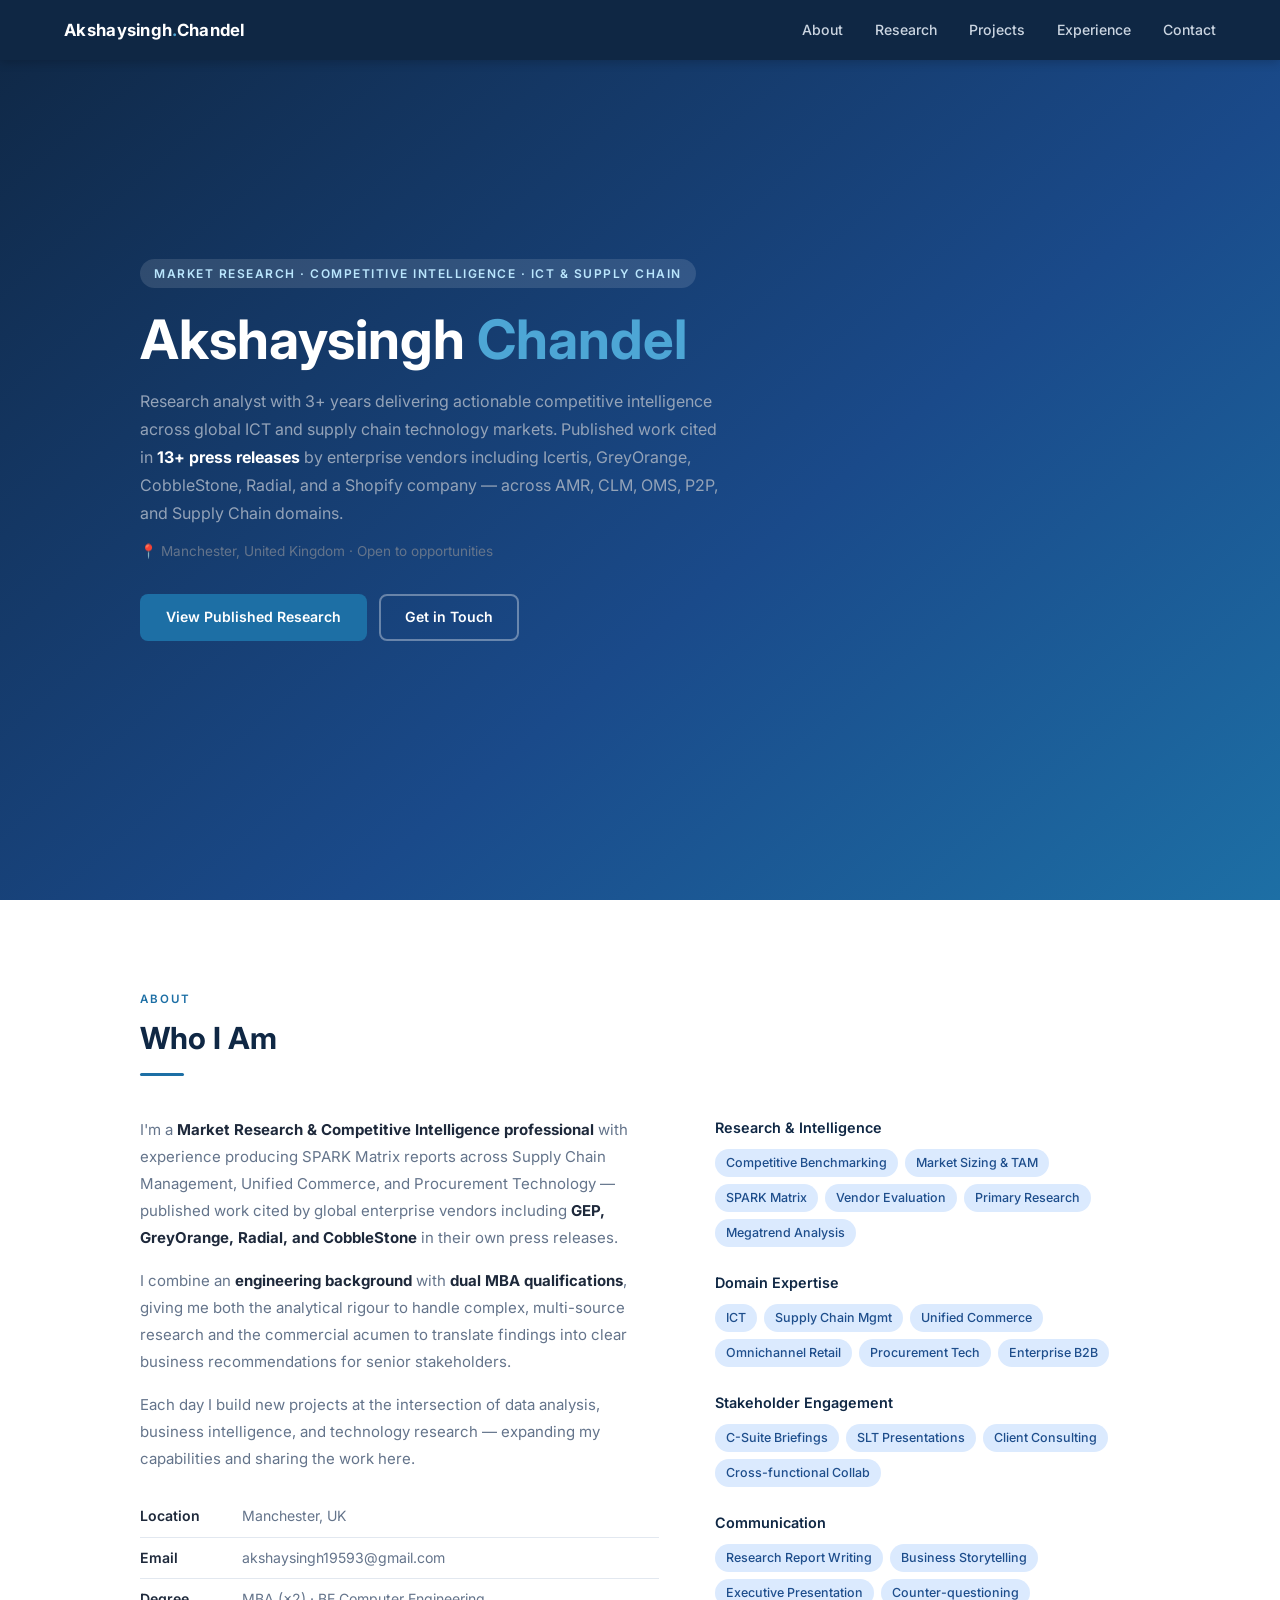
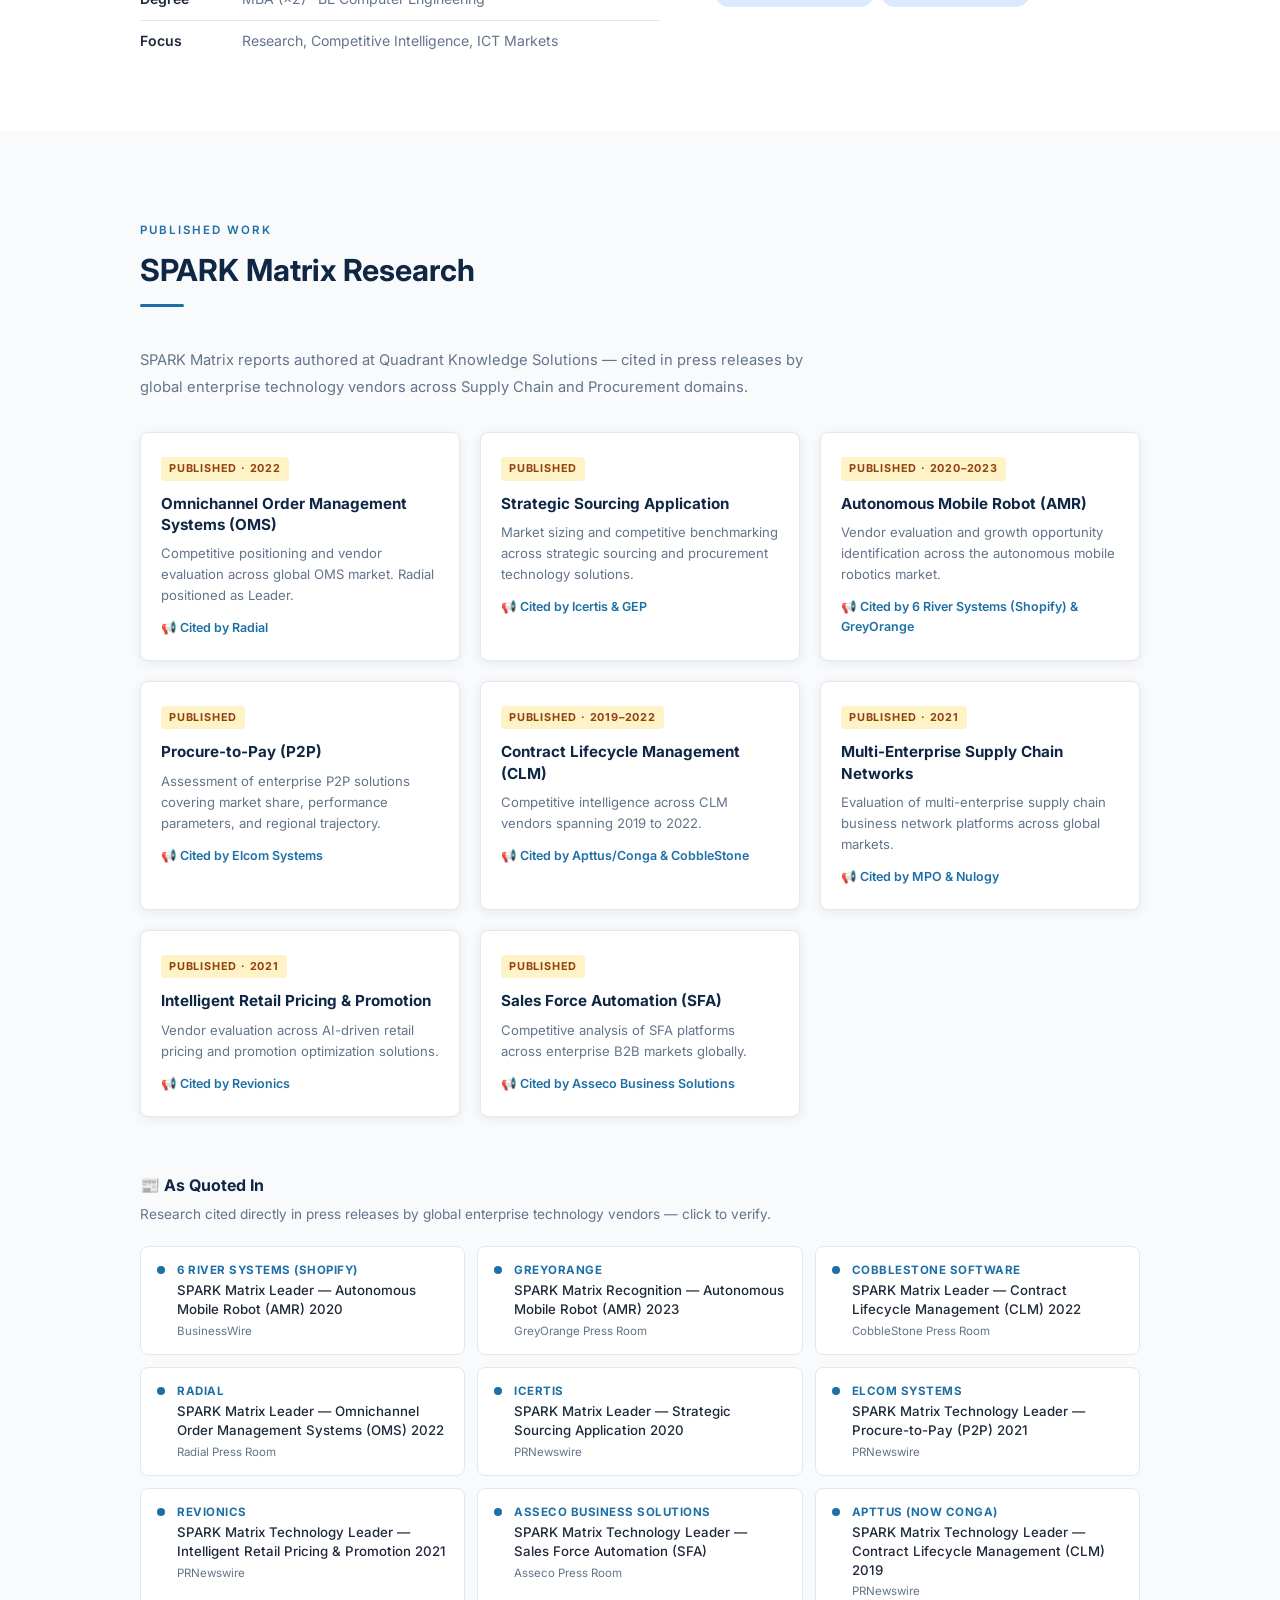
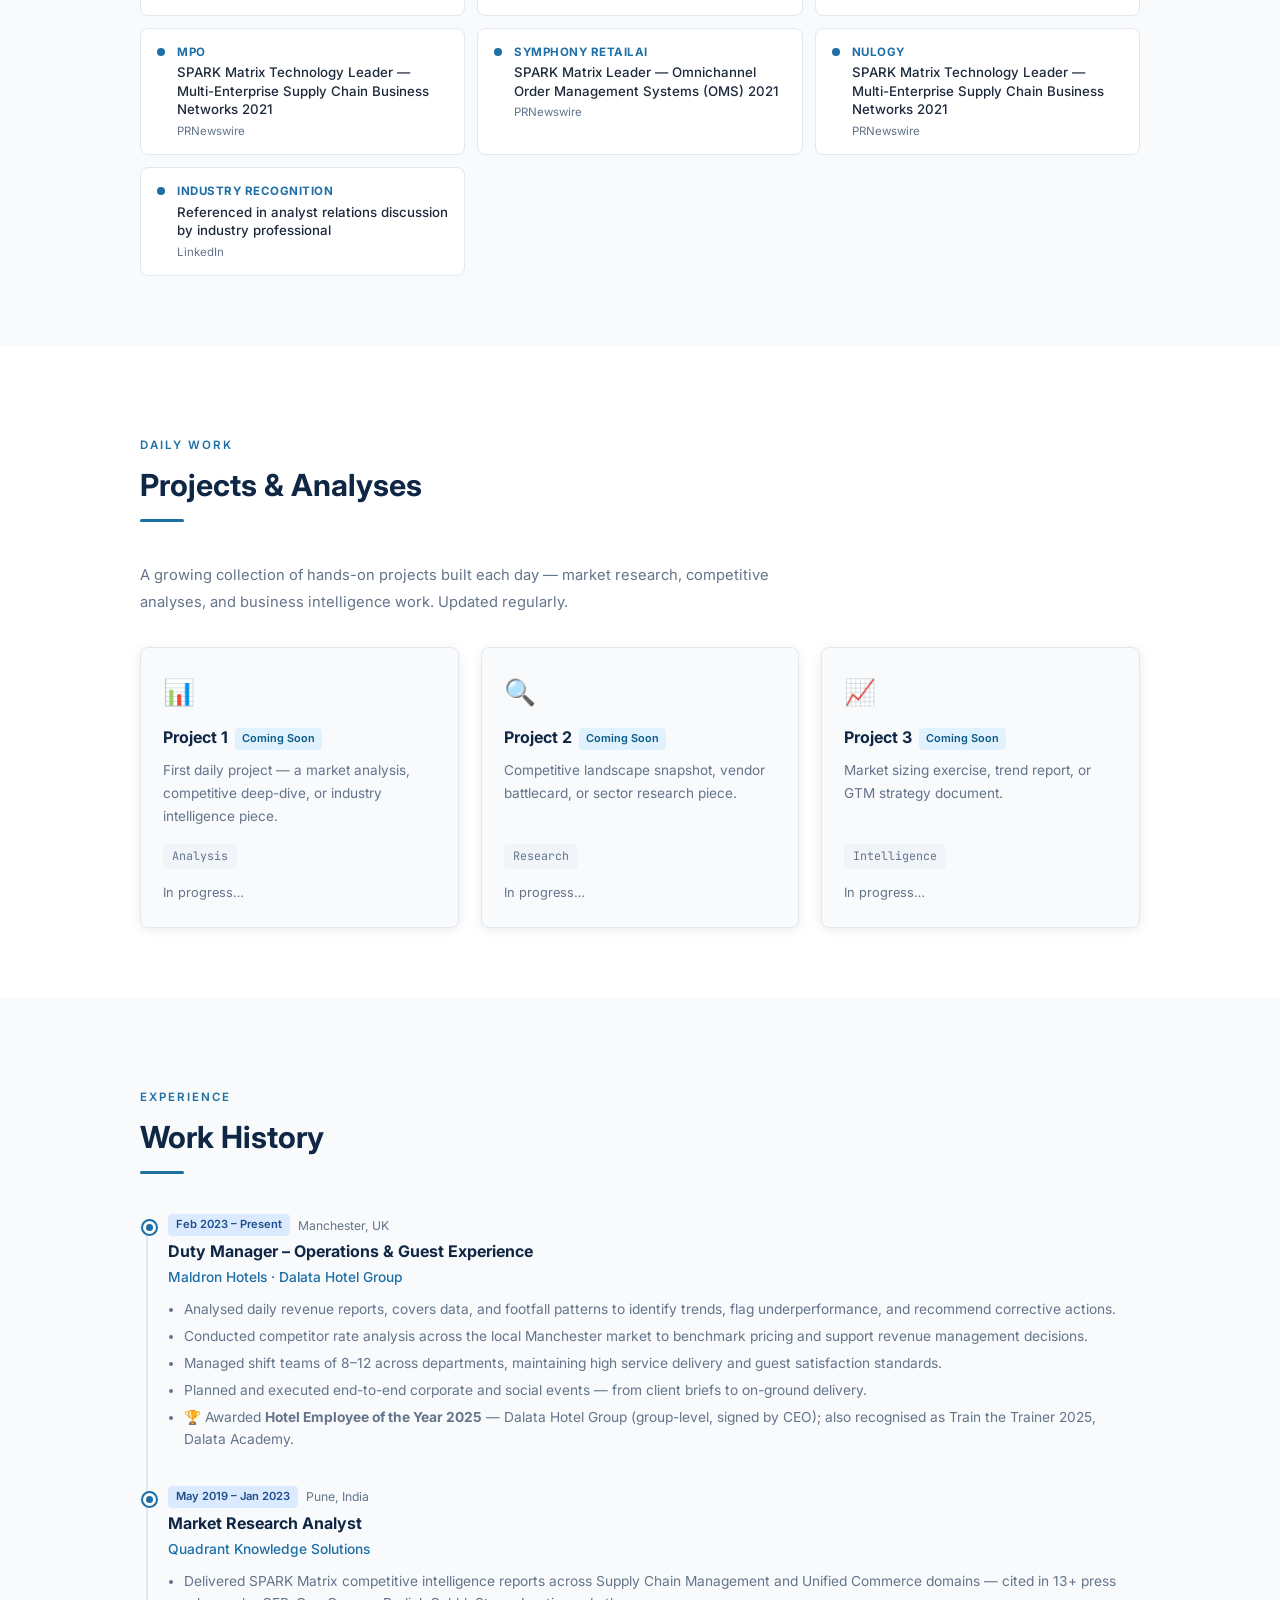
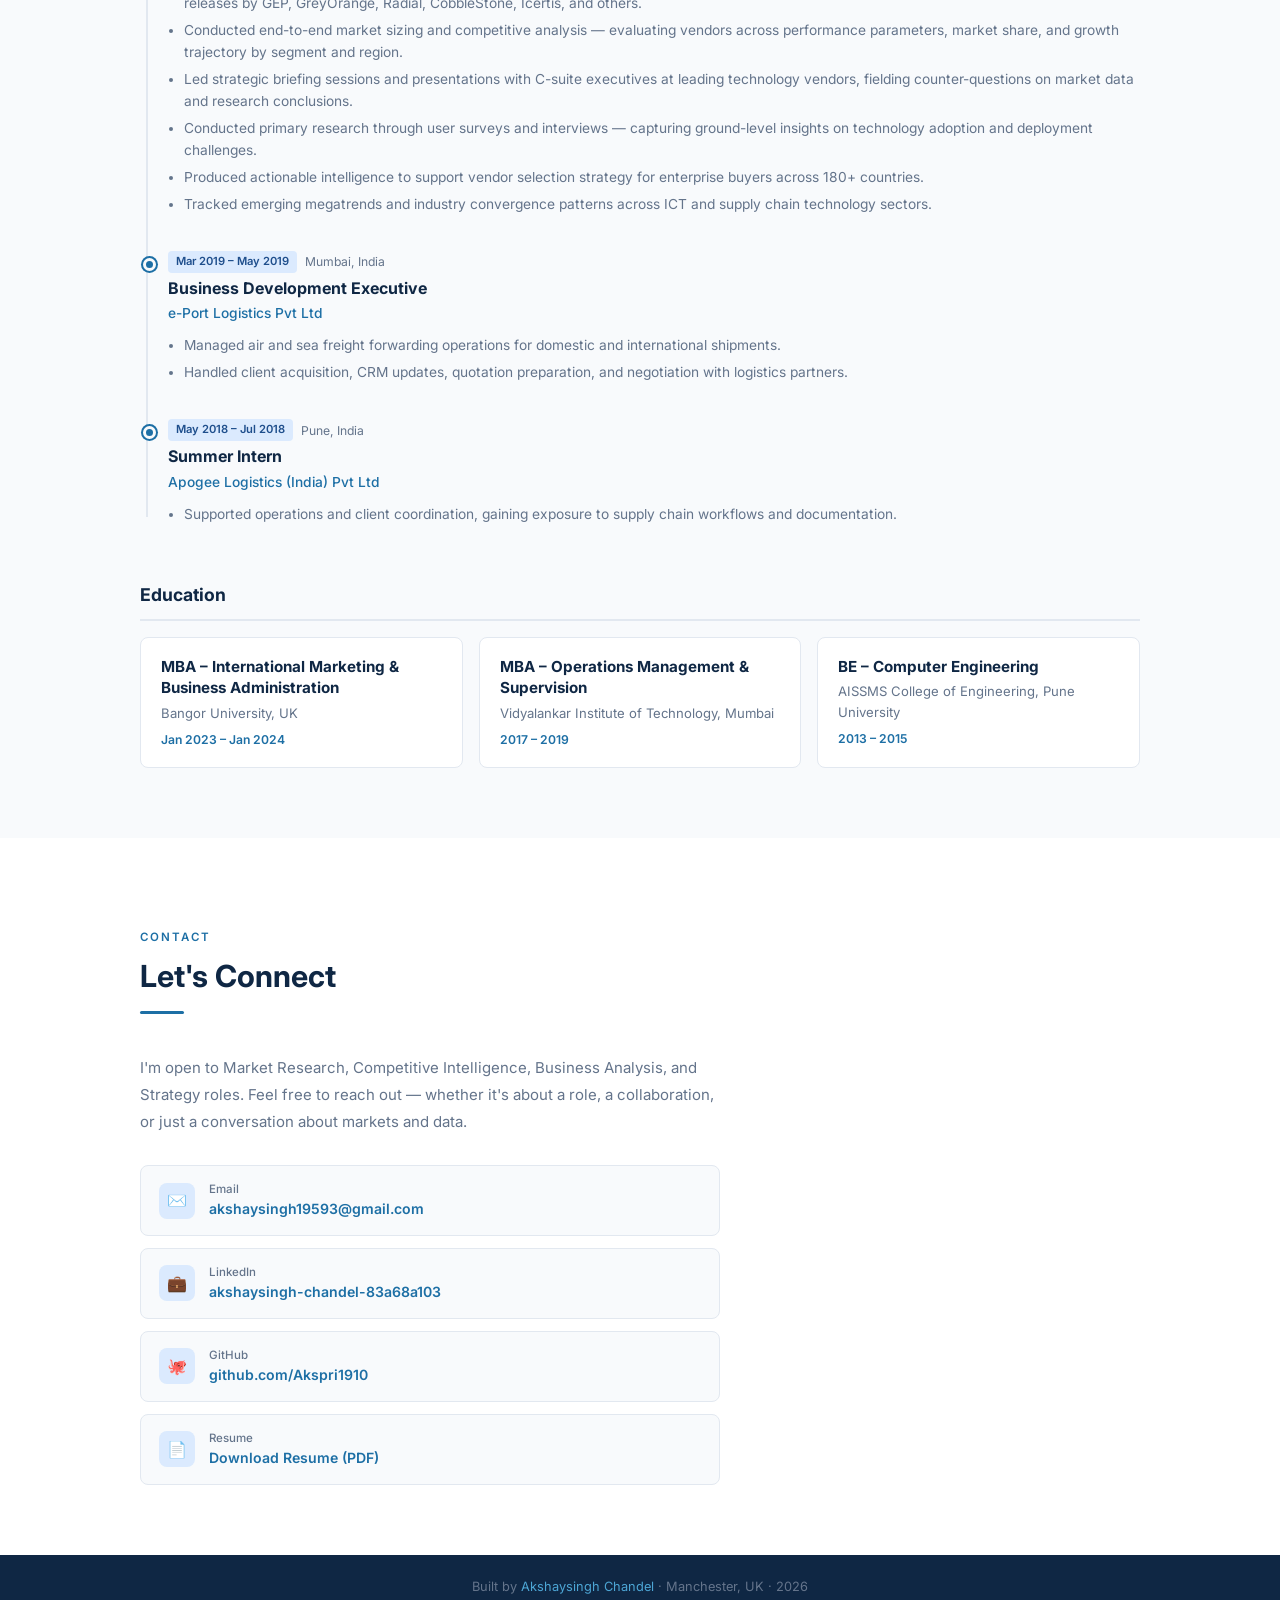
==== index.html @ 5fb48dfc "Add files via upload" ====
<!DOCTYPE html>
<html lang="en">
<head>
  <meta charset="UTF-8" />
  <meta name="viewport" content="width=device-width, initial-scale=1.0" />
  <title>Akshaysingh Chandel | Market Research & Competitive Intelligence</title>
  <link href="https://fonts.googleapis.com/css2?family=Inter:wght@300;400;500;600;700&family=JetBrains+Mono:wght@400;500&display=swap" rel="stylesheet" />
  <style>
    *, *::before, *::after { box-sizing: border-box; margin: 0; padding: 0; }
    :root {
      --navy:    #0f2744;
      --blue:    #1a4a8a;
      --accent:  #1d6fa5;
      --light:   #4da6d5;
      --bg:      #f8fafc;
      --surface: #ffffff;
      --border:  #e2e8f0;
      --text:    #1e293b;
      --muted:   #64748b;
      --tag-bg:  #dbeafe;
      --tag-txt: #1e4e8c;
      --radius:  8px;
      --shadow:  0 2px 12px rgba(0,0,0,0.08);
    }
    html { scroll-behavior: smooth; }
    body { font-family: 'Inter', sans-serif; background: var(--bg); color: var(--text); line-height: 1.6; font-size: 15px; }
    a { color: var(--accent); text-decoration: none; }
    a:hover { text-decoration: underline; }
    nav {
      position: fixed; top: 0; left: 0; right: 0; z-index: 100;
      background: var(--navy); display: flex; align-items: center;
      justify-content: space-between; padding: 0 5%; height: 60px;
      box-shadow: 0 2px 10px rgba(0,0,0,0.2);
    }
    .nav-logo { font-weight: 700; font-size: 1.05rem; color: #fff; letter-spacing: 0.3px; }
    .nav-logo span { color: var(--light); }
    .nav-links { display: flex; gap: 2rem; list-style: none; }
    .nav-links a { color: #cbd5e1; font-size: 0.88rem; font-weight: 500; transition: color 0.2s; }
    .nav-links a:hover, .nav-links a.active { color: #fff; text-decoration: none; }
    section { padding: 90px 5% 70px; }
    .container { max-width: 1000px; margin: 0 auto; }
    .section-label { font-size: 0.72rem; font-weight: 600; letter-spacing: 2px; text-transform: uppercase; color: var(--accent); margin-bottom: 6px; }
    h2.section-title { font-size: 1.9rem; font-weight: 700; color: var(--navy); margin-bottom: 10px; }
    .section-divider { width: 44px; height: 3px; background: var(--accent); border-radius: 2px; margin-bottom: 40px; }
    #hero {
      background: linear-gradient(140deg, var(--navy) 0%, #1a4a8a 60%, #1d6fa5 100%);
      color: #fff; min-height: 100vh; display: flex; align-items: center; padding: 0 5%;
    }
    .hero-inner { max-width: 1000px; margin: 0 auto; width: 100%; }
    .hero-tag {
      display: inline-block; background: rgba(255,255,255,0.12); color: #bae6fd;
      font-size: 0.75rem; font-weight: 600; letter-spacing: 1.5px; text-transform: uppercase;
      padding: 5px 14px; border-radius: 20px; margin-bottom: 20px;
    }
    .hero-name { font-size: clamp(2.2rem, 5vw, 3.4rem); font-weight: 700; line-height: 1.15; margin-bottom: 16px; }
    .hero-name span { color: var(--light); }
    .hero-subtitle { font-size: 1rem; color: #94a3b8; max-width: 580px; margin-bottom: 14px; line-height: 1.75; }
    .hero-location { font-size: 0.85rem; color: #64748b; margin-bottom: 32px; }
    .hero-btns { display: flex; gap: 12px; flex-wrap: wrap; }
    .btn { display: inline-block; padding: 10px 24px; border-radius: var(--radius); font-weight: 600; font-size: 0.88rem; transition: all 0.2s; border: 2px solid transparent; }
    .btn-primary { background: var(--accent); color: #fff; }
    .btn-primary:hover { background: #155a84; text-decoration: none; }
    .btn-outline { background: transparent; color: #fff; border-color: rgba(255,255,255,0.35); }
    .btn-outline:hover { border-color: #fff; background: rgba(255,255,255,0.08); text-decoration: none; }
    #about { background: var(--surface); }
    .about-grid { display: grid; grid-template-columns: 1.1fr 0.9fr; gap: 56px; align-items: start; }
    .about-text p { color: var(--muted); margin-bottom: 16px; line-height: 1.8; }
    .about-text strong { color: var(--text); }
    .info-list { list-style: none; margin-top: 24px; }
    .info-list li { display: flex; gap: 12px; padding: 9px 0; border-bottom: 1px solid var(--border); font-size: 0.88rem; }
    .info-list li:last-child { border-bottom: none; }
    .info-label { font-weight: 600; color: var(--text); min-width: 90px; }
    .info-val { color: var(--muted); }
    .skills-block h3 { font-size: 0.9rem; font-weight: 600; color: var(--navy); margin-bottom: 10px; margin-top: 24px; }
    .skills-block h3:first-child { margin-top: 0; }
    .tags { display: flex; flex-wrap: wrap; gap: 7px; }
    .tag { background: var(--tag-bg); color: var(--tag-txt); font-size: 0.78rem; font-weight: 500; padding: 4px 11px; border-radius: 20px; }
    #publications { background: var(--bg); }
    .pub-grid { display: grid; grid-template-columns: repeat(auto-fill, minmax(290px, 1fr)); gap: 20px; }
    .pub-card { background: var(--surface); border: 1px solid var(--border); border-radius: var(--radius); padding: 22px 20px; box-shadow: var(--shadow); transition: transform 0.2s, box-shadow 0.2s; }
    .pub-card:hover { transform: translateY(-3px); box-shadow: 0 8px 24px rgba(0,0,0,0.1); }
    .pub-badge { display: inline-block; background: #fef3c7; color: #92400e; font-size: 0.68rem; font-weight: 700; letter-spacing: 0.8px; text-transform: uppercase; padding: 3px 8px; border-radius: 4px; margin-bottom: 12px; }
    .pub-card h3 { font-size: 0.95rem; font-weight: 700; color: var(--navy); margin-bottom: 8px; line-height: 1.4; }
    .pub-card p { font-size: 0.82rem; color: var(--muted); line-height: 1.6; }
    .pub-card .pub-vendor { margin-top: 12px; font-size: 0.78rem; font-weight: 600; color: var(--accent); }
    .press-section { margin-top: 56px; }
    .press-title { font-size: 1rem; font-weight: 700; color: var(--navy); margin-bottom: 6px; }
    .press-subtitle { font-size: 0.85rem; color: var(--muted); margin-bottom: 20px; }
    .press-grid { display: grid; grid-template-columns: repeat(auto-fill, minmax(280px, 1fr)); gap: 12px; }
    .press-item { display: flex; align-items: flex-start; gap: 12px; padding: 14px 16px; background: var(--surface); border: 1px solid var(--border); border-radius: var(--radius); transition: border-color 0.2s; text-decoration: none; }
    .press-item:hover { border-color: var(--accent); text-decoration: none; }
    .press-dot { width: 8px; height: 8px; border-radius: 50%; background: var(--accent); flex-shrink: 0; margin-top: 5px; }
    .press-item-content .press-company { font-size: 0.72rem; font-weight: 700; color: var(--accent); text-transform: uppercase; letter-spacing: 0.5px; }
    .press-item-content .press-headline { font-size: 0.83rem; font-weight: 500; color: var(--text); line-height: 1.4; margin-top: 2px; }
    .press-item-content .press-wire { font-size: 0.72rem; color: var(--muted); margin-top: 3px; }
    #projects { background: var(--surface); }
    .projects-grid { display: grid; grid-template-columns: repeat(auto-fill, minmax(290px, 1fr)); gap: 22px; }
    .project-card { background: var(--bg); border: 1px solid var(--border); border-radius: var(--radius); padding: 24px 22px; box-shadow: var(--shadow); transition: transform 0.2s, box-shadow 0.2s; display: flex; flex-direction: column; }
    .project-card:hover { transform: translateY(-3px); box-shadow: 0 8px 24px rgba(0,0,0,0.1); }
    .project-icon { font-size: 1.6rem; margin-bottom: 12px; }
    .project-card h3 { font-size: 1rem; font-weight: 700; color: var(--navy); margin-bottom: 8px; }
    .project-card p { color: var(--muted); font-size: 0.85rem; line-height: 1.7; flex: 1; margin-bottom: 16px; }
    .project-tags { display: flex; flex-wrap: wrap; gap: 6px; margin-bottom: 14px; }
    .project-tag { background: #f1f5f9; color: var(--muted); font-size: 0.73rem; padding: 3px 9px; border-radius: 4px; font-family: 'JetBrains Mono', monospace; }
    .project-links { display: flex; gap: 12px; }
    .project-link { font-size: 0.82rem; font-weight: 600; color: var(--accent); }
    .project-link:hover { text-decoration: underline; }
    .badge-coming { display: inline-block; background: #e0f2fe; color: #075985; font-size: 0.68rem; font-weight: 600; padding: 2px 7px; border-radius: 4px; margin-left: 7px; vertical-align: middle; }
    #experience { background: var(--bg); }
    .timeline { position: relative; padding-left: 28px; }
    .timeline::before { content: ''; position: absolute; left: 6px; top: 8px; bottom: 8px; width: 2px; background: var(--border); }
    .timeline-item { position: relative; margin-bottom: 36px; }
    .timeline-item:last-child { margin-bottom: 0; }
    .timeline-dot { position: absolute; left: -25px; top: 7px; width: 13px; height: 13px; border-radius: 50%; background: var(--accent); border: 3px solid var(--bg); box-shadow: 0 0 0 2px var(--accent); }
    .timeline-meta { font-size: 0.76rem; color: var(--muted); margin-bottom: 3px; display: flex; gap: 8px; align-items: center; flex-wrap: wrap; }
    .timeline-period { background: var(--tag-bg); color: var(--tag-txt); font-size: 0.7rem; font-weight: 600; padding: 2px 8px; border-radius: 4px; }
    .timeline-item h3 { font-size: 1rem; font-weight: 700; color: var(--navy); margin-bottom: 1px; }
    .timeline-item h4 { font-size: 0.86rem; font-weight: 500; color: var(--accent); margin-bottom: 10px; }
    .timeline-item ul { padding-left: 16px; color: var(--muted); font-size: 0.86rem; }
    .timeline-item ul li { margin-bottom: 5px; line-height: 1.6; }
    .edu-section-title { font-size: 1.1rem; font-weight: 700; color: var(--navy); margin-bottom: 16px; margin-top: 56px; padding-bottom: 10px; border-bottom: 2px solid var(--border); }
    .education-grid { display: grid; grid-template-columns: repeat(auto-fill, minmax(260px, 1fr)); gap: 16px; }
    .edu-card { background: var(--surface); border: 1px solid var(--border); border-radius: var(--radius); padding: 18px 20px; }
    .edu-card h3 { font-size: 0.95rem; font-weight: 700; color: var(--navy); margin-bottom: 4px; line-height: 1.4; }
    .edu-card p { font-size: 0.82rem; color: var(--muted); }
    .edu-card .year { font-size: 0.76rem; color: var(--accent); font-weight: 600; margin-top: 6px; }
    #contact { background: var(--surface); }
    .contact-inner { max-width: 580px; }
    .contact-intro { color: var(--muted); margin-bottom: 30px; line-height: 1.8; }
    .contact-links { display: flex; flex-direction: column; gap: 12px; }
    .contact-row { display: flex; align-items: center; gap: 14px; padding: 14px 18px; background: var(--bg); border: 1px solid var(--border); border-radius: var(--radius); transition: border-color 0.2s; }
    .contact-row:hover { border-color: var(--accent); }
    .contact-icon { width: 36px; height: 36px; border-radius: 8px; background: var(--tag-bg); display: flex; align-items: center; justify-content: center; font-size: 1rem; flex-shrink: 0; }
    .contact-detail .label { font-size: 0.72rem; color: var(--muted); font-weight: 500; }
    .contact-detail .value { font-size: 0.88rem; font-weight: 600; color: var(--text); }
    footer { background: var(--navy); color: #64748b; text-align: center; padding: 22px; font-size: 0.8rem; }
    footer span { color: var(--light); }
    @media (max-width: 700px) {
      .about-grid { grid-template-columns: 1fr; gap: 32px; }
      .nav-links { display: none; }
    }
  </style>
</head>
<body>

<nav>
  <div class="nav-logo">Akshaysingh<span>.</span>Chandel</div>
  <ul class="nav-links">
    <li><a href="#about">About</a></li>
    <li><a href="#publications">Research</a></li>
    <li><a href="#projects">Projects</a></li>
    <li><a href="#experience">Experience</a></li>
    <li><a href="#contact">Contact</a></li>
  </ul>
</nav>

<section id="hero">
  <div class="hero-inner">
    <div class="hero-tag">Market Research · Competitive Intelligence · ICT &amp; Supply Chain</div>
    <h1 class="hero-name">Akshaysingh <span>Chandel</span></h1>
    <p class="hero-subtitle">
      Research analyst with 3+ years delivering actionable competitive intelligence across global ICT and supply chain technology markets. Published work cited in <strong style="color:#fff;">13+ press releases</strong> by enterprise vendors including Icertis, GreyOrange, CobbleStone, Radial, and a Shopify company — across AMR, CLM, OMS, P2P, and Supply Chain domains.
    </p>
    <p class="hero-location"><span>📍</span> Manchester, United Kingdom · Open to opportunities</p>
    <div class="hero-btns">
      <a href="#publications" class="btn btn-primary">View Published Research</a>
      <a href="#contact" class="btn btn-outline">Get in Touch</a>
    </div>
  </div>
</section>

<section id="about">
  <div class="container">
    <p class="section-label">About</p>
    <h2 class="section-title">Who I Am</h2>
    <div class="section-divider"></div>
    <div class="about-grid">
      <div class="about-text">
        <p>I'm a <strong>Market Research &amp; Competitive Intelligence professional</strong> with experience producing SPARK Matrix reports across Supply Chain Management, Unified Commerce, and Procurement Technology — published work cited by global enterprise vendors including <strong>GEP, GreyOrange, Radial, and CobbleStone</strong> in their own press releases.</p>
        <p>I combine an <strong>engineering background</strong> with <strong>dual MBA qualifications</strong>, giving me both the analytical rigour to handle complex, multi-source research and the commercial acumen to translate findings into clear business recommendations for senior stakeholders.</p>
        <p>Each day I build new projects at the intersection of data analysis, business intelligence, and technology research — expanding my capabilities and sharing the work here.</p>
        <ul class="info-list">
          <li><span class="info-label">Location</span><span class="info-val">Manchester, UK</span></li>
          <li><span class="info-label">Email</span><span class="info-val">akshaysingh19593@gmail.com</span></li>
          <li><span class="info-label">Degree</span><span class="info-val">MBA (×2) · BE Computer Engineering</span></li>
          <li><span class="info-label">Focus</span><span class="info-val">Research, Competitive Intelligence, ICT Markets</span></li>
        </ul>
      </div>
      <div class="skills-block">
        <h3>Research &amp; Intelligence</h3>
        <div class="tags">
          <span class="tag">Competitive Benchmarking</span>
          <span class="tag">Market Sizing &amp; TAM</span>
          <span class="tag">SPARK Matrix</span>
          <span class="tag">Vendor Evaluation</span>
          <span class="tag">Primary Research</span>
          <span class="tag">Megatrend Analysis</span>
        </div>
        <h3>Domain Expertise</h3>
        <div class="tags">
          <span class="tag">ICT</span>
          <span class="tag">Supply Chain Mgmt</span>
          <span class="tag">Unified Commerce</span>
          <span class="tag">Omnichannel Retail</span>
          <span class="tag">Procurement Tech</span>
          <span class="tag">Enterprise B2B</span>
        </div>
        <h3>Stakeholder Engagement</h3>
        <div class="tags">
          <span class="tag">C-Suite Briefings</span>
          <span class="tag">SLT Presentations</span>
          <span class="tag">Client Consulting</span>
          <span class="tag">Cross-functional Collab</span>
        </div>
        <h3>Communication</h3>
        <div class="tags">
          <span class="tag">Research Report Writing</span>
          <span class="tag">Business Storytelling</span>
          <span class="tag">Executive Presentation</span>
          <span class="tag">Counter-questioning</span>
        </div>
      </div>
    </div>
  </div>
</section>

<section id="publications">
  <div class="container">
    <p class="section-label">Published Work</p>
    <h2 class="section-title">SPARK Matrix Research</h2>
    <div class="section-divider"></div>
    <p style="color:var(--muted); margin-bottom: 32px; max-width: 680px; font-size: 0.92rem; line-height: 1.8;">
      SPARK Matrix reports authored at Quadrant Knowledge Solutions — cited in press releases by global enterprise technology vendors across Supply Chain and Procurement domains.
    </p>
    <div class="pub-grid">
      <div class="pub-card">
        <div class="pub-badge">Published · 2022</div>
        <h3>Omnichannel Order Management Systems (OMS)</h3>
        <p>Competitive positioning and vendor evaluation across global OMS market. Radial positioned as Leader.</p>
        <div class="pub-vendor">📢 Cited by Radial</div>
      </div>
      <div class="pub-card">
        <div class="pub-badge">Published</div>
        <h3>Strategic Sourcing Application</h3>
        <p>Market sizing and competitive benchmarking across strategic sourcing and procurement technology solutions.</p>
        <div class="pub-vendor">📢 Cited by Icertis &amp; GEP</div>
      </div>
      <div class="pub-card">
        <div class="pub-badge">Published · 2020–2023</div>
        <h3>Autonomous Mobile Robot (AMR)</h3>
        <p>Vendor evaluation and growth opportunity identification across the autonomous mobile robotics market.</p>
        <div class="pub-vendor">📢 Cited by 6 River Systems (Shopify) &amp; GreyOrange</div>
      </div>
      <div class="pub-card">
        <div class="pub-badge">Published</div>
        <h3>Procure-to-Pay (P2P)</h3>
        <p>Assessment of enterprise P2P solutions covering market share, performance parameters, and regional trajectory.</p>
        <div class="pub-vendor">📢 Cited by Elcom Systems</div>
      </div>
      <div class="pub-card">
        <div class="pub-badge">Published · 2019–2022</div>
        <h3>Contract Lifecycle Management (CLM)</h3>
        <p>Competitive intelligence across CLM vendors spanning 2019 to 2022.</p>
        <div class="pub-vendor">📢 Cited by Apttus/Conga &amp; CobbleStone</div>
      </div>
      <div class="pub-card">
        <div class="pub-badge">Published · 2021</div>
        <h3>Multi-Enterprise Supply Chain Networks</h3>
        <p>Evaluation of multi-enterprise supply chain business network platforms across global markets.</p>
        <div class="pub-vendor">📢 Cited by MPO &amp; Nulogy</div>
      </div>
      <div class="pub-card">
        <div class="pub-badge">Published · 2021</div>
        <h3>Intelligent Retail Pricing &amp; Promotion</h3>
        <p>Vendor evaluation across AI-driven retail pricing and promotion optimization solutions.</p>
        <div class="pub-vendor">📢 Cited by Revionics</div>
      </div>
      <div class="pub-card">
        <div class="pub-badge">Published</div>
        <h3>Sales Force Automation (SFA)</h3>
        <p>Competitive analysis of SFA platforms across enterprise B2B markets globally.</p>
        <div class="pub-vendor">📢 Cited by Asseco Business Solutions</div>
      </div>
    </div>

    <!-- PRESS CITATIONS -->
    <div class="press-section">
      <p class="press-title">📰 As Quoted In</p>
      <p class="press-subtitle">Research cited directly in press releases by global enterprise technology vendors — click to verify.</p>
      <div class="press-grid">

        <a class="press-item" href="https://www.businesswire.com/news/home/20201119005129/en/6-River-Systems-Named-a-2020-SPARK-Matrix-Leader-in-the-Global-Autonomous-Mobile-Robot-Market-by-Quadrant-Knowledge-Solutions" target="_blank">
          <div class="press-dot"></div>
          <div class="press-item-content">
            <div class="press-company">6 River Systems (Shopify)</div>
            <div class="press-headline">SPARK Matrix Leader — Autonomous Mobile Robot (AMR) 2020</div>
            <div class="press-wire">BusinessWire</div>
          </div>
        </a>

        <a class="press-item" href="https://www.greyorange.com/resource/quadrant-spark-matrix-recognizes-greyorange-2023/" target="_blank">
          <div class="press-dot"></div>
          <div class="press-item-content">
            <div class="press-company">GreyOrange</div>
            <div class="press-headline">SPARK Matrix Recognition — Autonomous Mobile Robot (AMR) 2023</div>
            <div class="press-wire">GreyOrange Press Room</div>
          </div>
        </a>

        <a class="press-item" href="https://www.cobblestonesoftware.com/press-room/cobblestone-named-leader-in-2022-spark-matrix-for-contract-lifecycle-management-clm-by-quadrant-knowledge-solutions" target="_blank">
          <div class="press-dot"></div>
          <div class="press-item-content">
            <div class="press-company">CobbleStone Software</div>
            <div class="press-headline">SPARK Matrix Leader — Contract Lifecycle Management (CLM) 2022</div>
            <div class="press-wire">CobbleStone Press Room</div>
          </div>
        </a>

        <a class="press-item" href="https://www.radial.com/resources/press-room/radial-positioned-as-the-leader-in-the-2022-spark-matrix-for-omnichannel-order-management-systems-oms-by-quadrant-knowledge-solutions" target="_blank">
          <div class="press-dot"></div>
          <div class="press-item-content">
            <div class="press-company">Radial</div>
            <div class="press-headline">SPARK Matrix Leader — Omnichannel Order Management Systems (OMS) 2022</div>
            <div class="press-wire">Radial Press Room</div>
          </div>
        </a>

        <a class="press-item" href="https://www.prnewswire.com/news-releases/icertis-named-as-a-2020-spark-matrix-leader-in-the-strategic-sourcing-application-market-by-quadrant-knowledge-solutions-301194937.html" target="_blank">
          <div class="press-dot"></div>
          <div class="press-item-content">
            <div class="press-company">Icertis</div>
            <div class="press-headline">SPARK Matrix Leader — Strategic Sourcing Application 2020</div>
            <div class="press-wire">PRNewswire</div>
          </div>
        </a>

        <a class="press-item" href="https://www.prnewswire.com/news-releases/elcom-systems-ltd-named-as-a-2021-technology-leader-in-quadrant-knowledge-solutions-spark-matrix-for-procure-to-pay-p2p-2021-301423980.html" target="_blank">
          <div class="press-dot"></div>
          <div class="press-item-content">
            <div class="press-company">Elcom Systems</div>
            <div class="press-headline">SPARK Matrix Technology Leader — Procure-to-Pay (P2P) 2021</div>
            <div class="press-wire">PRNewswire</div>
          </div>
        </a>

        <a class="press-item" href="https://www.prnewswire.com/news-releases/revionics-recognized-as-a-technology-leader-in-quadrant-knowledge-solutions-spark-matrix-for-intelligent-retail-pricing-and-promotion-optimization-2021-301442243.html" target="_blank">
          <div class="press-dot"></div>
          <div class="press-item-content">
            <div class="press-company">Revionics</div>
            <div class="press-headline">SPARK Matrix Technology Leader — Intelligent Retail Pricing &amp; Promotion 2021</div>
            <div class="press-wire">PRNewswire</div>
          </div>
        </a>

        <a class="press-item" href="https://assecobs.pl/blog/asseco-business-solutions-liderem-technologicznym-na-rynku-sfa/" target="_blank">
          <div class="press-dot"></div>
          <div class="press-item-content">
            <div class="press-company">Asseco Business Solutions</div>
            <div class="press-headline">SPARK Matrix Technology Leader — Sales Force Automation (SFA)</div>
            <div class="press-wire">Asseco Press Room</div>
          </div>
        </a>

        <a class="press-item" href="https://www.prnewswire.com/news-releases/apttus-is-positioned-as-2019-technology-leader-in-the-contract-lifecycle-management-market-by-quadrant-knowledge-solutions-301045929.html" target="_blank">
          <div class="press-dot"></div>
          <div class="press-item-content">
            <div class="press-company">Apttus (now Conga)</div>
            <div class="press-headline">SPARK Matrix Technology Leader — Contract Lifecycle Management (CLM) 2019</div>
            <div class="press-wire">PRNewswire</div>
          </div>
        </a>

        <a class="press-item" href="https://www.prnewswire.com/news-releases/mpo-named-as-a-2021-technology-leader-in-quadrant-knowledge-solutions-spark-matrix-for-multi-enterprise-supply-chain-business-networks-mescbn-2021-301461197.html" target="_blank">
          <div class="press-dot"></div>
          <div class="press-item-content">
            <div class="press-company">MPO</div>
            <div class="press-headline">SPARK Matrix Technology Leader — Multi-Enterprise Supply Chain Business Networks 2021</div>
            <div class="press-wire">PRNewswire</div>
          </div>
        </a>

        <a class="press-item" href="https://www.prnewswire.com/news-releases/symphony-retailai-is-positioned-as-a-leader-in-the-2021-spark-matrix-for-omnichannel-order-management-systems-by-quadrant-knowledge-solutions-301264952.html" target="_blank">
          <div class="press-dot"></div>
          <div class="press-item-content">
            <div class="press-company">Symphony RetailAI</div>
            <div class="press-headline">SPARK Matrix Leader — Omnichannel Order Management Systems (OMS) 2021</div>
            <div class="press-wire">PRNewswire</div>
          </div>
        </a>

        <a class="press-item" href="https://www.prnewswire.com/news-releases/nulogy-named-as-a-2021-technology-leader-in-quadrant-knowledge-solutions-spark-matrix-for-multi-enterprise-supply-chain-business-networks-301484848.html" target="_blank">
          <div class="press-dot"></div>
          <div class="press-item-content">
            <div class="press-company">Nulogy</div>
            <div class="press-headline">SPARK Matrix Technology Leader — Multi-Enterprise Supply Chain Business Networks 2021</div>
            <div class="press-wire">PRNewswire</div>
          </div>
        </a>

        <a class="press-item" href="https://www.linkedin.com/posts/willharaway_analyst-relations-is-often-a-mystery-box-share-7019780620075626496-eykZ/" target="_blank">
          <div class="press-dot"></div>
          <div class="press-item-content">
            <div class="press-company">Industry Recognition</div>
            <div class="press-headline">Referenced in analyst relations discussion by industry professional</div>
            <div class="press-wire">LinkedIn</div>
          </div>
        </a>

      </div>
    </div>
  </div>
</section>

<section id="projects">
  <div class="container">
    <p class="section-label">Daily Work</p>
    <h2 class="section-title">Projects &amp; Analyses</h2>
    <div class="section-divider"></div>
    <p style="color:var(--muted); margin-bottom: 32px; max-width: 680px; font-size: 0.92rem; line-height: 1.8;">
      A growing collection of hands-on projects built each day — market research, competitive analyses, and business intelligence work. Updated regularly.
    </p>
    <div class="projects-grid">
      <div class="project-card">
        <div class="project-icon">📊</div>
        <h3>Project 1<span class="badge-coming">Coming Soon</span></h3>
        <p>First daily project — a market analysis, competitive deep-dive, or industry intelligence piece.</p>
        <div class="project-tags"><span class="project-tag">Analysis</span></div>
        <div class="project-links"><span style="font-size:0.8rem; color:var(--muted);">In progress…</span></div>
      </div>
      <div class="project-card">
        <div class="project-icon">🔍</div>
        <h3>Project 2<span class="badge-coming">Coming Soon</span></h3>
        <p>Competitive landscape snapshot, vendor battlecard, or sector research piece.</p>
        <div class="project-tags"><span class="project-tag">Research</span></div>
        <div class="project-links"><span style="font-size:0.8rem; color:var(--muted);">In progress…</span></div>
      </div>
      <div class="project-card">
        <div class="project-icon">📈</div>
        <h3>Project 3<span class="badge-coming">Coming Soon</span></h3>
        <p>Market sizing exercise, trend report, or GTM strategy document.</p>
        <div class="project-tags"><span class="project-tag">Intelligence</span></div>
        <div class="project-links"><span style="font-size:0.8rem; color:var(--muted);">In progress…</span></div>
      </div>
    </div>
  </div>
</section>

<section id="experience">
  <div class="container">
    <p class="section-label">Experience</p>
    <h2 class="section-title">Work History</h2>
    <div class="section-divider"></div>
    <div class="timeline">
      <div class="timeline-item">
        <div class="timeline-dot"></div>
        <div class="timeline-meta"><span class="timeline-period">Feb 2023 – Present</span><span>Manchester, UK</span></div>
        <h3>Duty Manager – Operations &amp; Guest Experience</h3>
        <h4>Maldron Hotels · Dalata Hotel Group</h4>
        <ul>
          <li>Analysed daily revenue reports, covers data, and footfall patterns to identify trends, flag underperformance, and recommend corrective actions.</li>
          <li>Conducted competitor rate analysis across the local Manchester market to benchmark pricing and support revenue management decisions.</li>
          <li>Managed shift teams of 8–12 across departments, maintaining high service delivery and guest satisfaction standards.</li>
          <li>Planned and executed end-to-end corporate and social events — from client briefs to on-ground delivery.</li>
          <li>🏆 Awarded <strong>Hotel Employee of the Year 2025</strong> — Dalata Hotel Group (group-level, signed by CEO); also recognised as Train the Trainer 2025, Dalata Academy.</li>
        </ul>
      </div>
      <div class="timeline-item">
        <div class="timeline-dot"></div>
        <div class="timeline-meta"><span class="timeline-period">May 2019 – Jan 2023</span><span>Pune, India</span></div>
        <h3>Market Research Analyst</h3>
        <h4>Quadrant Knowledge Solutions</h4>
        <ul>
          <li>Delivered SPARK Matrix competitive intelligence reports across Supply Chain Management and Unified Commerce domains — cited in 13+ press releases by GEP, GreyOrange, Radial, CobbleStone, Icertis, and others.</li>
          <li>Conducted end-to-end market sizing and competitive analysis — evaluating vendors across performance parameters, market share, and growth trajectory by segment and region.</li>
          <li>Led strategic briefing sessions and presentations with C-suite executives at leading technology vendors, fielding counter-questions on market data and research conclusions.</li>
          <li>Conducted primary research through user surveys and interviews — capturing ground-level insights on technology adoption and deployment challenges.</li>
          <li>Produced actionable intelligence to support vendor selection strategy for enterprise buyers across 180+ countries.</li>
          <li>Tracked emerging megatrends and industry convergence patterns across ICT and supply chain technology sectors.</li>
        </ul>
      </div>
      <div class="timeline-item">
        <div class="timeline-dot"></div>
        <div class="timeline-meta"><span class="timeline-period">Mar 2019 – May 2019</span><span>Mumbai, India</span></div>
        <h3>Business Development Executive</h3>
        <h4>e-Port Logistics Pvt Ltd</h4>
        <ul>
          <li>Managed air and sea freight forwarding operations for domestic and international shipments.</li>
          <li>Handled client acquisition, CRM updates, quotation preparation, and negotiation with logistics partners.</li>
        </ul>
      </div>
      <div class="timeline-item">
        <div class="timeline-dot"></div>
        <div class="timeline-meta"><span class="timeline-period">May 2018 – Jul 2018</span><span>Pune, India</span></div>
        <h3>Summer Intern</h3>
        <h4>Apogee Logistics (India) Pvt Ltd</h4>
        <ul>
          <li>Supported operations and client coordination, gaining exposure to supply chain workflows and documentation.</li>
        </ul>
      </div>
    </div>
    <p class="edu-section-title">Education</p>
    <div class="education-grid">
      <div class="edu-card">
        <h3>MBA – International Marketing &amp; Business Administration</h3>
        <p>Bangor University, UK</p>
        <p class="year">Jan 2023 – Jan 2024</p>
      </div>
      <div class="edu-card">
        <h3>MBA – Operations Management &amp; Supervision</h3>
        <p>Vidyalankar Institute of Technology, Mumbai</p>
        <p class="year">2017 – 2019</p>
      </div>
      <div class="edu-card">
        <h3>BE – Computer Engineering</h3>
        <p>AISSMS College of Engineering, Pune University</p>
        <p class="year">2013 – 2015</p>
      </div>
    </div>
  </div>
</section>

<section id="contact">
  <div class="container">
    <p class="section-label">Contact</p>
    <h2 class="section-title">Let's Connect</h2>
    <div class="section-divider"></div>
    <div class="contact-inner">
      <p class="contact-intro">I'm open to Market Research, Competitive Intelligence, Business Analysis, and Strategy roles. Feel free to reach out — whether it's about a role, a collaboration, or just a conversation about markets and data.</p>
      <div class="contact-links">
        <div class="contact-row">
          <div class="contact-icon">✉️</div>
          <div class="contact-detail">
            <div class="label">Email</div>
            <div class="value"><a href="mailto:akshaysingh19593@gmail.com">akshaysingh19593@gmail.com</a></div>
          </div>
        </div>
        <div class="contact-row">
          <div class="contact-icon">💼</div>
          <div class="contact-detail">
            <div class="label">LinkedIn</div>
            <div class="value"><a href="https://www.linkedin.com/in/akshaysingh-chandel-83a68a103/" target="_blank">akshaysingh-chandel-83a68a103</a></div>
          </div>
        </div>
        <div class="contact-row">
          <div class="contact-icon">🐙</div>
          <div class="contact-detail">
            <div class="label">GitHub</div>
            <div class="value"><a href="https://github.com/Akspri1910" target="_blank">github.com/Akspri1910</a></div>
          </div>
        </div>
        <div class="contact-row">
          <div class="contact-icon">📄</div>
          <div class="contact-detail">
            <div class="label">Resume</div>
            <div class="value"><a href="Akshaysingh_Chandel_resume.pdf" target="_blank">Download Resume (PDF)</a></div>
          </div>
        </div>
      </div>
    </div>
  </div>
</section>

<footer>
  <p>Built by <span>Akshaysingh Chandel</span> · Manchester, UK · 2026</p>
</footer>

<script>
  const sections = document.querySelectorAll('section[id]');
  const navLinks = document.querySelectorAll('.nav-links a');
  const observer = new IntersectionObserver((entries) => {
    entries.forEach(entry => {
      if (entry.isIntersecting) {
        navLinks.forEach(link => {
          link.classList.remove('active');
          if (link.getAttribute('href') === '#' + entry.target.id) link.classList.add('active');
        });
      }
    });
  }, { rootMargin: '-40% 0px -55% 0px' });
  sections.forEach(s => observer.observe(s));
</script>
</body>
</html>
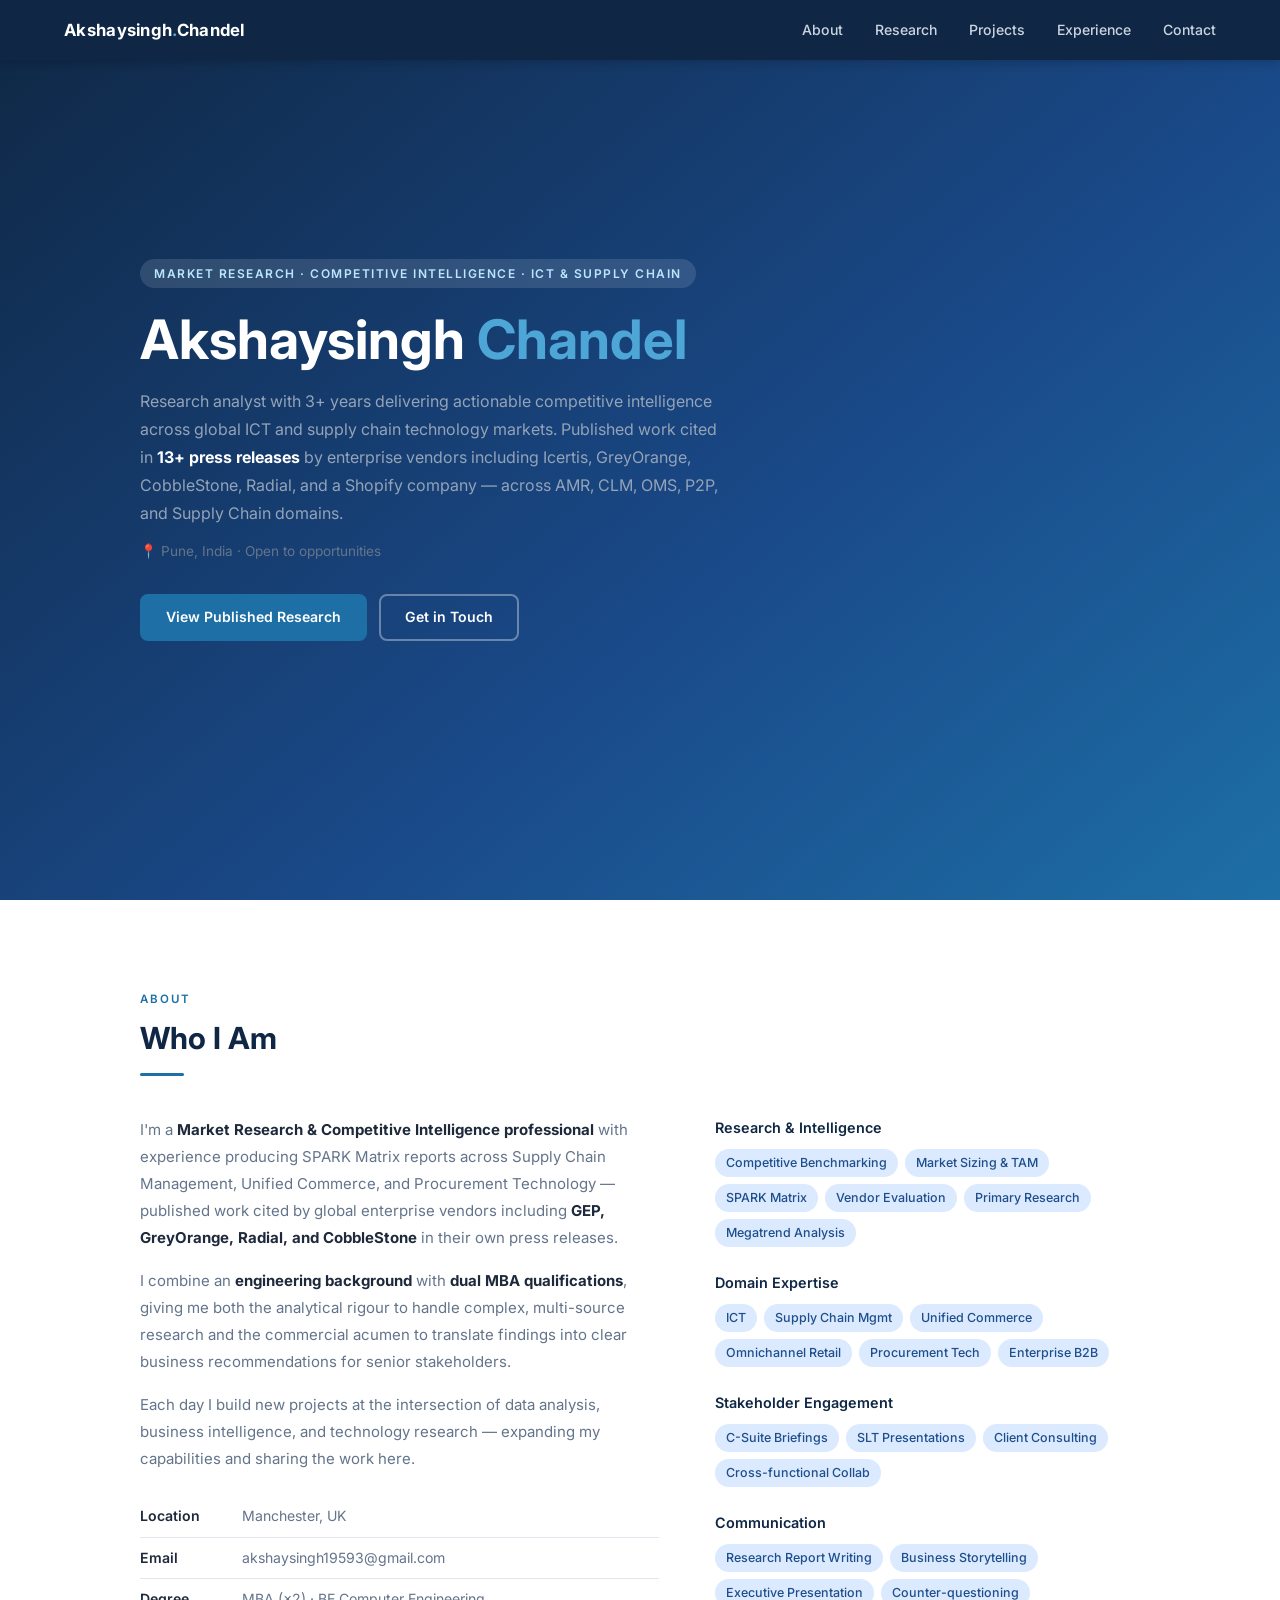
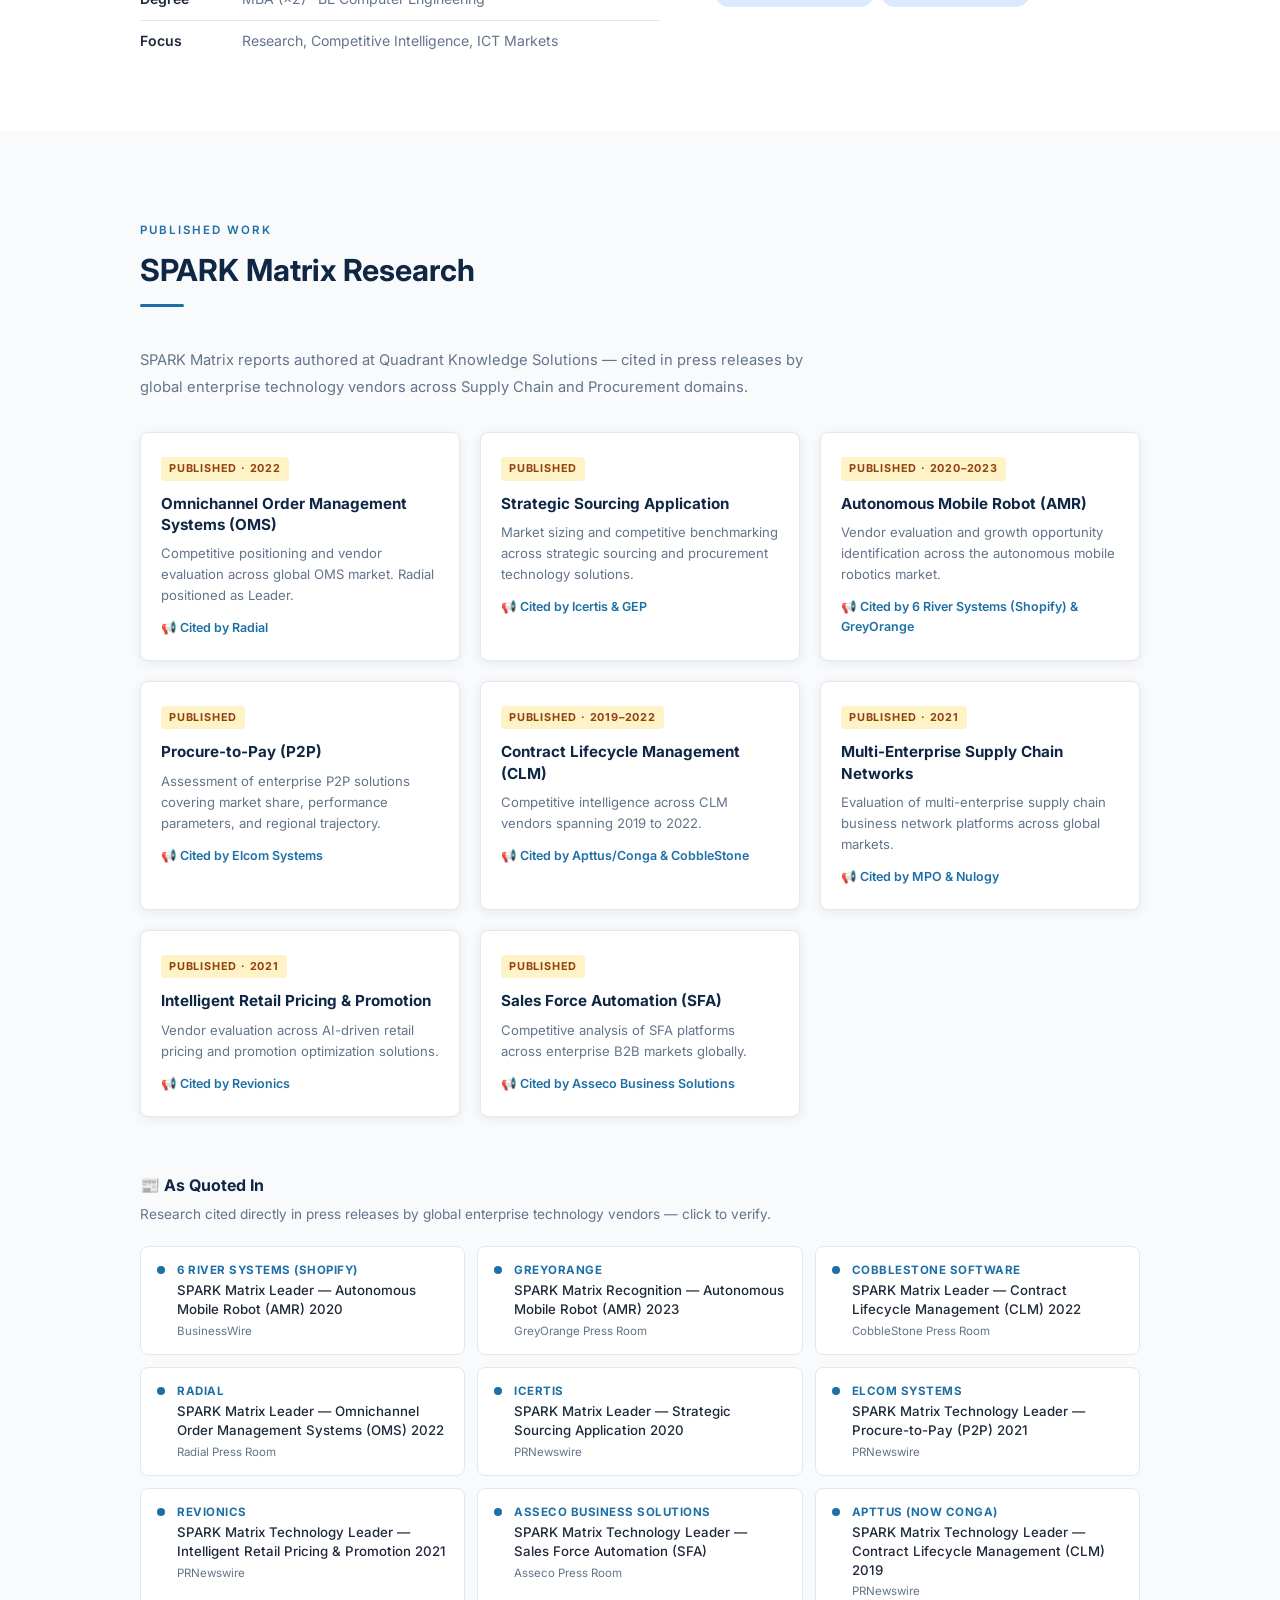
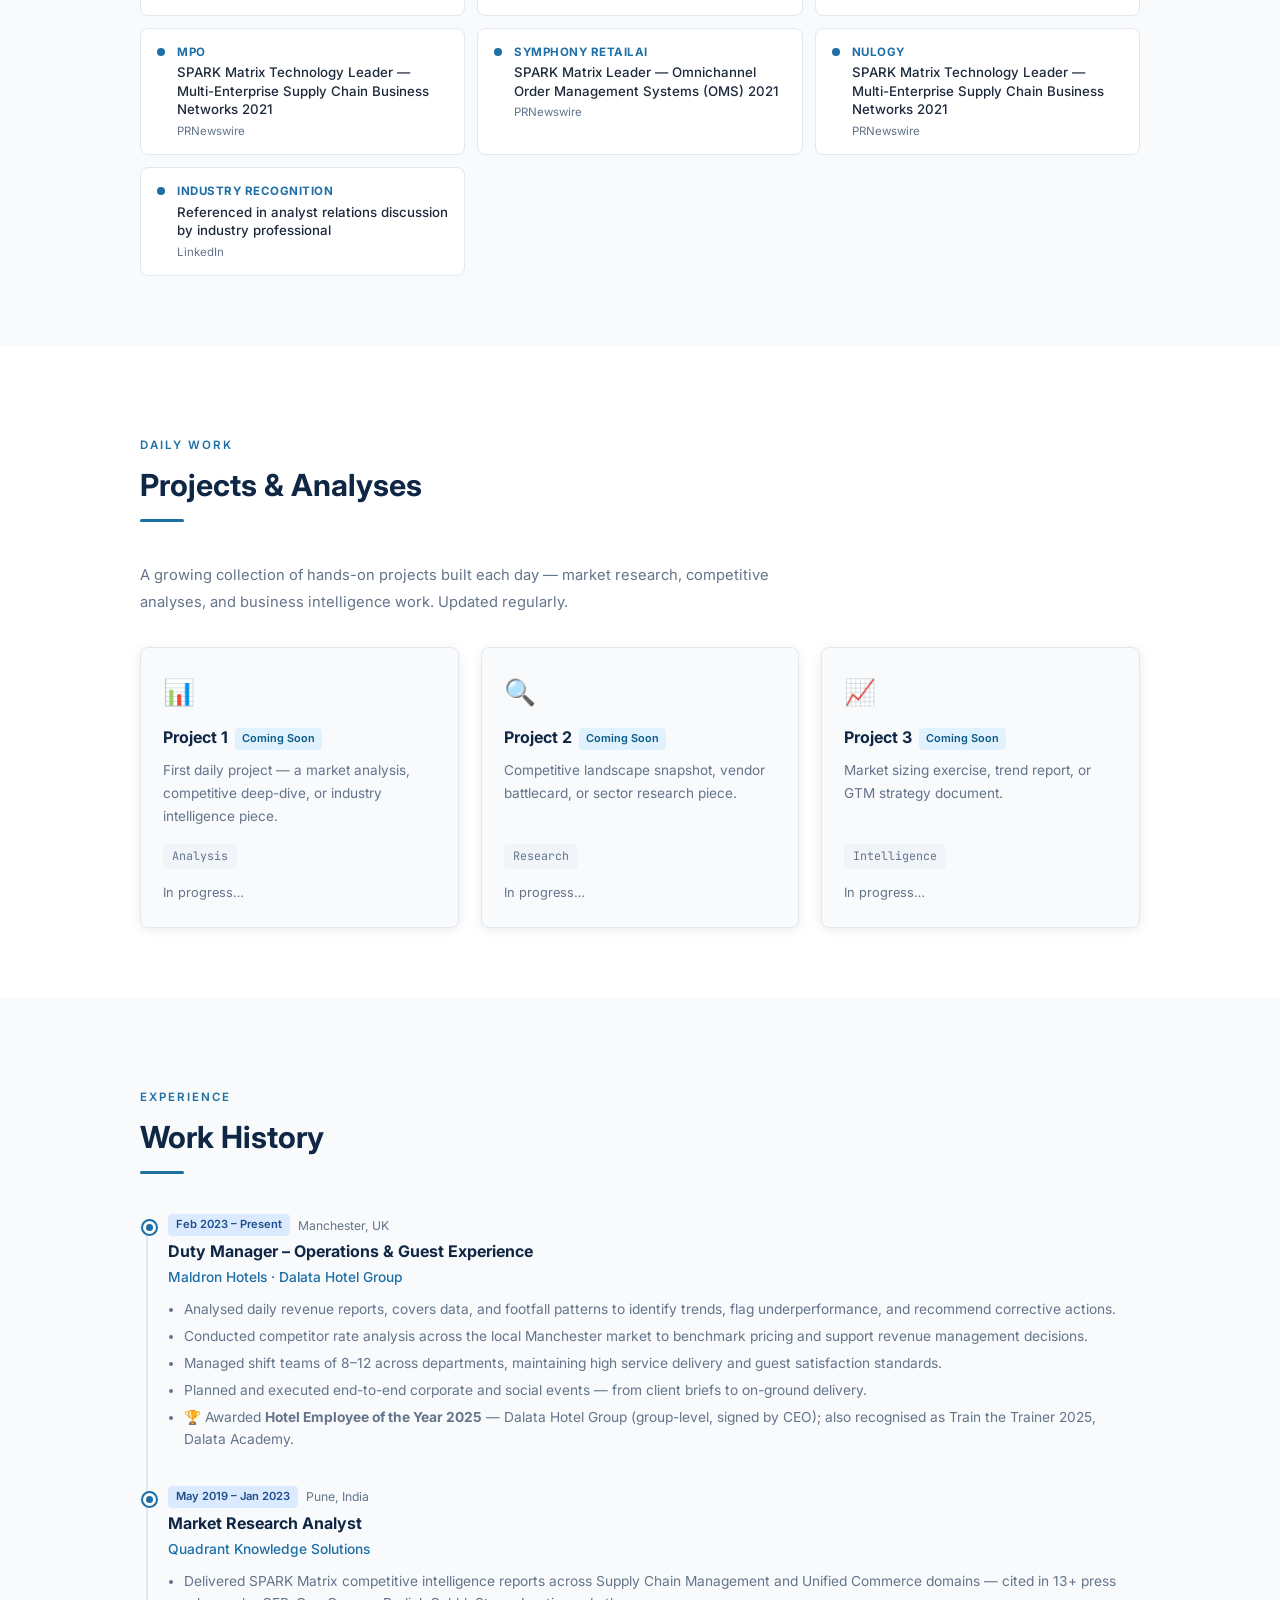
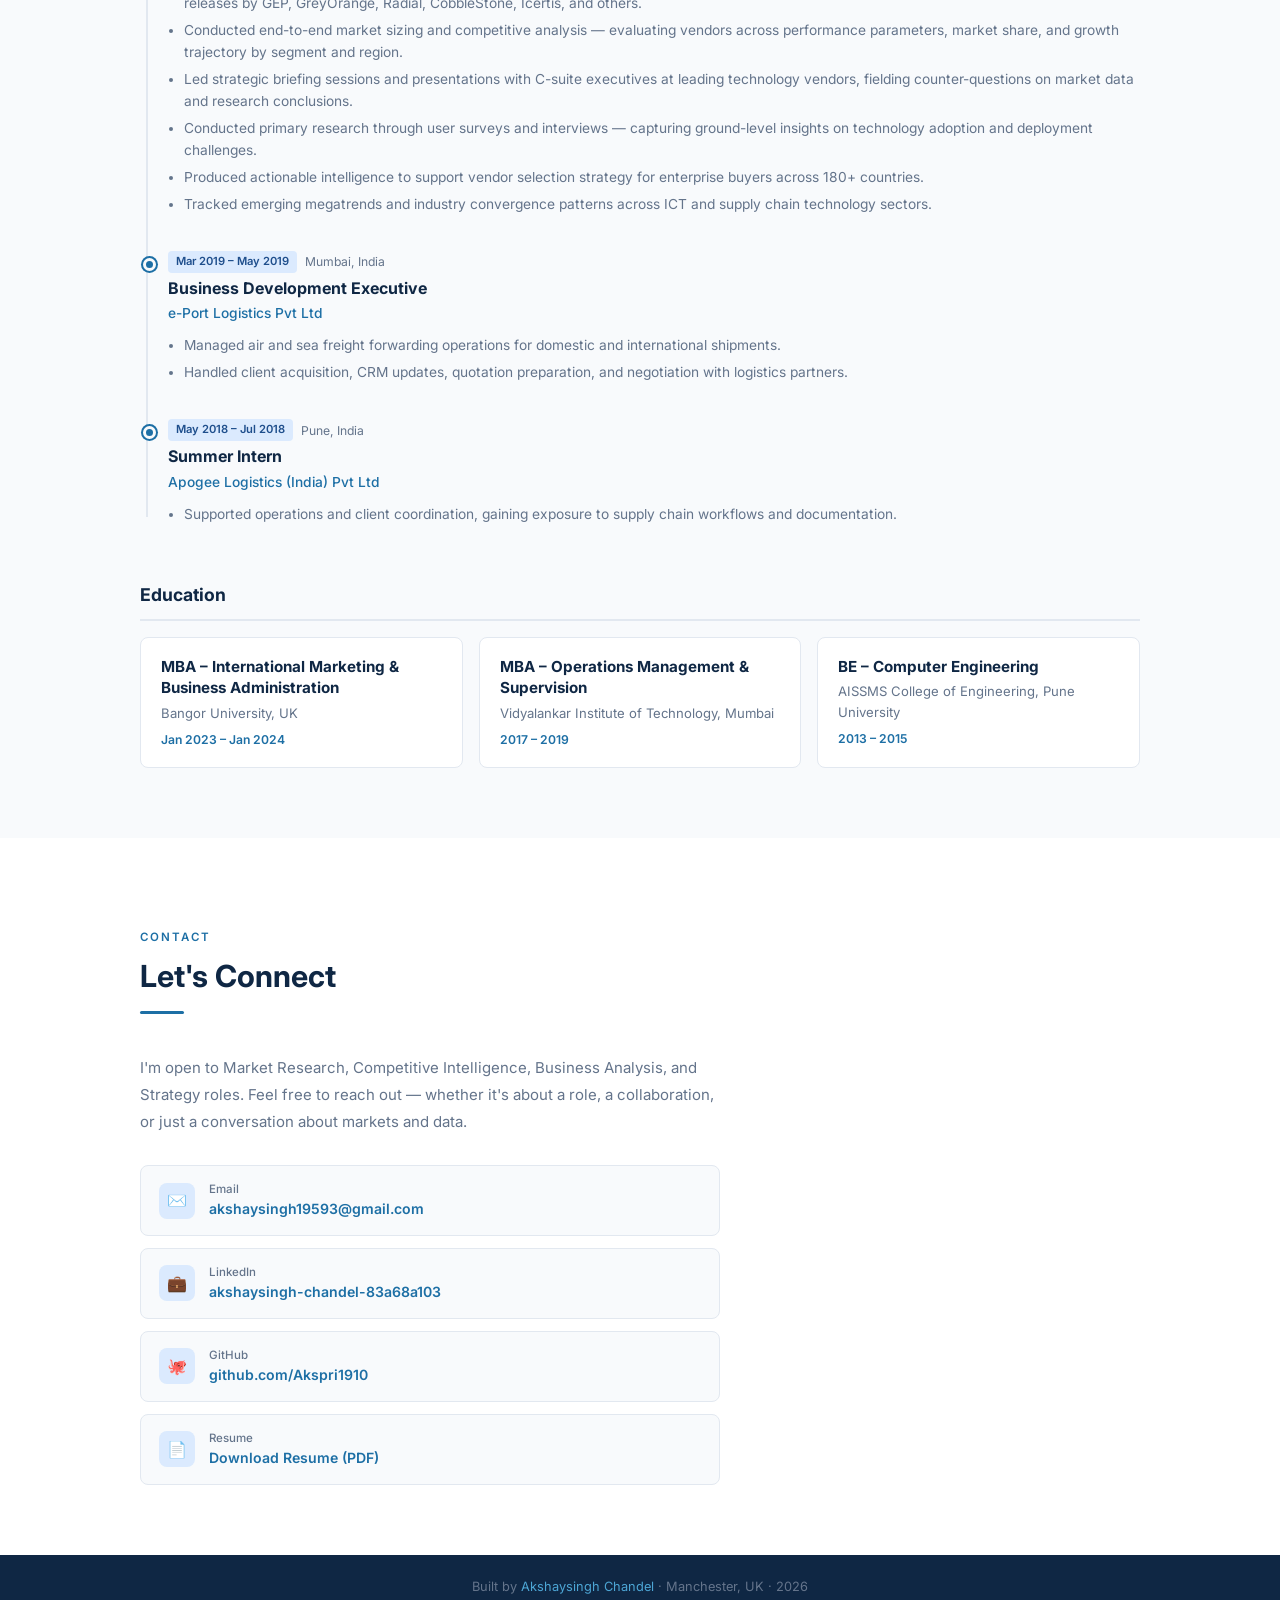
==== commit 052d502f: "Update location from Manchester to Pune" ====
--- a/index.html
+++ b/index.html
@@ -161,7 +161,7 @@
     <p class="hero-subtitle">
       Research analyst with 3+ years delivering actionable competitive intelligence across global ICT and supply chain technology markets. Published work cited in <strong style="color:#fff;">13+ press releases</strong> by enterprise vendors including Icertis, GreyOrange, CobbleStone, Radial, and a Shopify company — across AMR, CLM, OMS, P2P, and Supply Chain domains.
     </p>
-    <p class="hero-location"><span>📍</span> Manchester, United Kingdom · Open to opportunities</p>
+    <p class="hero-location"><span>📍</span> Pune, India · Open to opportunities</p>
     <div class="hero-btns">
       <a href="#publications" class="btn btn-primary">View Published Research</a>
       <a href="#contact" class="btn btn-outline">Get in Touch</a>
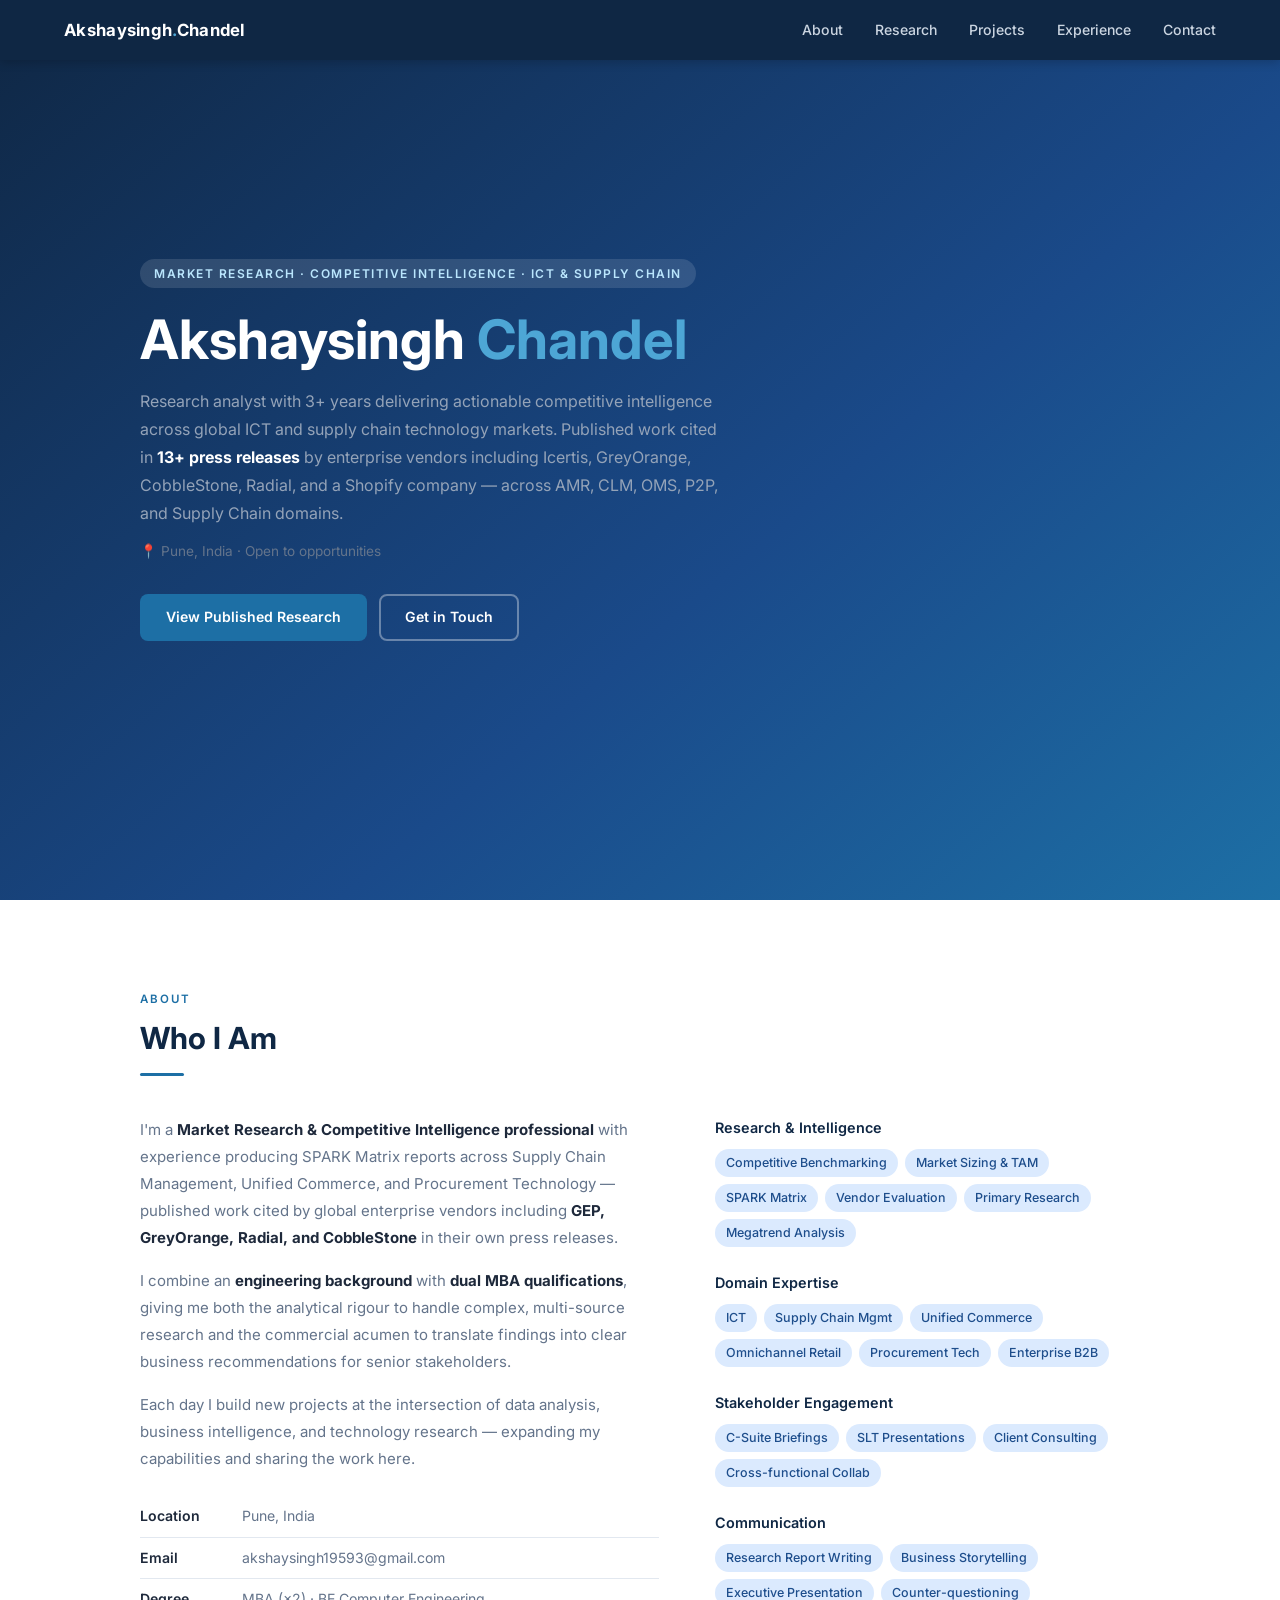
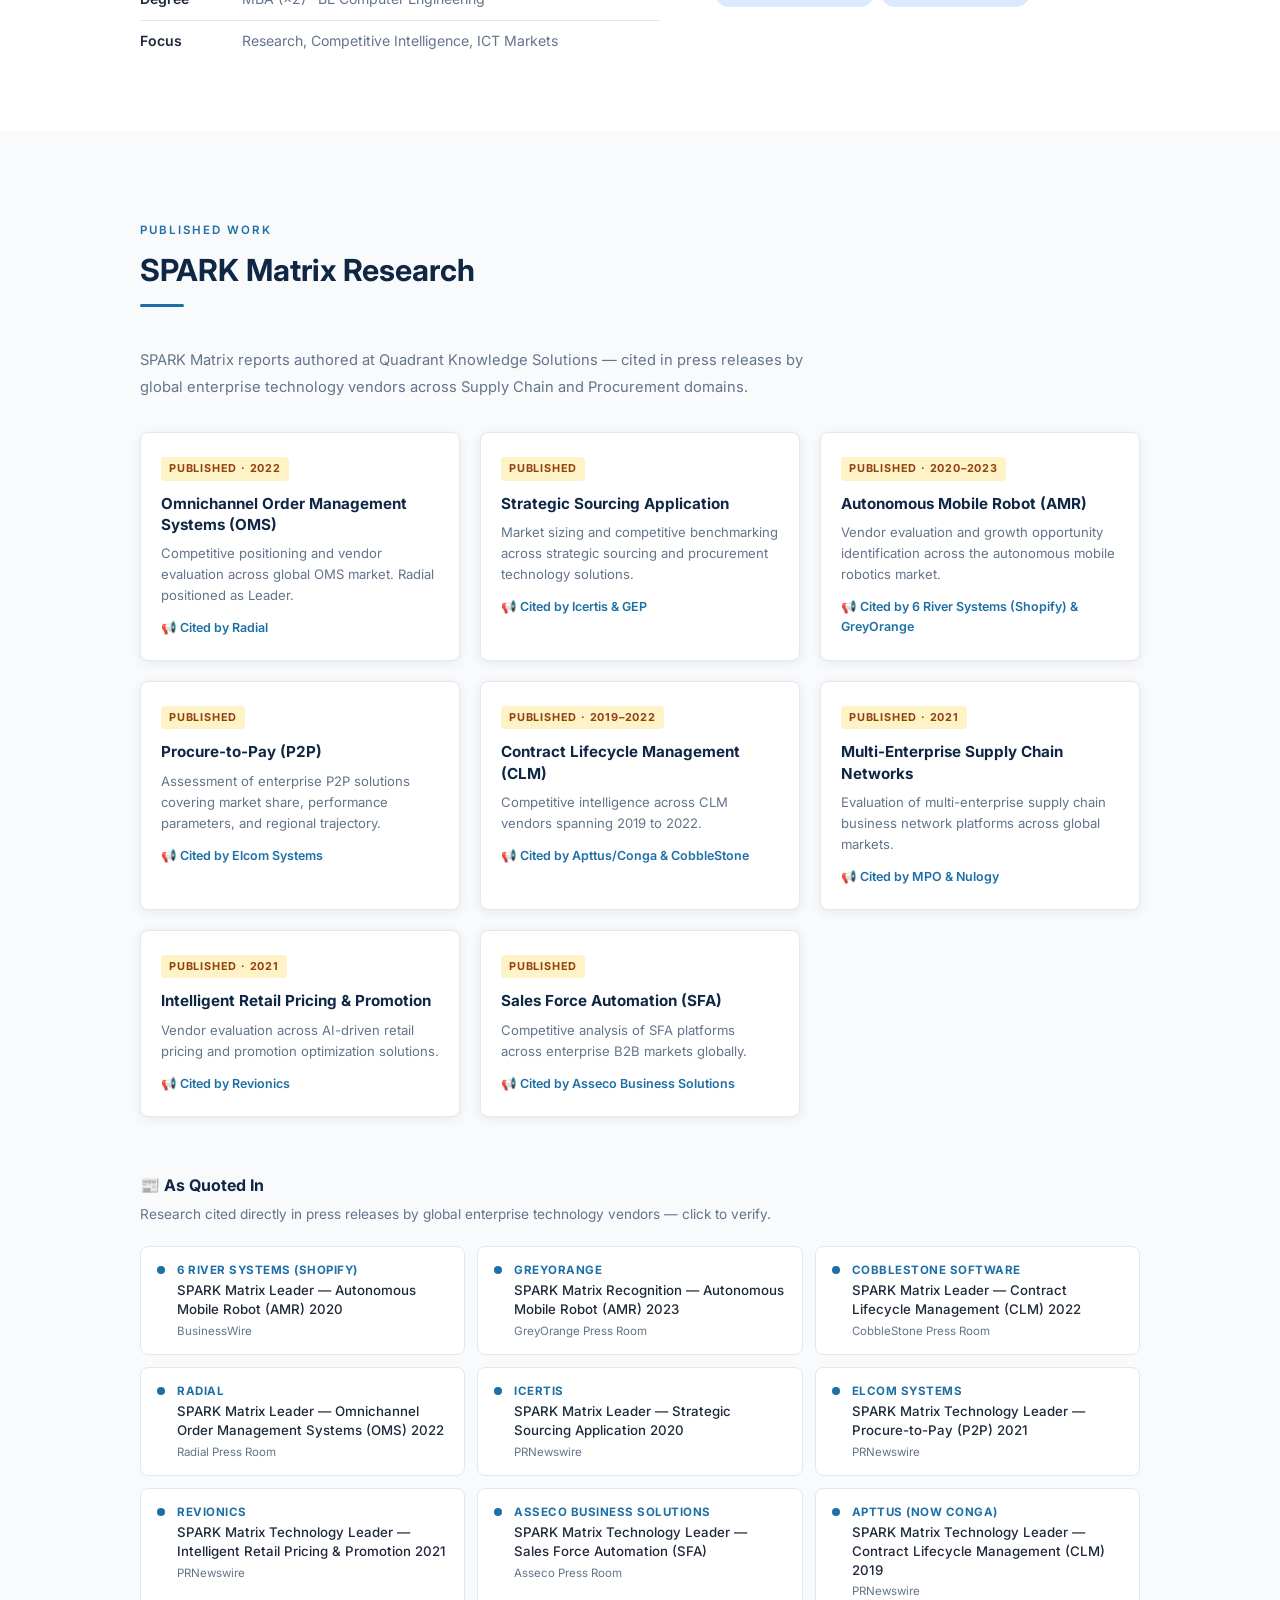
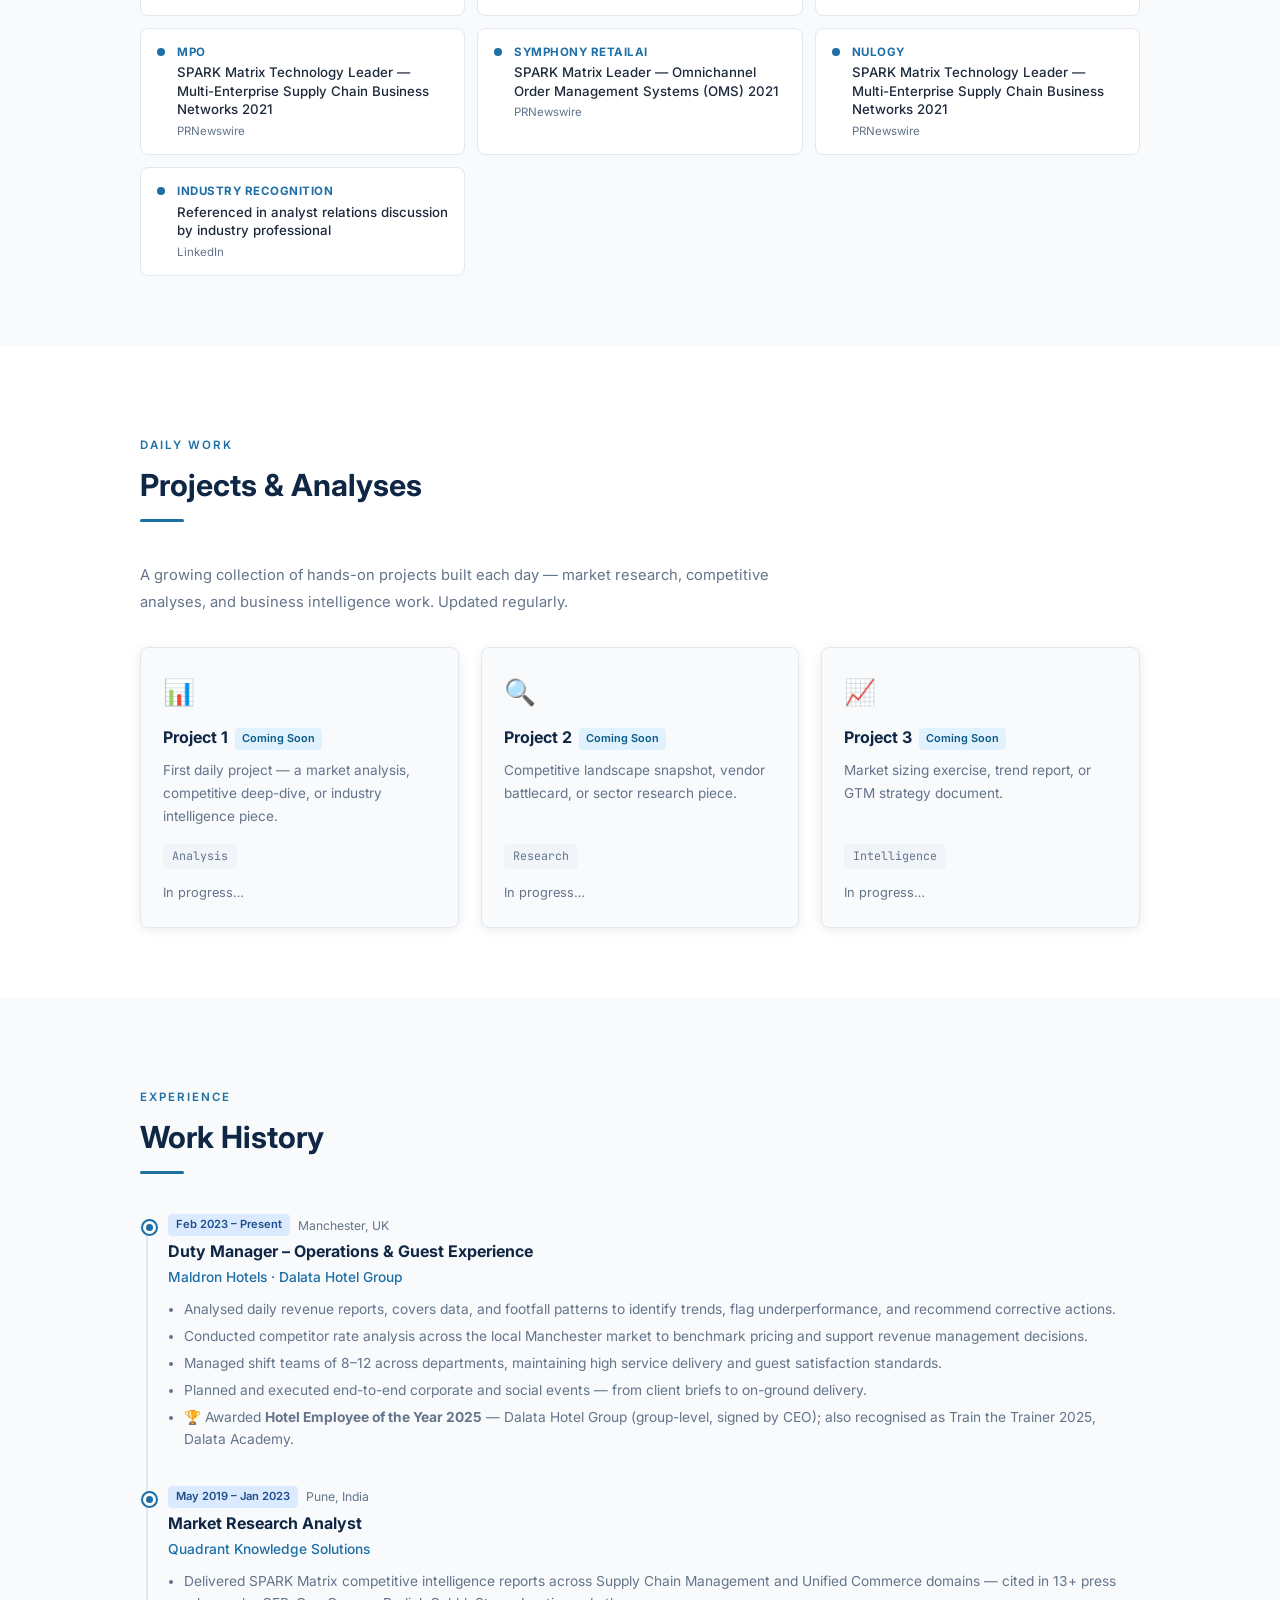
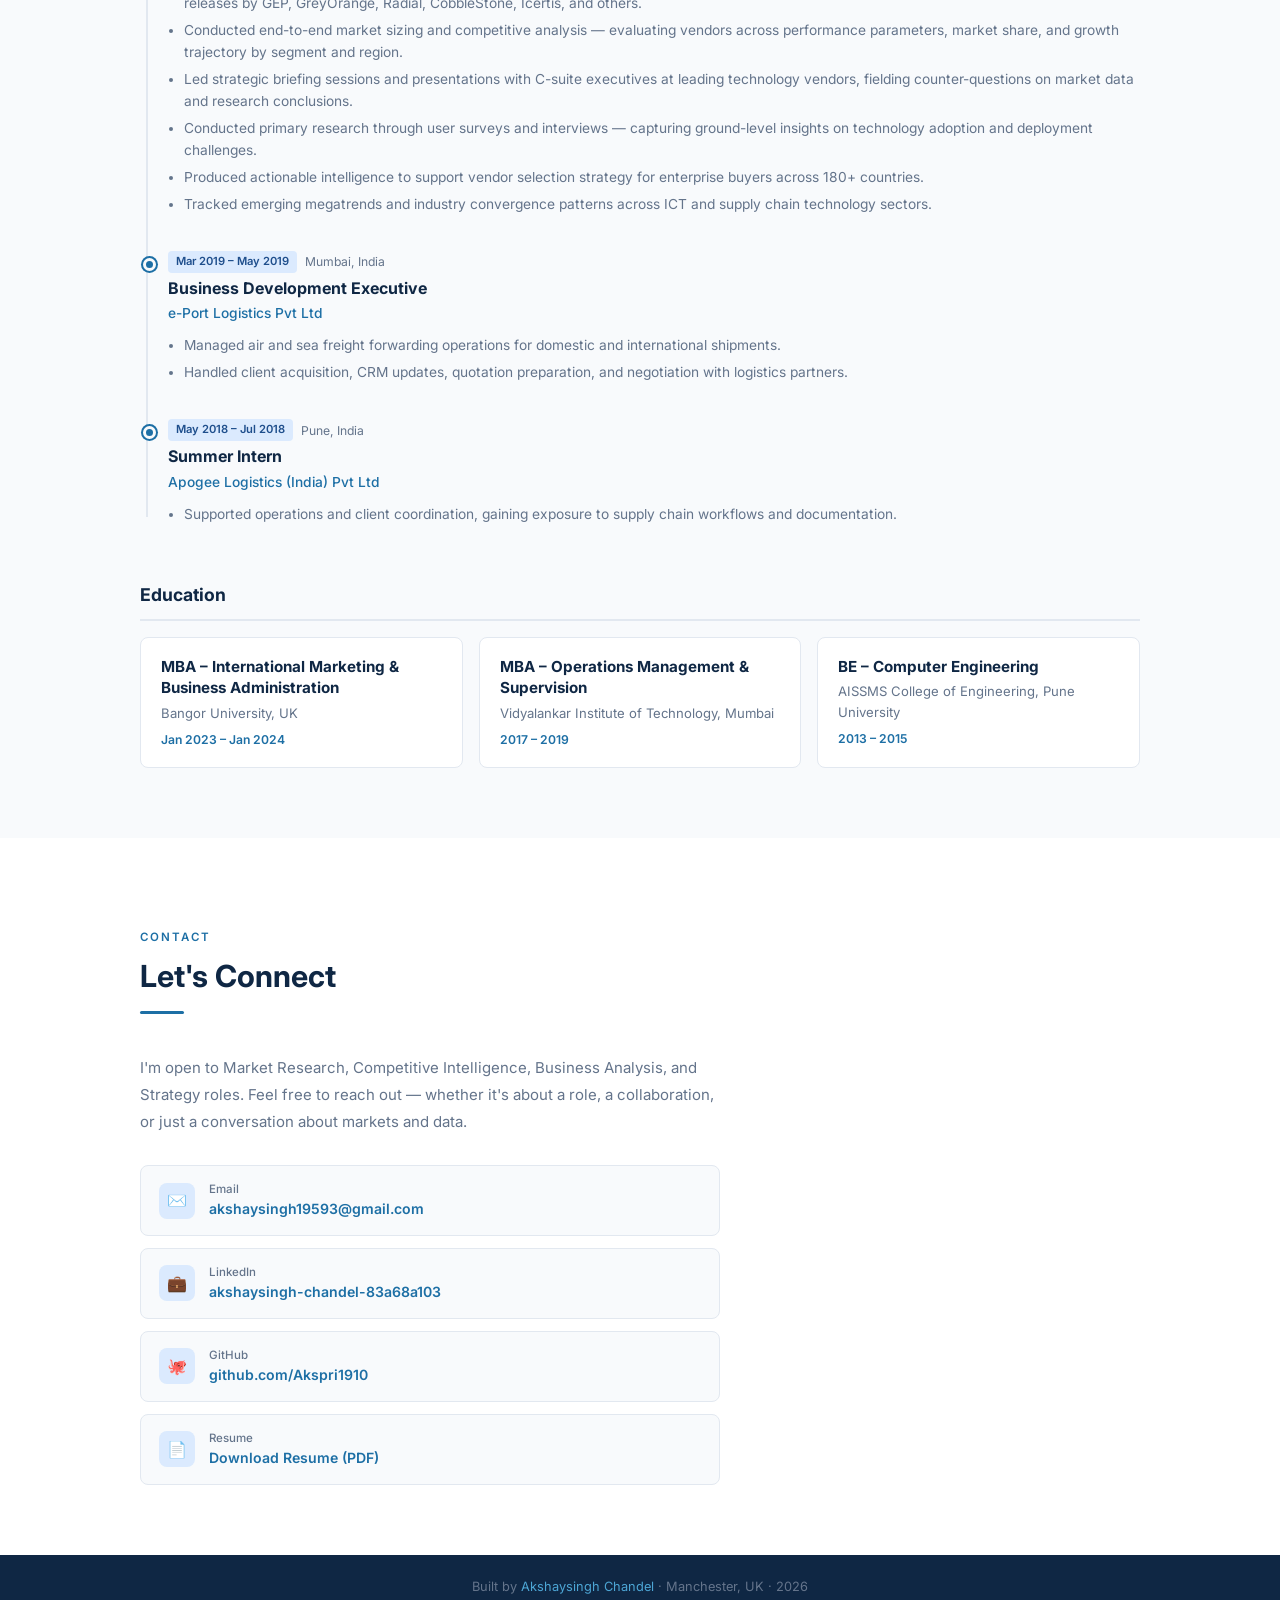
==== commit c584add2: "Update location from Manchester to Pune" ====
--- a/index.html
+++ b/index.html
@@ -180,7 +180,7 @@
         <p>I combine an <strong>engineering background</strong> with <strong>dual MBA qualifications</strong>, giving me both the analytical rigour to handle complex, multi-source research and the commercial acumen to translate findings into clear business recommendations for senior stakeholders.</p>
         <p>Each day I build new projects at the intersection of data analysis, business intelligence, and technology research — expanding my capabilities and sharing the work here.</p>
         <ul class="info-list">
-          <li><span class="info-label">Location</span><span class="info-val">Manchester, UK</span></li>
+          <li><span class="info-label">Location</span><span class="info-val">Pune, India </span></li>
           <li><span class="info-label">Email</span><span class="info-val">akshaysingh19593@gmail.com</span></li>
           <li><span class="info-label">Degree</span><span class="info-val">MBA (×2) · BE Computer Engineering</span></li>
           <li><span class="info-label">Focus</span><span class="info-val">Research, Competitive Intelligence, ICT Markets</span></li>
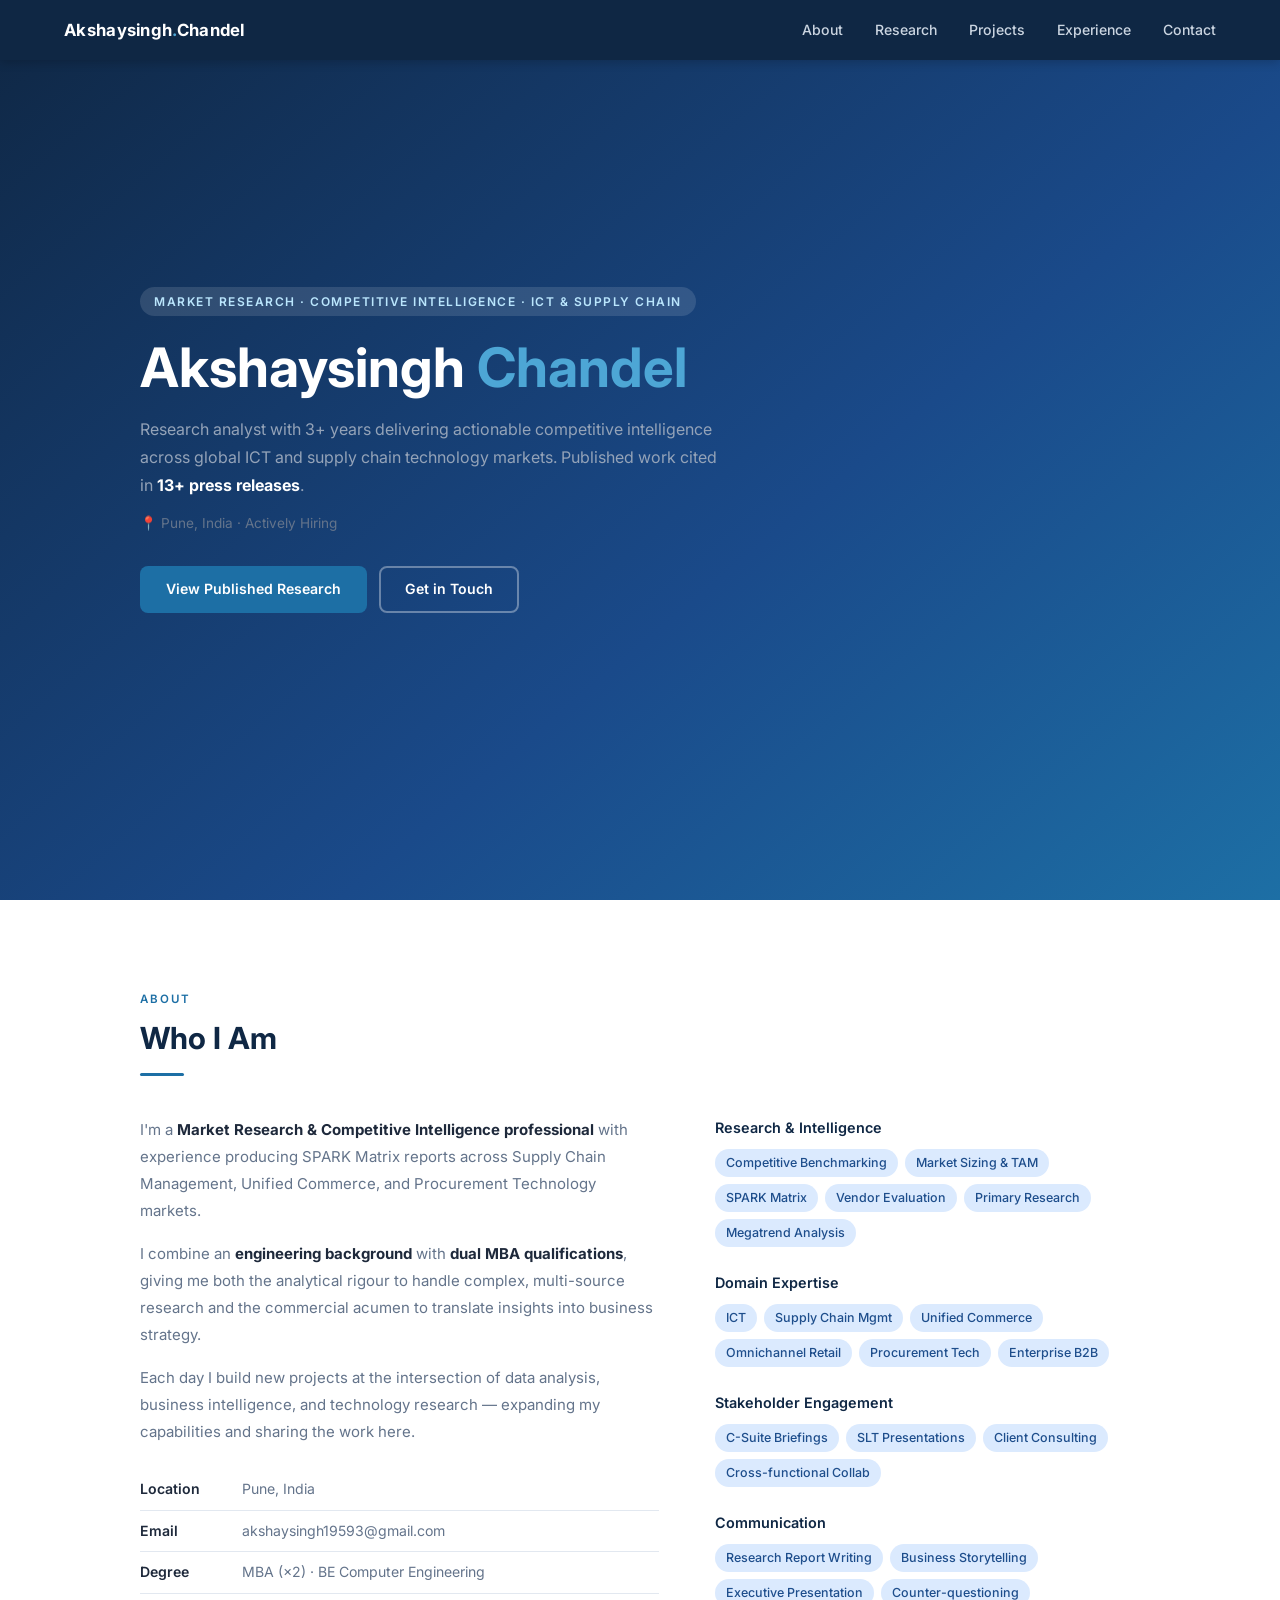
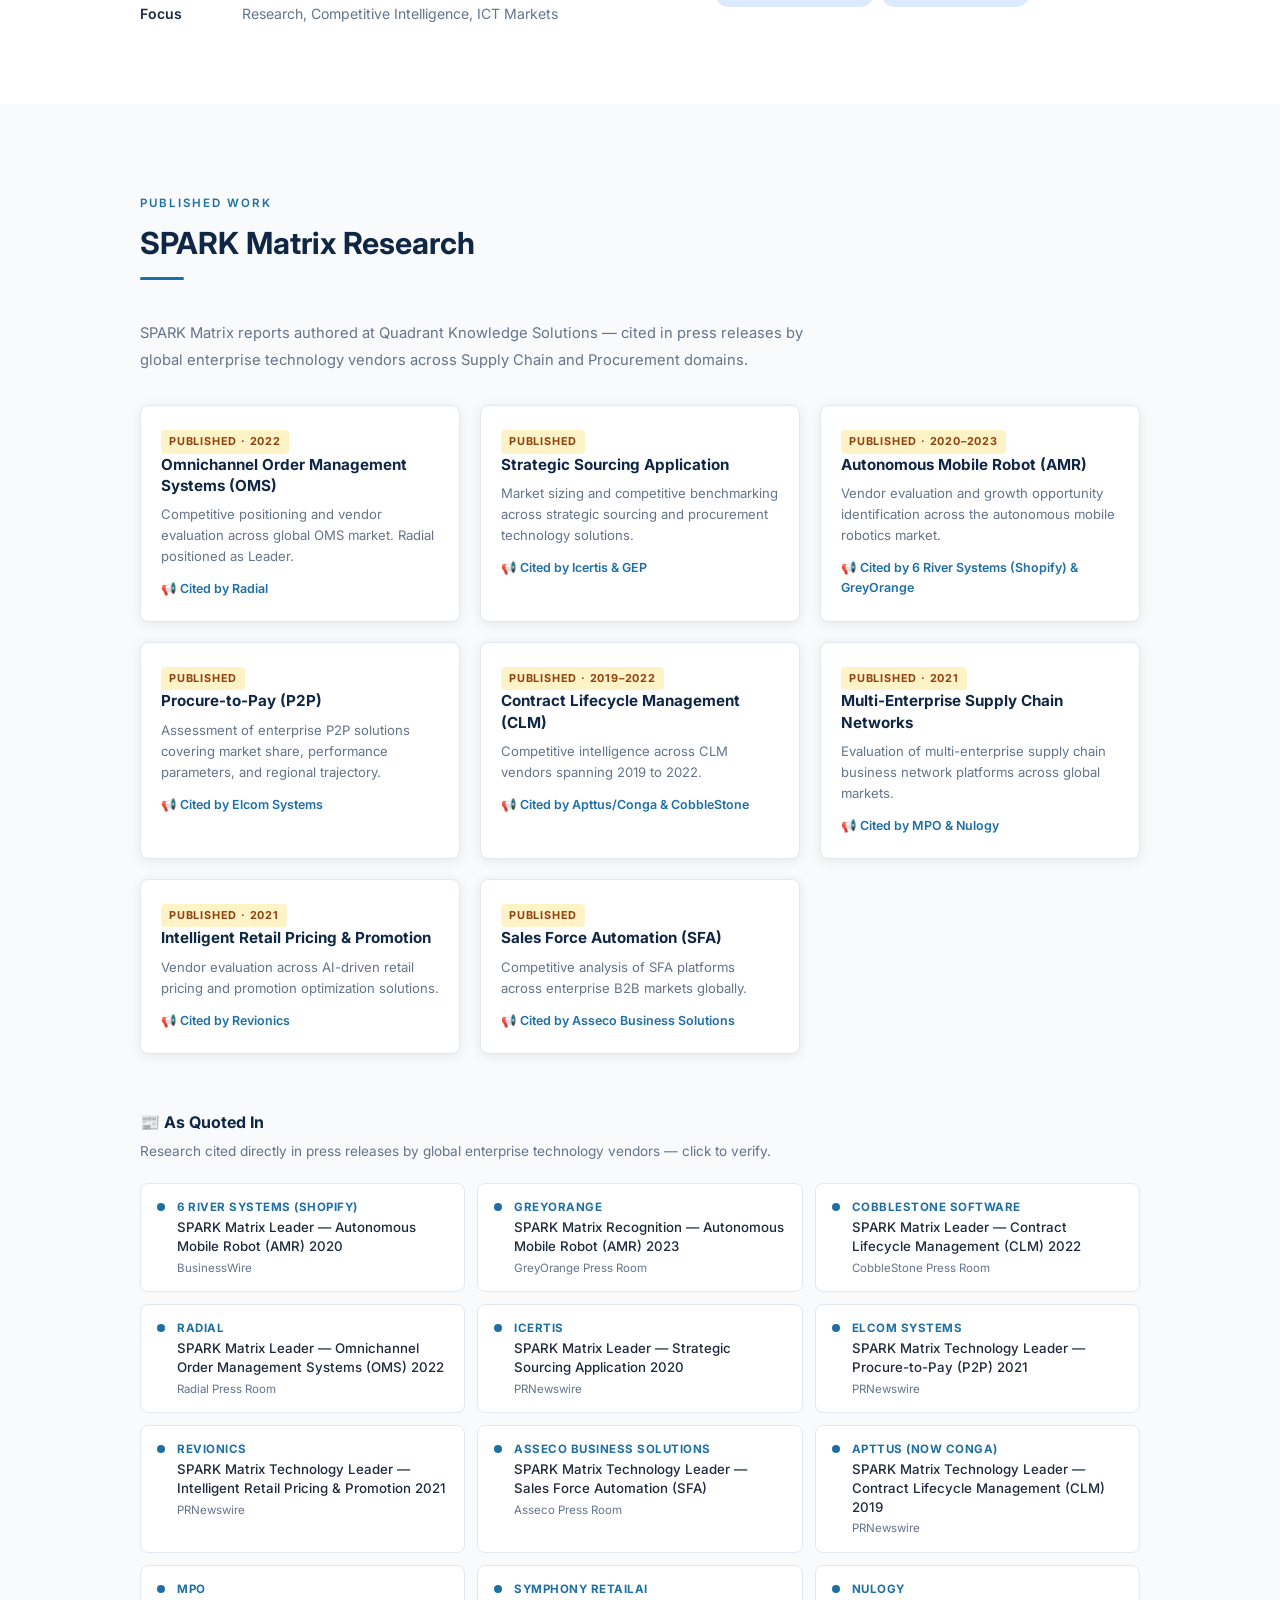
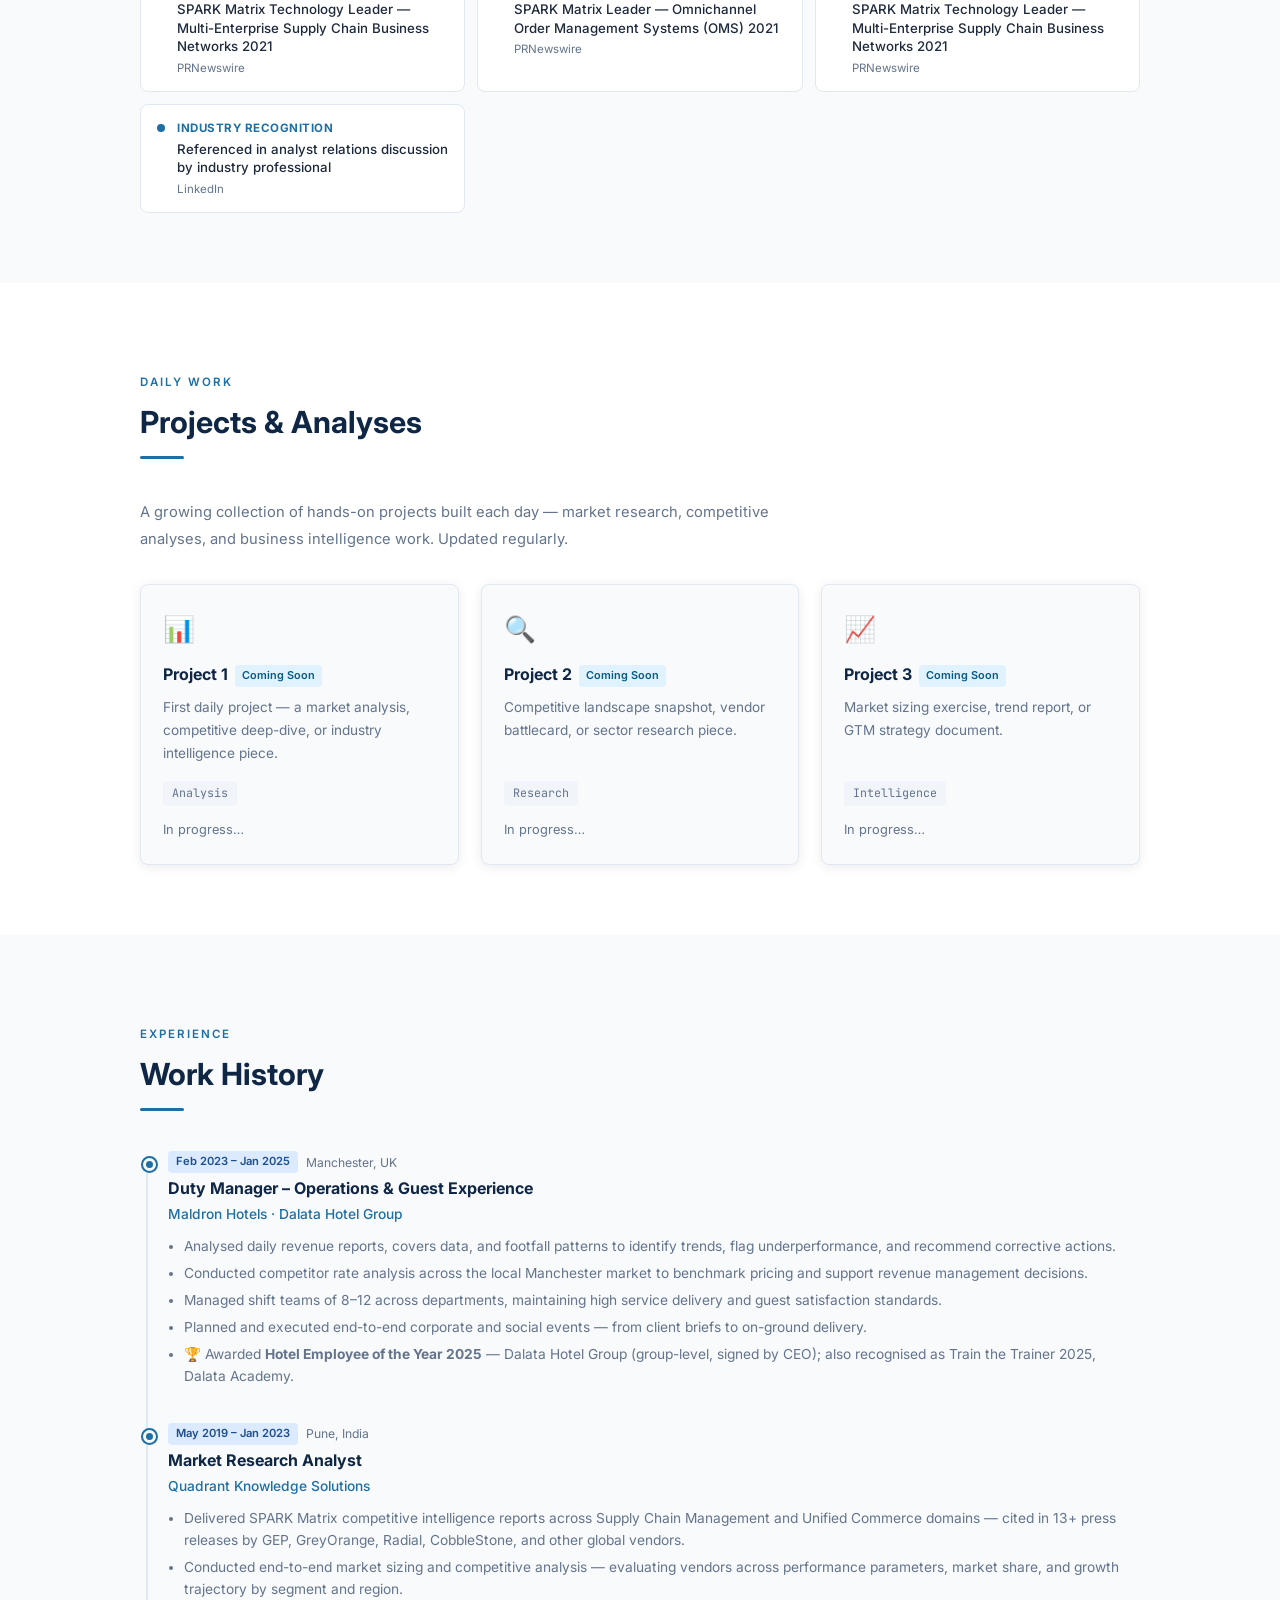
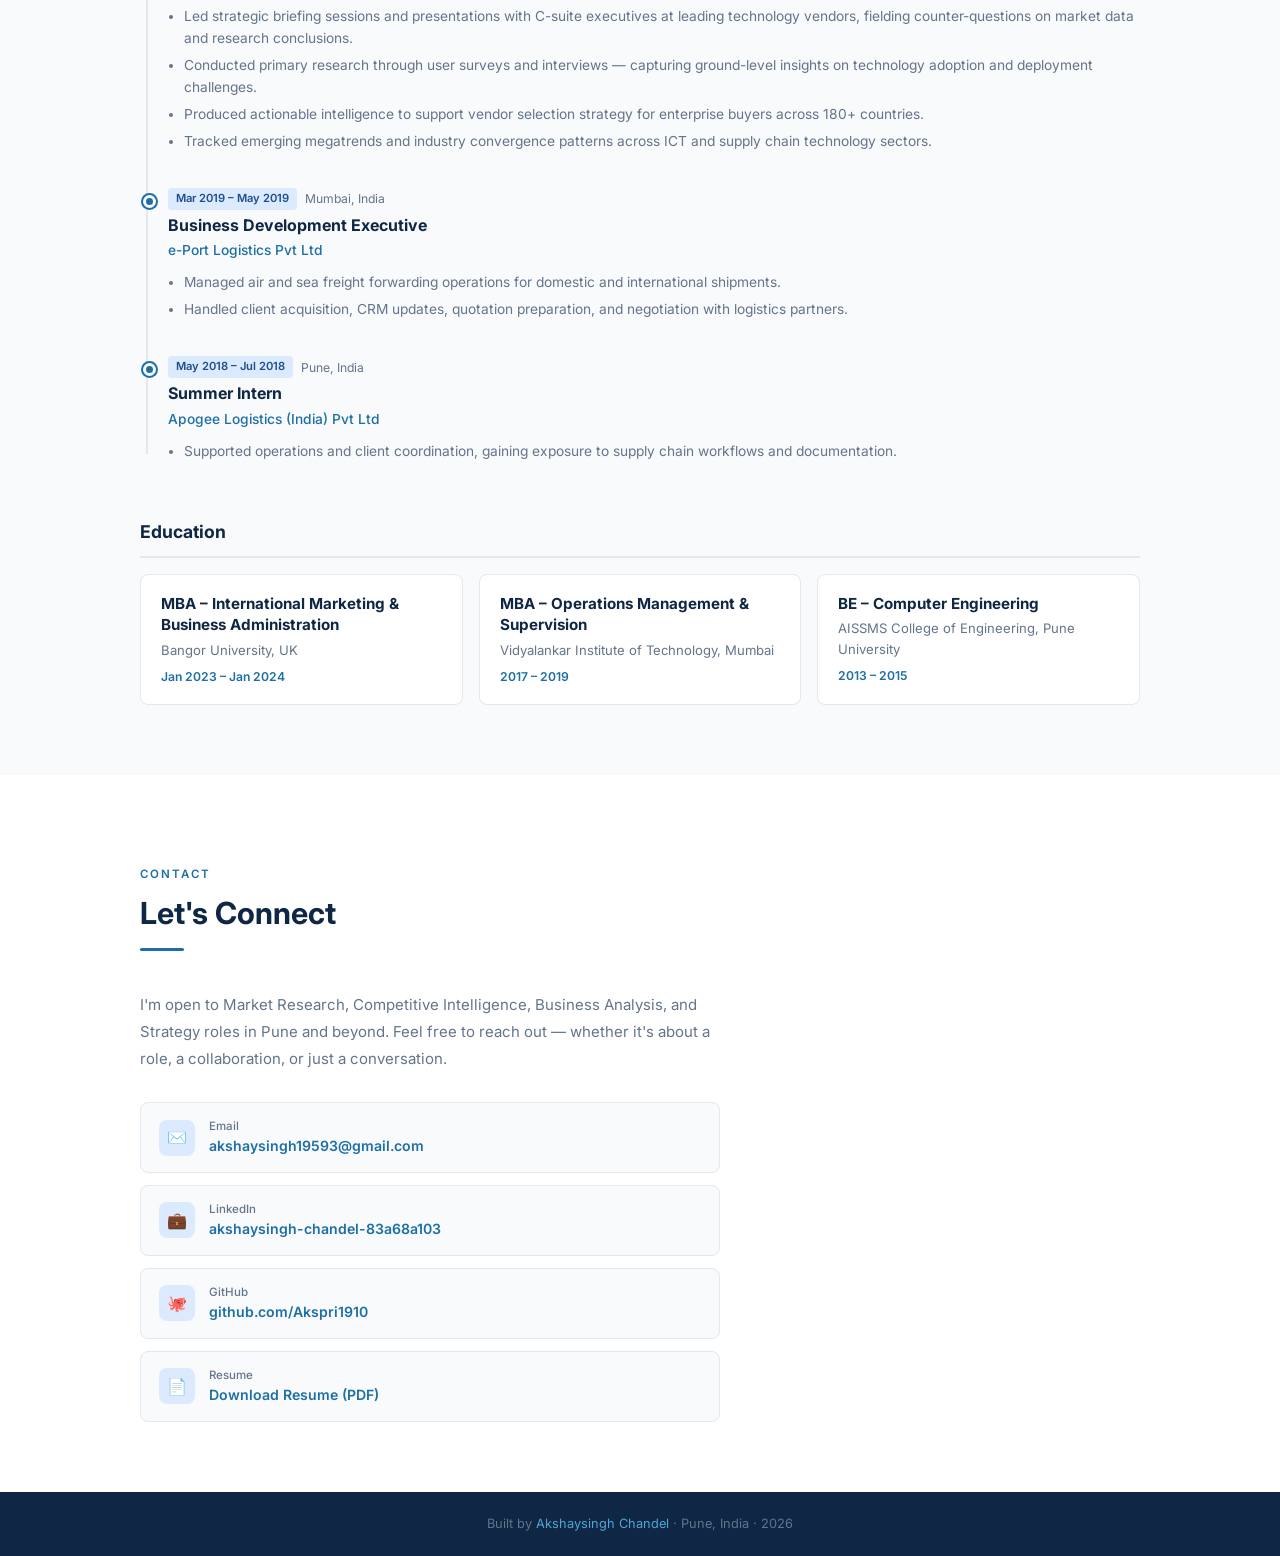
==== commit 2724deef: "Update location to Pune, India and job search status" ====
--- a/index.html
+++ b/index.html
@@ -79,7 +79,7 @@
     .pub-grid { display: grid; grid-template-columns: repeat(auto-fill, minmax(290px, 1fr)); gap: 20px; }
     .pub-card { background: var(--surface); border: 1px solid var(--border); border-radius: var(--radius); padding: 22px 20px; box-shadow: var(--shadow); transition: transform 0.2s, box-shadow 0.2s; }
     .pub-card:hover { transform: translateY(-3px); box-shadow: 0 8px 24px rgba(0,0,0,0.1); }
-    .pub-badge { display: inline-block; background: #fef3c7; color: #92400e; font-size: 0.68rem; font-weight: 700; letter-spacing: 0.8px; text-transform: uppercase; padding: 3px 8px; border-radius: 4px; margin-bottom: 12px; }
+    .pub-badge { display: inline-block; background: #fef3c7; color: #92400e; font-size: 0.68rem; font-weight: 700; letter-spacing: 0.8px; text-transform: uppercase; padding: 3px 8px; border-radius: 4px; }
     .pub-card h3 { font-size: 0.95rem; font-weight: 700; color: var(--navy); margin-bottom: 8px; line-height: 1.4; }
     .pub-card p { font-size: 0.82rem; color: var(--muted); line-height: 1.6; }
     .pub-card .pub-vendor { margin-top: 12px; font-size: 0.78rem; font-weight: 600; color: var(--accent); }
@@ -87,7 +87,7 @@
     .press-title { font-size: 1rem; font-weight: 700; color: var(--navy); margin-bottom: 6px; }
     .press-subtitle { font-size: 0.85rem; color: var(--muted); margin-bottom: 20px; }
     .press-grid { display: grid; grid-template-columns: repeat(auto-fill, minmax(280px, 1fr)); gap: 12px; }
-    .press-item { display: flex; align-items: flex-start; gap: 12px; padding: 14px 16px; background: var(--surface); border: 1px solid var(--border); border-radius: var(--radius); transition: border-color 0.2s; text-decoration: none; }
+    .press-item { display: flex; align-items: flex-start; gap: 12px; padding: 14px 16px; background: var(--surface); border: 1px solid var(--border); border-radius: var(--radius); transition: border-color 0.2s; }
     .press-item:hover { border-color: var(--accent); text-decoration: none; }
     .press-dot { width: 8px; height: 8px; border-radius: 50%; background: var(--accent); flex-shrink: 0; margin-top: 5px; }
     .press-item-content .press-company { font-size: 0.72rem; font-weight: 700; color: var(--accent); text-transform: uppercase; letter-spacing: 0.5px; }
@@ -159,9 +159,9 @@
     <div class="hero-tag">Market Research · Competitive Intelligence · ICT &amp; Supply Chain</div>
     <h1 class="hero-name">Akshaysingh <span>Chandel</span></h1>
     <p class="hero-subtitle">
-      Research analyst with 3+ years delivering actionable competitive intelligence across global ICT and supply chain technology markets. Published work cited in <strong style="color:#fff;">13+ press releases</strong> by enterprise vendors including Icertis, GreyOrange, CobbleStone, Radial, and a Shopify company — across AMR, CLM, OMS, P2P, and Supply Chain domains.
+      Research analyst with 3+ years delivering actionable competitive intelligence across global ICT and supply chain technology markets. Published work cited in <strong style="color:#fff;">13+ press releases</strong>.
     </p>
-    <p class="hero-location"><span>📍</span> Pune, India · Open to opportunities</p>
+    <p class="hero-location"><span>📍</span> Pune, India · Actively Hiring</p>
     <div class="hero-btns">
       <a href="#publications" class="btn btn-primary">View Published Research</a>
       <a href="#contact" class="btn btn-outline">Get in Touch</a>
@@ -176,11 +176,11 @@
     <div class="section-divider"></div>
     <div class="about-grid">
       <div class="about-text">
-        <p>I'm a <strong>Market Research &amp; Competitive Intelligence professional</strong> with experience producing SPARK Matrix reports across Supply Chain Management, Unified Commerce, and Procurement Technology — published work cited by global enterprise vendors including <strong>GEP, GreyOrange, Radial, and CobbleStone</strong> in their own press releases.</p>
-        <p>I combine an <strong>engineering background</strong> with <strong>dual MBA qualifications</strong>, giving me both the analytical rigour to handle complex, multi-source research and the commercial acumen to translate findings into clear business recommendations for senior stakeholders.</p>
+        <p>I'm a <strong>Market Research &amp; Competitive Intelligence professional</strong> with experience producing SPARK Matrix reports across Supply Chain Management, Unified Commerce, and Procurement Technology markets.</p>
+        <p>I combine an <strong>engineering background</strong> with <strong>dual MBA qualifications</strong>, giving me both the analytical rigour to handle complex, multi-source research and the commercial acumen to translate insights into business strategy.</p>
         <p>Each day I build new projects at the intersection of data analysis, business intelligence, and technology research — expanding my capabilities and sharing the work here.</p>
         <ul class="info-list">
-          <li><span class="info-label">Location</span><span class="info-val">Pune, India </span></li>
+          <li><span class="info-label">Location</span><span class="info-val">Pune, India</span></li>
           <li><span class="info-label">Email</span><span class="info-val">akshaysingh19593@gmail.com</span></li>
           <li><span class="info-label">Degree</span><span class="info-val">MBA (×2) · BE Computer Engineering</span></li>
           <li><span class="info-label">Focus</span><span class="info-val">Research, Competitive Intelligence, ICT Markets</span></li>
@@ -289,7 +289,7 @@
       <p class="press-subtitle">Research cited directly in press releases by global enterprise technology vendors — click to verify.</p>
       <div class="press-grid">
 
-        <a class="press-item" href="https://www.businesswire.com/news/home/20201119005129/en/6-River-Systems-Named-a-2020-SPARK-Matrix-Leader-in-the-Global-Autonomous-Mobile-Robot-Market-by-Quadrant-Knowledge-Solutions" target="_blank">
+        <a class="press-item" href="https://www.businesswire.com/news/home/20201119005129/en/6-River-Systems-Named-a-2020-SPARK-Matrix-Leader-in-the-Global-Autonomous-Mobile-Robot-Market-by-Quadrant-K" target="_blank">
           <div class="press-dot"></div>
           <div class="press-item-content">
             <div class="press-company">6 River Systems (Shopify)</div>
@@ -316,7 +316,7 @@
           </div>
         </a>
 
-        <a class="press-item" href="https://www.radial.com/resources/press-room/radial-positioned-as-the-leader-in-the-2022-spark-matrix-for-omnichannel-order-management-systems-oms-by-quadrant-knowledge-solutions" target="_blank">
+        <a class="press-item" href="https://www.radial.com/resources/press-room/radial-positioned-as-the-leader-in-the-2022-spark-matrix-for-omnichannel-order-management-systems-oms-by-quadrant-knowle" target="_blank">
           <div class="press-dot"></div>
           <div class="press-item-content">
             <div class="press-company">Radial</div>
@@ -325,7 +325,7 @@
           </div>
         </a>
 
-        <a class="press-item" href="https://www.prnewswire.com/news-releases/icertis-named-as-a-2020-spark-matrix-leader-in-the-strategic-sourcing-application-market-by-quadrant-knowledge-solutions-301194937.html" target="_blank">
+        <a class="press-item" href="https://www.prnewswire.com/news-releases/icertis-named-as-a-2020-spark-matrix-leader-in-the-strategic-sourcing-application-market-by-quadrant-knowledge-solutions-30" target="_blank">
           <div class="press-dot"></div>
           <div class="press-item-content">
             <div class="press-company">Icertis</div>
@@ -334,7 +334,7 @@
           </div>
         </a>
 
-        <a class="press-item" href="https://www.prnewswire.com/news-releases/elcom-systems-ltd-named-as-a-2021-technology-leader-in-quadrant-knowledge-solutions-spark-matrix-for-procure-to-pay-p2p-2021-301423980.html" target="_blank">
+        <a class="press-item" href="https://www.prnewswire.com/news-releases/elcom-systems-ltd-named-as-a-2021-technology-leader-in-quadrant-knowledge-solutions-spark-matrix-for-procure-to-pay-p2p-202" target="_blank">
           <div class="press-dot"></div>
           <div class="press-item-content">
             <div class="press-company">Elcom Systems</div>
@@ -343,7 +343,7 @@
           </div>
         </a>
 
-        <a class="press-item" href="https://www.prnewswire.com/news-releases/revionics-recognized-as-a-technology-leader-in-quadrant-knowledge-solutions-spark-matrix-for-intelligent-retail-pricing-and-promotion-optimization-2021-301442243.html" target="_blank">
+        <a class="press-item" href="https://www.prnewswire.com/news-releases/revionics-recognized-as-a-technology-leader-in-quadrant-knowledge-solutions-spark-matrix-for-intelligent-retail-pricing-and" target="_blank">
           <div class="press-dot"></div>
           <div class="press-item-content">
             <div class="press-company">Revionics</div>
@@ -361,7 +361,7 @@
           </div>
         </a>
 
-        <a class="press-item" href="https://www.prnewswire.com/news-releases/apttus-is-positioned-as-2019-technology-leader-in-the-contract-lifecycle-management-market-by-quadrant-knowledge-solutions-301045929.html" target="_blank">
+        <a class="press-item" href="https://www.prnewswire.com/news-releases/apttus-is-positioned-as-2019-technology-leader-in-the-contract-lifecycle-management-market-by-quadrant-knowledge-solutions" target="_blank">
           <div class="press-dot"></div>
           <div class="press-item-content">
             <div class="press-company">Apttus (now Conga)</div>
@@ -370,7 +370,7 @@
           </div>
         </a>
 
-        <a class="press-item" href="https://www.prnewswire.com/news-releases/mpo-named-as-a-2021-technology-leader-in-quadrant-knowledge-solutions-spark-matrix-for-multi-enterprise-supply-chain-business-networks-mescbn-2021-301461197.html" target="_blank">
+        <a class="press-item" href="https://www.prnewswire.com/news-releases/mpo-named-as-a-2021-technology-leader-in-quadrant-knowledge-solutions-spark-matrix-for-multi-enterprise-supply-chain-busine" target="_blank">
           <div class="press-dot"></div>
           <div class="press-item-content">
             <div class="press-company">MPO</div>
@@ -379,7 +379,7 @@
           </div>
         </a>
 
-        <a class="press-item" href="https://www.prnewswire.com/news-releases/symphony-retailai-is-positioned-as-a-leader-in-the-2021-spark-matrix-for-omnichannel-order-management-systems-by-quadrant-knowledge-solutions-301264952.html" target="_blank">
+        <a class="press-item" href="https://www.prnewswire.com/news-releases/symphony-retailai-is-positioned-as-a-leader-in-the-2021-spark-matrix-for-omnichannel-order-management-systems-by-quadrant-k" target="_blank">
           <div class="press-dot"></div>
           <div class="press-item-content">
             <div class="press-company">Symphony RetailAI</div>
@@ -388,7 +388,7 @@
           </div>
         </a>
 
-        <a class="press-item" href="https://www.prnewswire.com/news-releases/nulogy-named-as-a-2021-technology-leader-in-quadrant-knowledge-solutions-spark-matrix-for-multi-enterprise-supply-chain-business-networks-301484848.html" target="_blank">
+        <a class="press-item" href="https://www.prnewswire.com/news-releases/nulogy-named-as-a-2021-technology-leader-in-quadrant-knowledge-solutions-spark-matrix-for-multi-enterprise-supply-chain-bus" target="_blank">
           <div class="press-dot"></div>
           <div class="press-item-content">
             <div class="press-company">Nulogy</div>
@@ -453,7 +453,7 @@
     <div class="timeline">
       <div class="timeline-item">
         <div class="timeline-dot"></div>
-        <div class="timeline-meta"><span class="timeline-period">Feb 2023 – Present</span><span>Manchester, UK</span></div>
+        <div class="timeline-meta"><span class="timeline-period">Feb 2023 – Jan 2025</span><span>Manchester, UK</span></div>
         <h3>Duty Manager – Operations &amp; Guest Experience</h3>
         <h4>Maldron Hotels · Dalata Hotel Group</h4>
         <ul>
@@ -470,7 +470,7 @@
         <h3>Market Research Analyst</h3>
         <h4>Quadrant Knowledge Solutions</h4>
         <ul>
-          <li>Delivered SPARK Matrix competitive intelligence reports across Supply Chain Management and Unified Commerce domains — cited in 13+ press releases by GEP, GreyOrange, Radial, CobbleStone, Icertis, and others.</li>
+          <li>Delivered SPARK Matrix competitive intelligence reports across Supply Chain Management and Unified Commerce domains — cited in 13+ press releases by GEP, GreyOrange, Radial, CobbleStone, and other global vendors.</li>
           <li>Conducted end-to-end market sizing and competitive analysis — evaluating vendors across performance parameters, market share, and growth trajectory by segment and region.</li>
           <li>Led strategic briefing sessions and presentations with C-suite executives at leading technology vendors, fielding counter-questions on market data and research conclusions.</li>
           <li>Conducted primary research through user surveys and interviews — capturing ground-level insights on technology adoption and deployment challenges.</li>
@@ -525,7 +525,7 @@
     <h2 class="section-title">Let's Connect</h2>
     <div class="section-divider"></div>
     <div class="contact-inner">
-      <p class="contact-intro">I'm open to Market Research, Competitive Intelligence, Business Analysis, and Strategy roles. Feel free to reach out — whether it's about a role, a collaboration, or just a conversation about markets and data.</p>
+      <p class="contact-intro">I'm open to Market Research, Competitive Intelligence, Business Analysis, and Strategy roles in Pune and beyond. Feel free to reach out — whether it's about a role, a collaboration, or just a conversation.</p>
       <div class="contact-links">
         <div class="contact-row">
           <div class="contact-icon">✉️</div>
@@ -561,7 +561,7 @@
 </section>
 
 <footer>
-  <p>Built by <span>Akshaysingh Chandel</span> · Manchester, UK · 2026</p>
+  <p>Built by <span>Akshaysingh Chandel</span> · Pune, India · 2026</p>
 </footer>
 
 <script>
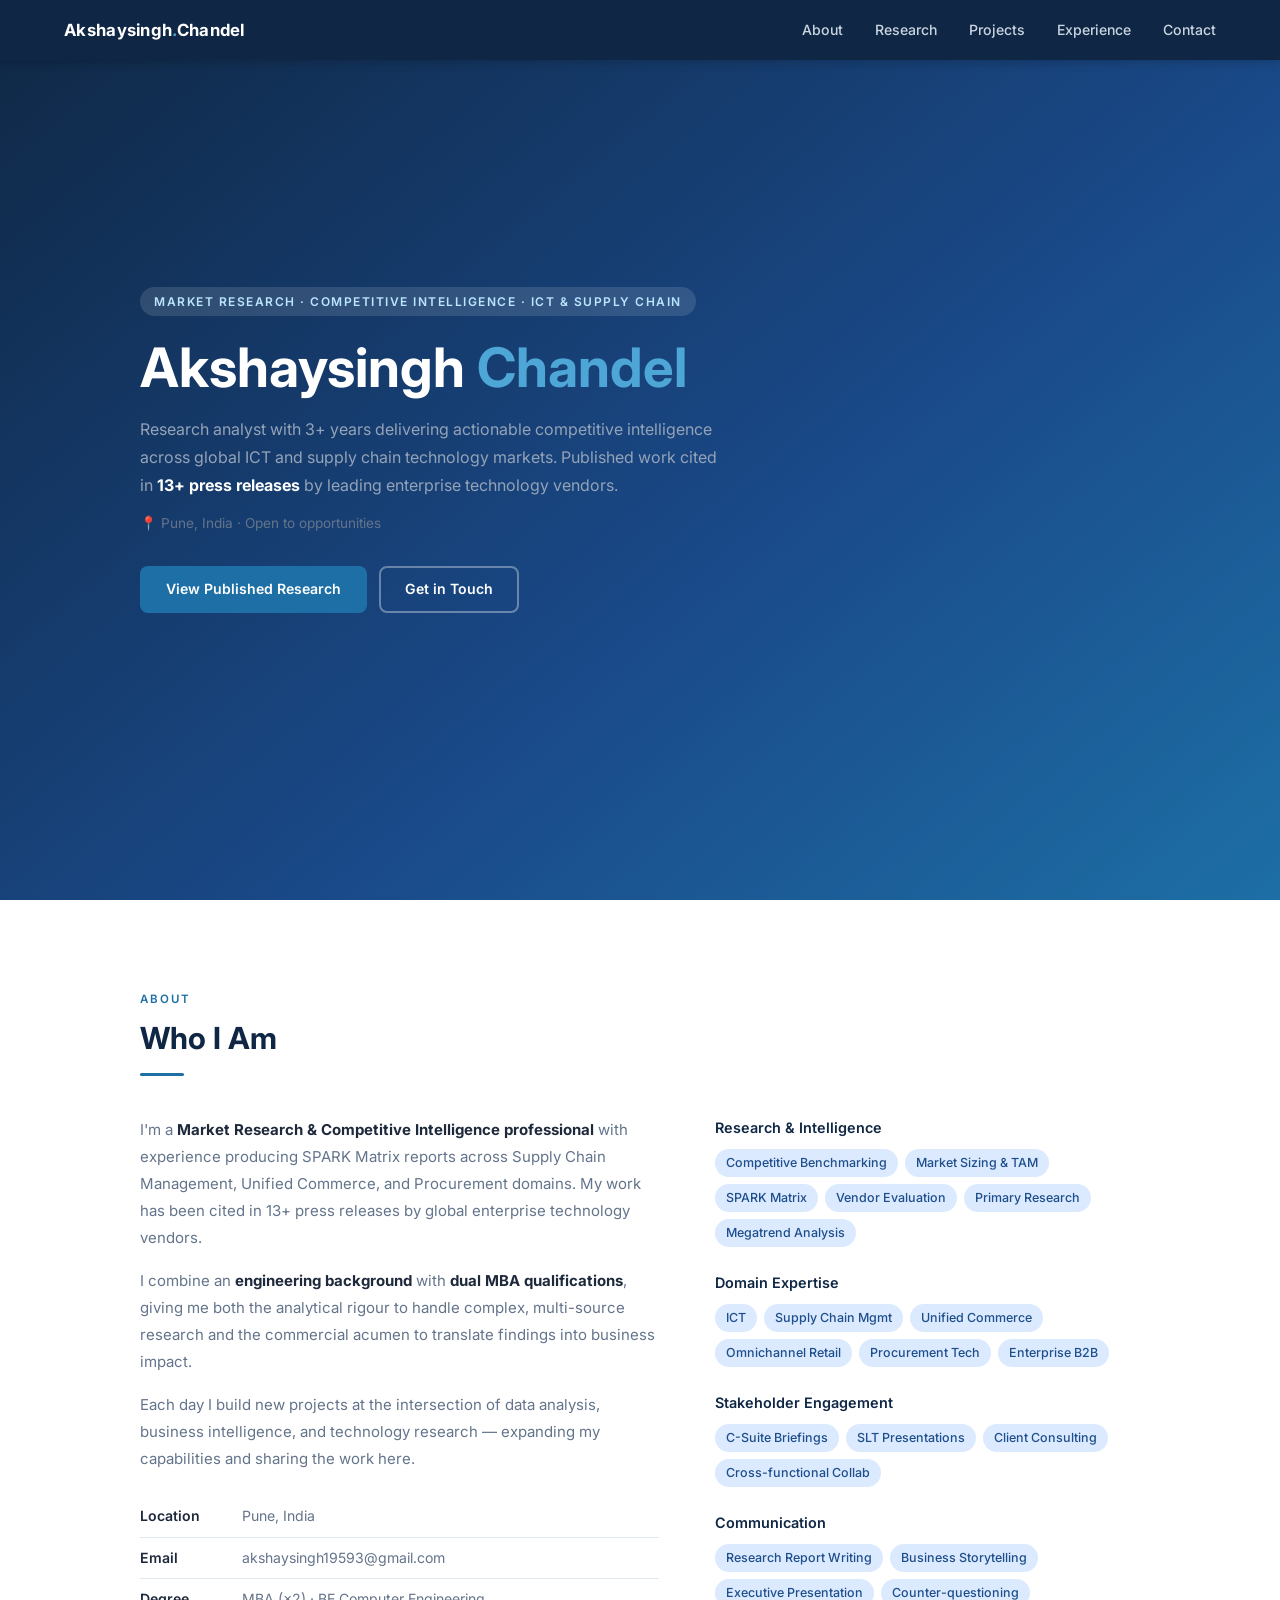
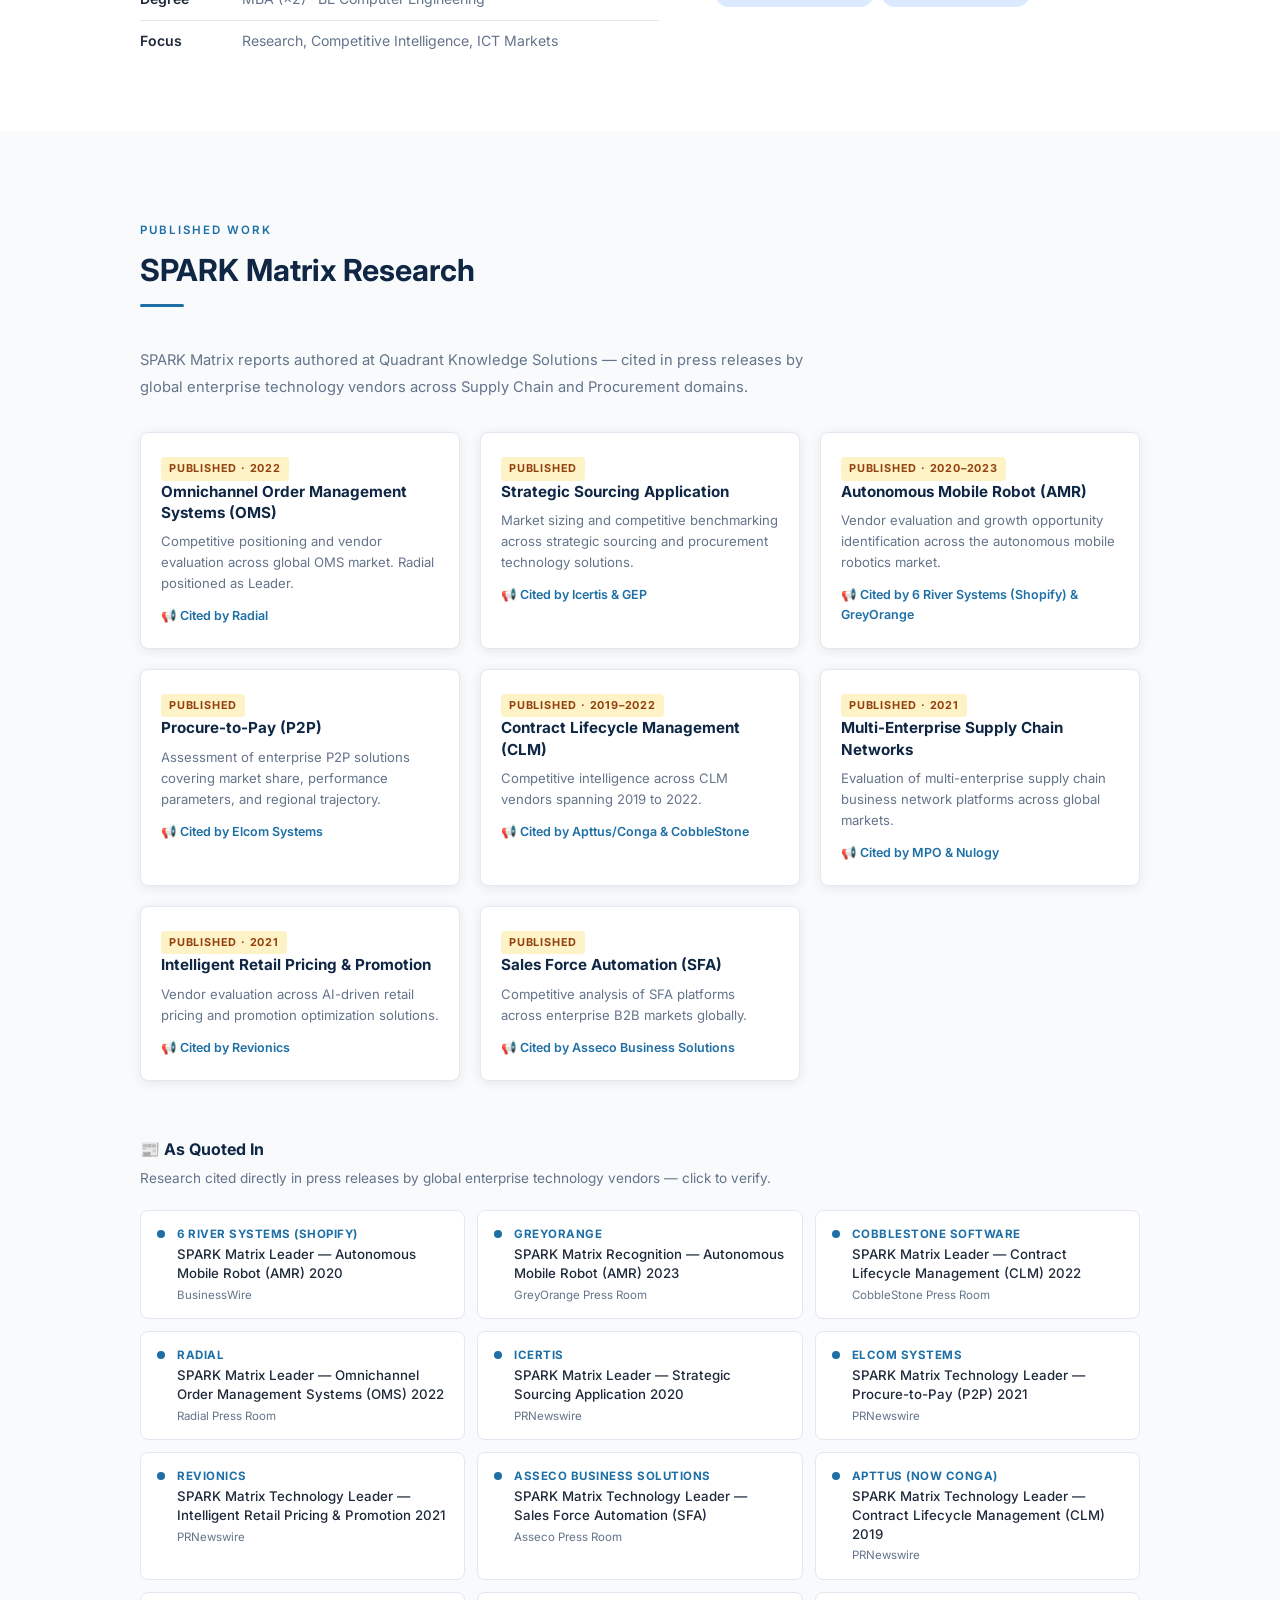
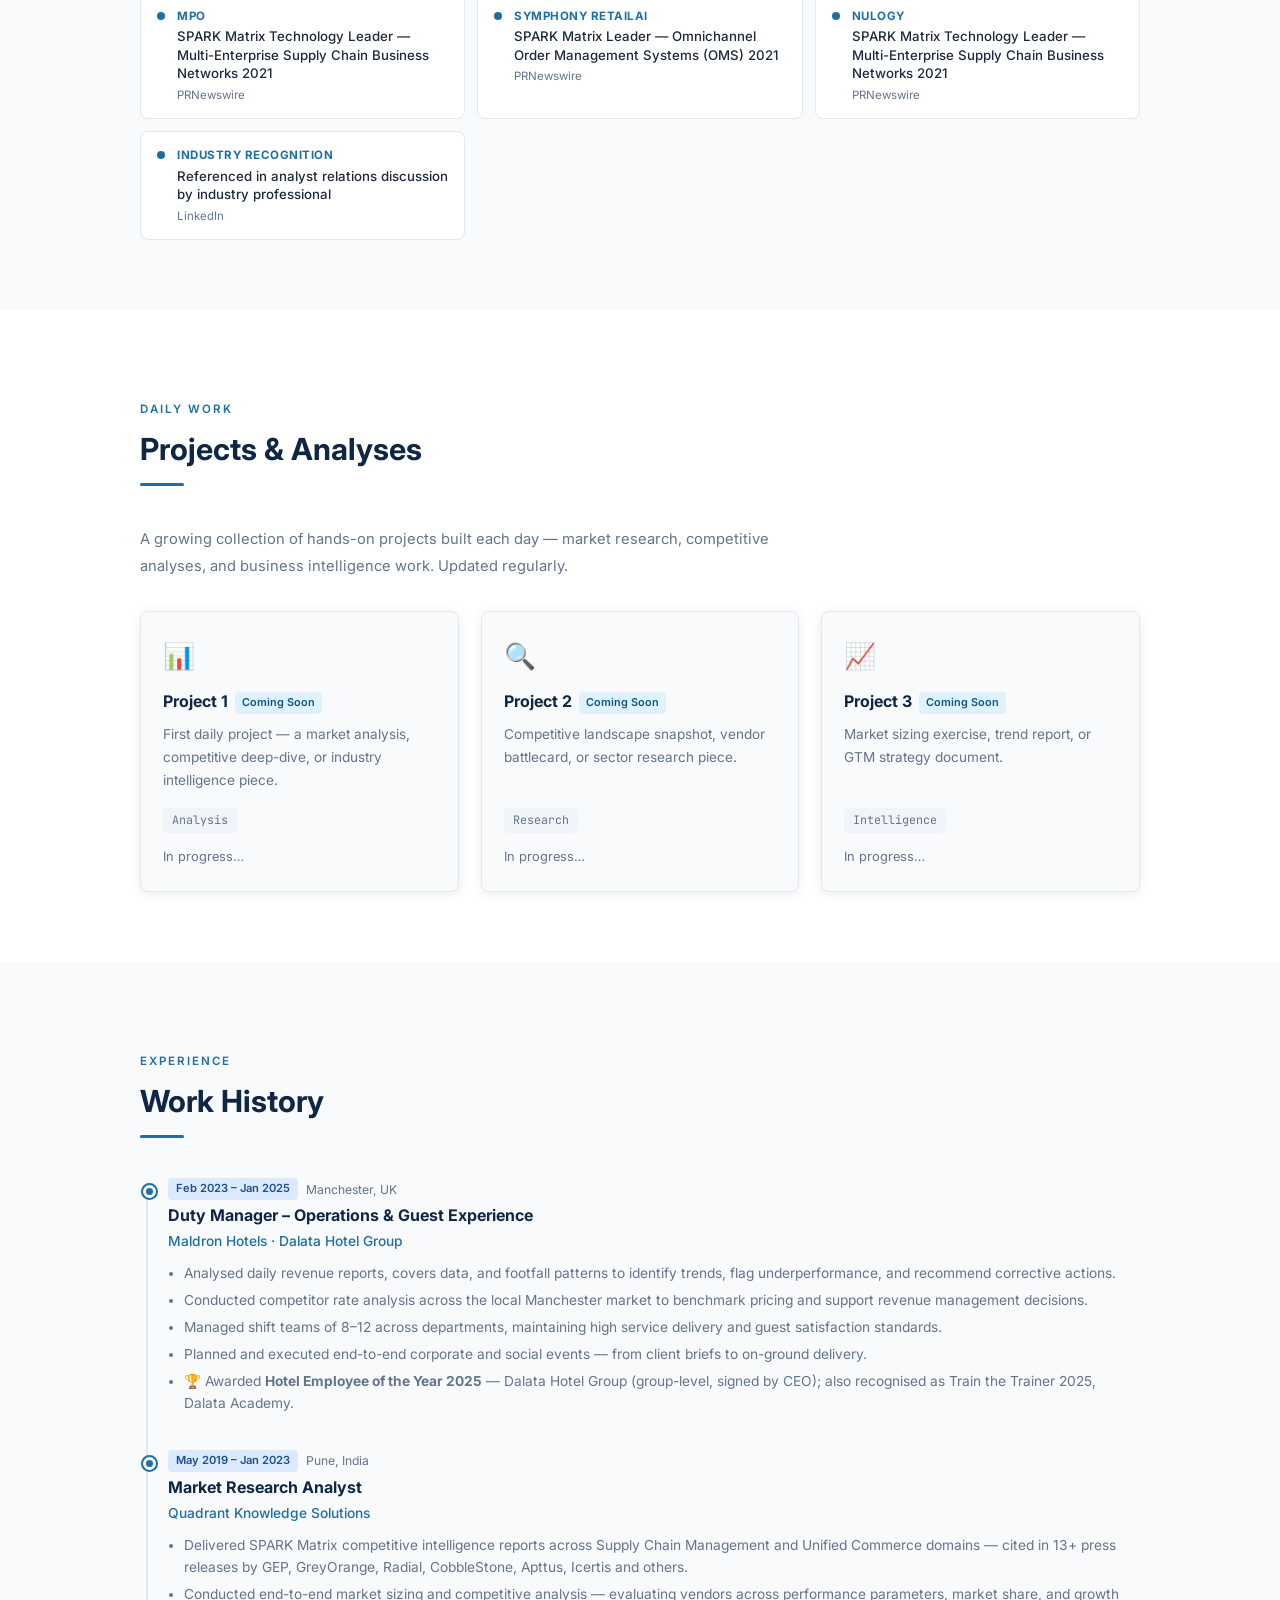
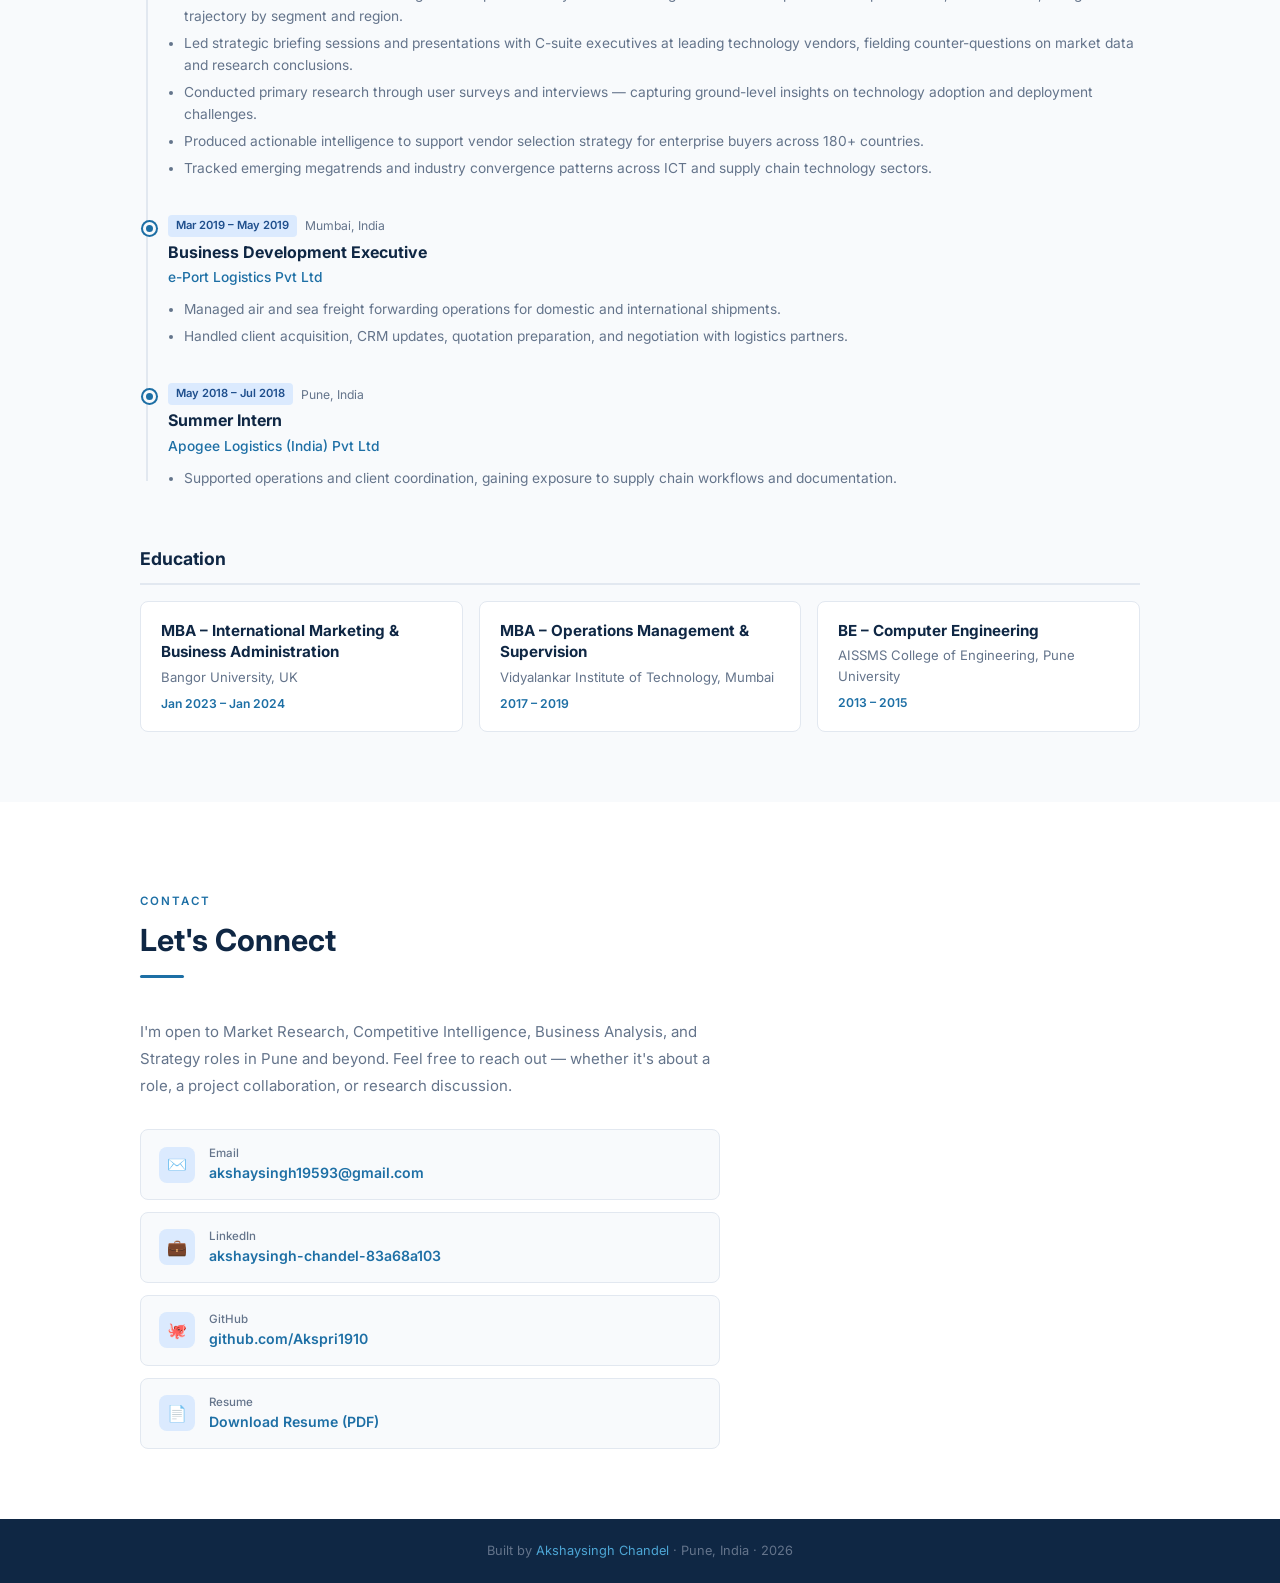
==== commit 63e7ae12: "Change "Actively Hiring" to "Open to opportunities" Updated hero location text to better reflect job" ====
--- a/index.html
+++ b/index.html
@@ -159,9 +159,9 @@
     <div class="hero-tag">Market Research · Competitive Intelligence · ICT &amp; Supply Chain</div>
     <h1 class="hero-name">Akshaysingh <span>Chandel</span></h1>
     <p class="hero-subtitle">
-      Research analyst with 3+ years delivering actionable competitive intelligence across global ICT and supply chain technology markets. Published work cited in <strong style="color:#fff;">13+ press releases</strong>.
+      Research analyst with 3+ years delivering actionable competitive intelligence across global ICT and supply chain technology markets. Published work cited in <strong style="color:#fff;">13+ press releases</strong> by leading enterprise technology vendors.
     </p>
-    <p class="hero-location"><span>📍</span> Pune, India · Actively Hiring</p>
+    <p class="hero-location"><span>📍</span> Pune, India · Open to opportunities</p>
     <div class="hero-btns">
       <a href="#publications" class="btn btn-primary">View Published Research</a>
       <a href="#contact" class="btn btn-outline">Get in Touch</a>
@@ -176,8 +176,8 @@
     <div class="section-divider"></div>
     <div class="about-grid">
       <div class="about-text">
-        <p>I'm a <strong>Market Research &amp; Competitive Intelligence professional</strong> with experience producing SPARK Matrix reports across Supply Chain Management, Unified Commerce, and Procurement Technology markets.</p>
-        <p>I combine an <strong>engineering background</strong> with <strong>dual MBA qualifications</strong>, giving me both the analytical rigour to handle complex, multi-source research and the commercial acumen to translate insights into business strategy.</p>
+        <p>I'm a <strong>Market Research &amp; Competitive Intelligence professional</strong> with experience producing SPARK Matrix reports across Supply Chain Management, Unified Commerce, and Procurement domains. My work has been cited in 13+ press releases by global enterprise technology vendors.</p>
+        <p>I combine an <strong>engineering background</strong> with <strong>dual MBA qualifications</strong>, giving me both the analytical rigour to handle complex, multi-source research and the commercial acumen to translate findings into business impact.</p>
         <p>Each day I build new projects at the intersection of data analysis, business intelligence, and technology research — expanding my capabilities and sharing the work here.</p>
         <ul class="info-list">
           <li><span class="info-label">Location</span><span class="info-val">Pune, India</span></li>
@@ -289,7 +289,7 @@
       <p class="press-subtitle">Research cited directly in press releases by global enterprise technology vendors — click to verify.</p>
       <div class="press-grid">
 
-        <a class="press-item" href="https://www.businesswire.com/news/home/20201119005129/en/6-River-Systems-Named-a-2020-SPARK-Matrix-Leader-in-the-Global-Autonomous-Mobile-Robot-Market-by-Quadrant-K" target="_blank">
+        <a class="press-item" href="https://www.businesswire.com/news/home/20201119005129/en/6-River-Systems-Named-a-2020-SPARK-Matrix-Leader-in-the-Global-Autonomous-Mobile-Robot-Market-by-Quadrant-Knowledge-Solutions/" target="_blank">
           <div class="press-dot"></div>
           <div class="press-item-content">
             <div class="press-company">6 River Systems (Shopify)</div>
@@ -307,7 +307,7 @@
           </div>
         </a>
 
-        <a class="press-item" href="https://www.cobblestonesoftware.com/press-room/cobblestone-named-leader-in-2022-spark-matrix-for-contract-lifecycle-management-clm-by-quadrant-knowledge-solutions" target="_blank">
+        <a class="press-item" href="https://www.cobblestonesoftware.com/press-room/cobblestone-named-leader-in-2022-spark-matrix-for-contract-lifecycle-management-clm-by-quadrant-knowledge-solutions/" target="_blank">
           <div class="press-dot"></div>
           <div class="press-item-content">
             <div class="press-company">CobbleStone Software</div>
@@ -316,7 +316,7 @@
           </div>
         </a>
 
-        <a class="press-item" href="https://www.radial.com/resources/press-room/radial-positioned-as-the-leader-in-the-2022-spark-matrix-for-omnichannel-order-management-systems-oms-by-quadrant-knowle" target="_blank">
+        <a class="press-item" href="https://www.radial.com/resources/press-room/radial-positioned-as-the-leader-in-the-2022-spark-matrix-for-omnichannel-order-management-systems-oms-by-quadrant-knowledge-solutions/" target="_blank">
           <div class="press-dot"></div>
           <div class="press-item-content">
             <div class="press-company">Radial</div>
@@ -325,7 +325,7 @@
           </div>
         </a>
 
-        <a class="press-item" href="https://www.prnewswire.com/news-releases/icertis-named-as-a-2020-spark-matrix-leader-in-the-strategic-sourcing-application-market-by-quadrant-knowledge-solutions-30" target="_blank">
+        <a class="press-item" href="https://www.prnewswire.com/news-releases/icertis-named-as-a-2020-spark-matrix-leader-in-the-strategic-sourcing-application-market-by-quadrant-knowledge-solutions-300936169.html" target="_blank">
           <div class="press-dot"></div>
           <div class="press-item-content">
             <div class="press-company">Icertis</div>
@@ -334,7 +334,7 @@
           </div>
         </a>
 
-        <a class="press-item" href="https://www.prnewswire.com/news-releases/elcom-systems-ltd-named-as-a-2021-technology-leader-in-quadrant-knowledge-solutions-spark-matrix-for-procure-to-pay-p2p-202" target="_blank">
+        <a class="press-item" href="https://www.prnewswire.com/news-releases/elcom-systems-ltd-named-as-a-2021-technology-leader-in-quadrant-knowledge-solutions-spark-matrix-for-procure-to-pay-p2p-301291397.html" target="_blank">
           <div class="press-dot"></div>
           <div class="press-item-content">
             <div class="press-company">Elcom Systems</div>
@@ -343,7 +343,7 @@
           </div>
         </a>
 
-        <a class="press-item" href="https://www.prnewswire.com/news-releases/revionics-recognized-as-a-technology-leader-in-quadrant-knowledge-solutions-spark-matrix-for-intelligent-retail-pricing-and" target="_blank">
+        <a class="press-item" href="https://www.prnewswire.com/news-releases/revionics-recognized-as-a-technology-leader-in-quadrant-knowledge-solutions-spark-matrix-for-intelligent-retail-pricing-and-promotion-301290403.html" target="_blank">
           <div class="press-dot"></div>
           <div class="press-item-content">
             <div class="press-company">Revionics</div>
@@ -361,7 +361,7 @@
           </div>
         </a>
 
-        <a class="press-item" href="https://www.prnewswire.com/news-releases/apttus-is-positioned-as-2019-technology-leader-in-the-contract-lifecycle-management-market-by-quadrant-knowledge-solutions" target="_blank">
+        <a class="press-item" href="https://www.prnewswire.com/news-releases/apttus-is-positioned-as-2019-technology-leader-in-the-contract-lifecycle-management-market-by-quadrant-knowledge-solutions-300820227.html" target="_blank">
           <div class="press-dot"></div>
           <div class="press-item-content">
             <div class="press-company">Apttus (now Conga)</div>
@@ -370,7 +370,7 @@
           </div>
         </a>
 
-        <a class="press-item" href="https://www.prnewswire.com/news-releases/mpo-named-as-a-2021-technology-leader-in-quadrant-knowledge-solutions-spark-matrix-for-multi-enterprise-supply-chain-busine" target="_blank">
+        <a class="press-item" href="https://www.prnewswire.com/news-releases/mpo-named-as-a-2021-technology-leader-in-quadrant-knowledge-solutions-spark-matrix-for-multi-enterprise-supply-chain-business-networks-301305316.html" target="_blank">
           <div class="press-dot"></div>
           <div class="press-item-content">
             <div class="press-company">MPO</div>
@@ -379,7 +379,7 @@
           </div>
         </a>
 
-        <a class="press-item" href="https://www.prnewswire.com/news-releases/symphony-retailai-is-positioned-as-a-leader-in-the-2021-spark-matrix-for-omnichannel-order-management-systems-by-quadrant-k" target="_blank">
+        <a class="press-item" href="https://www.prnewswire.com/news-releases/symphony-retailai-is-positioned-as-a-leader-in-the-2021-spark-matrix-for-omnichannel-order-management-systems-by-quadrant-knowledge-solutions-301279837.html" target="_blank">
           <div class="press-dot"></div>
           <div class="press-item-content">
             <div class="press-company">Symphony RetailAI</div>
@@ -388,7 +388,7 @@
           </div>
         </a>
 
-        <a class="press-item" href="https://www.prnewswire.com/news-releases/nulogy-named-as-a-2021-technology-leader-in-quadrant-knowledge-solutions-spark-matrix-for-multi-enterprise-supply-chain-bus" target="_blank">
+        <a class="press-item" href="https://www.prnewswire.com/news-releases/nulogy-named-as-a-2021-technology-leader-in-quadrant-knowledge-solutions-spark-matrix-for-multi-enterprise-supply-chain-business-networks-301329717.html" target="_blank">
           <div class="press-dot"></div>
           <div class="press-item-content">
             <div class="press-company">Nulogy</div>
@@ -470,7 +470,7 @@
         <h3>Market Research Analyst</h3>
         <h4>Quadrant Knowledge Solutions</h4>
         <ul>
-          <li>Delivered SPARK Matrix competitive intelligence reports across Supply Chain Management and Unified Commerce domains — cited in 13+ press releases by GEP, GreyOrange, Radial, CobbleStone, and other global vendors.</li>
+          <li>Delivered SPARK Matrix competitive intelligence reports across Supply Chain Management and Unified Commerce domains — cited in 13+ press releases by GEP, GreyOrange, Radial, CobbleStone, Apttus, Icertis and others.</li>
           <li>Conducted end-to-end market sizing and competitive analysis — evaluating vendors across performance parameters, market share, and growth trajectory by segment and region.</li>
           <li>Led strategic briefing sessions and presentations with C-suite executives at leading technology vendors, fielding counter-questions on market data and research conclusions.</li>
           <li>Conducted primary research through user surveys and interviews — capturing ground-level insights on technology adoption and deployment challenges.</li>
@@ -525,7 +525,7 @@
     <h2 class="section-title">Let's Connect</h2>
     <div class="section-divider"></div>
     <div class="contact-inner">
-      <p class="contact-intro">I'm open to Market Research, Competitive Intelligence, Business Analysis, and Strategy roles in Pune and beyond. Feel free to reach out — whether it's about a role, a collaboration, or just a conversation.</p>
+      <p class="contact-intro">I'm open to Market Research, Competitive Intelligence, Business Analysis, and Strategy roles in Pune and beyond. Feel free to reach out — whether it's about a role, a project collaboration, or research discussion.</p>
       <div class="contact-links">
         <div class="contact-row">
           <div class="contact-icon">✉️</div>
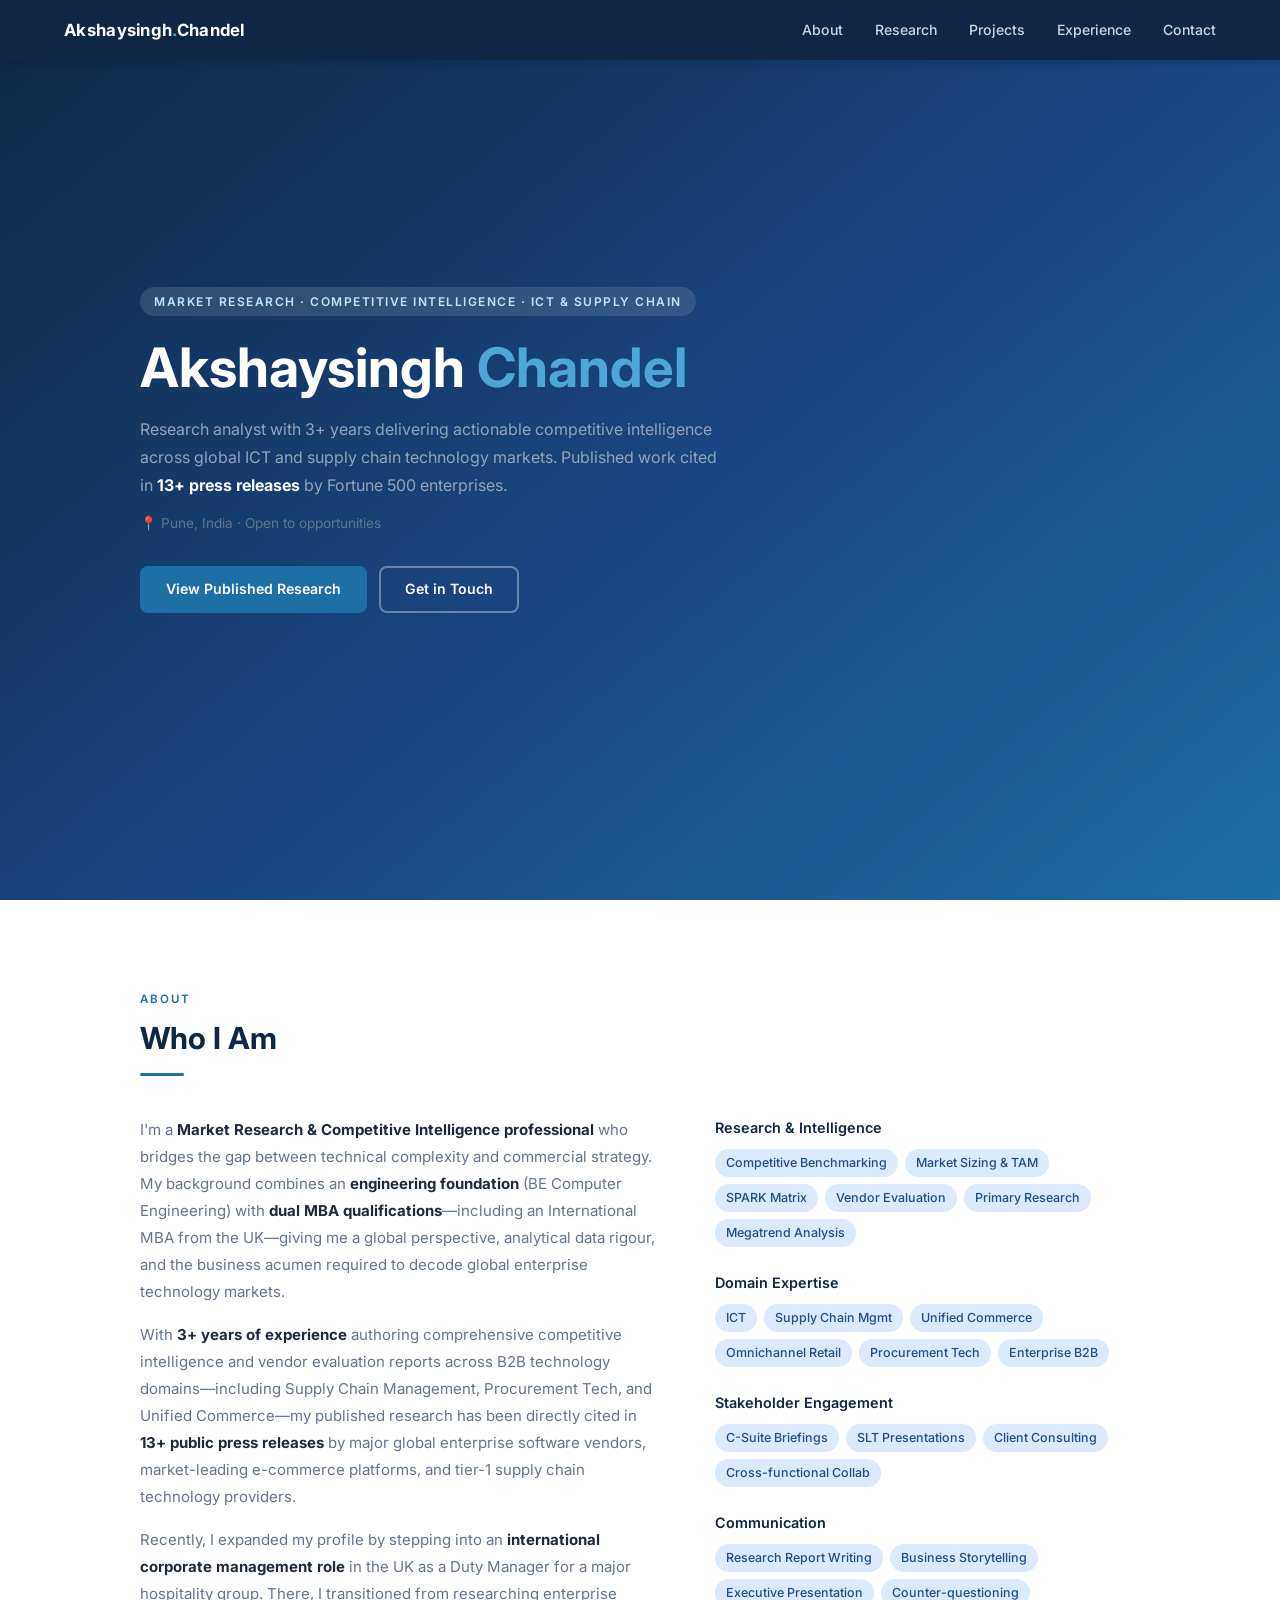
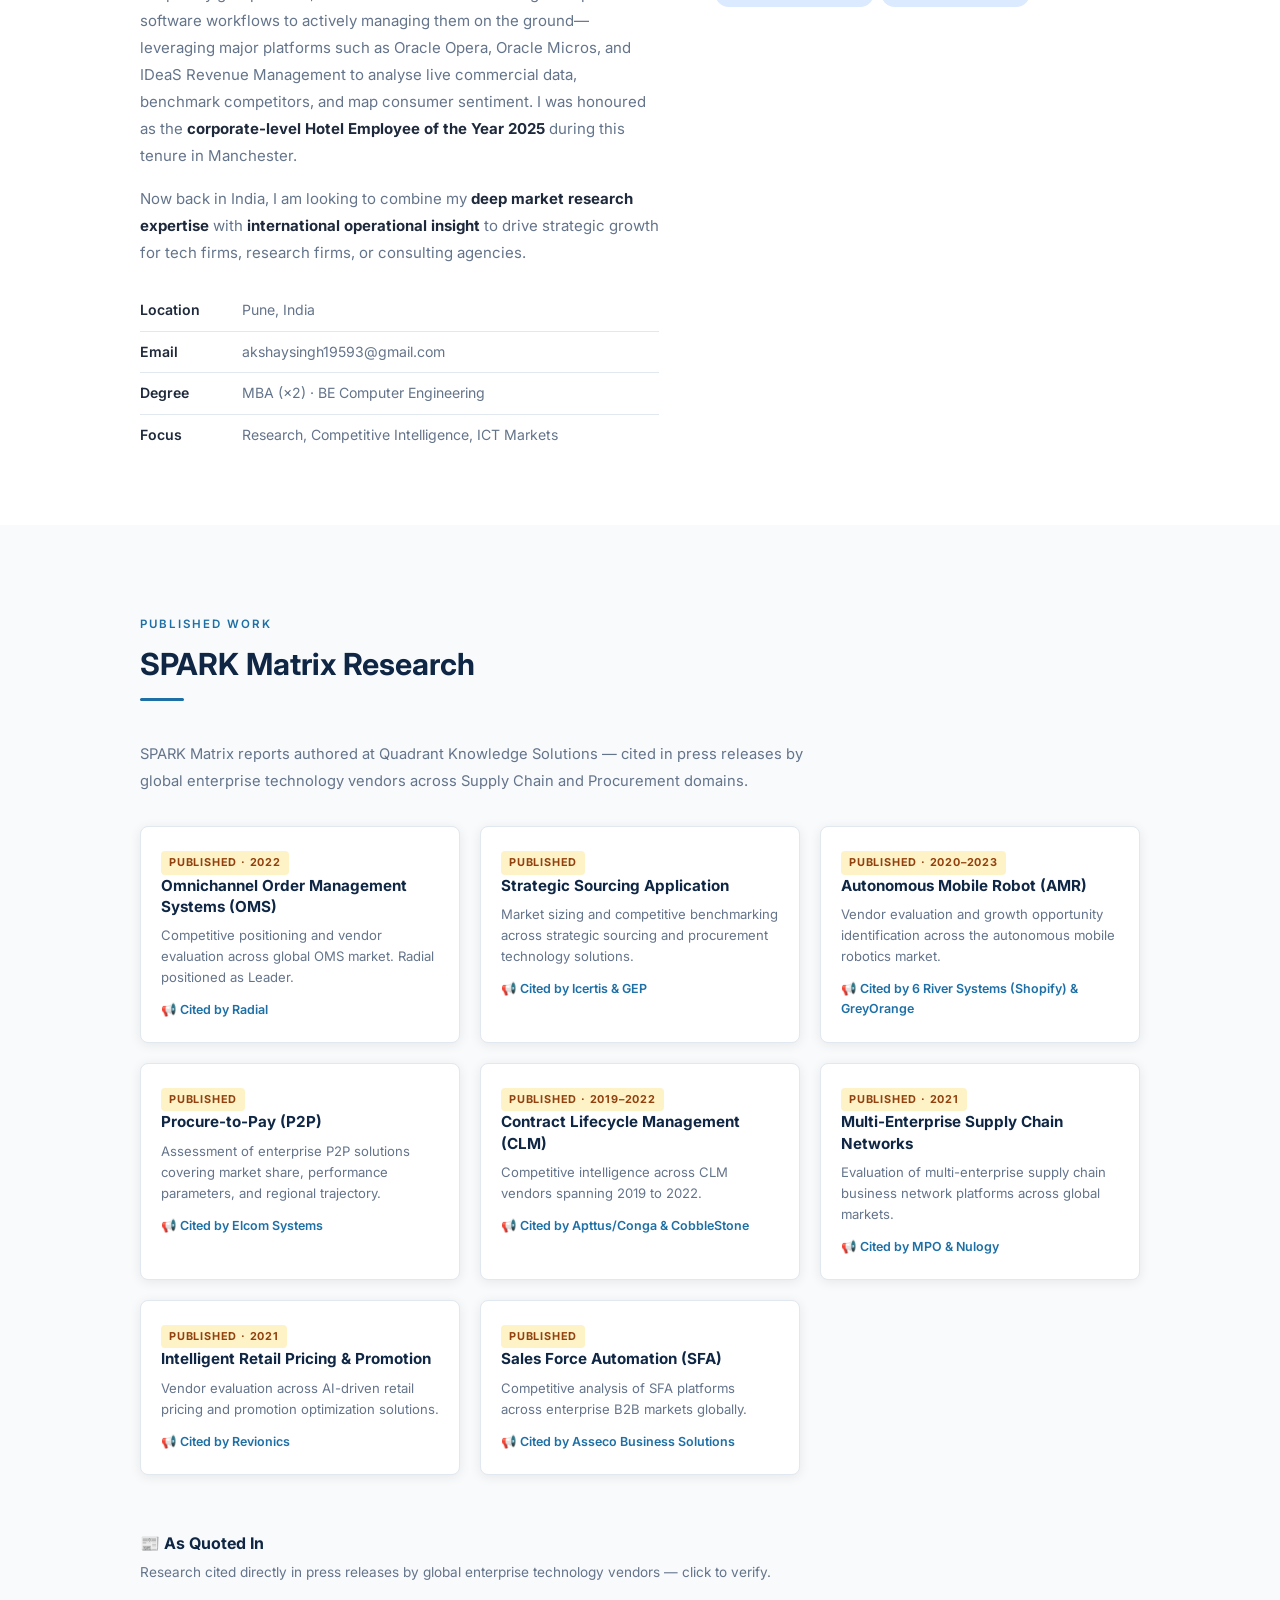
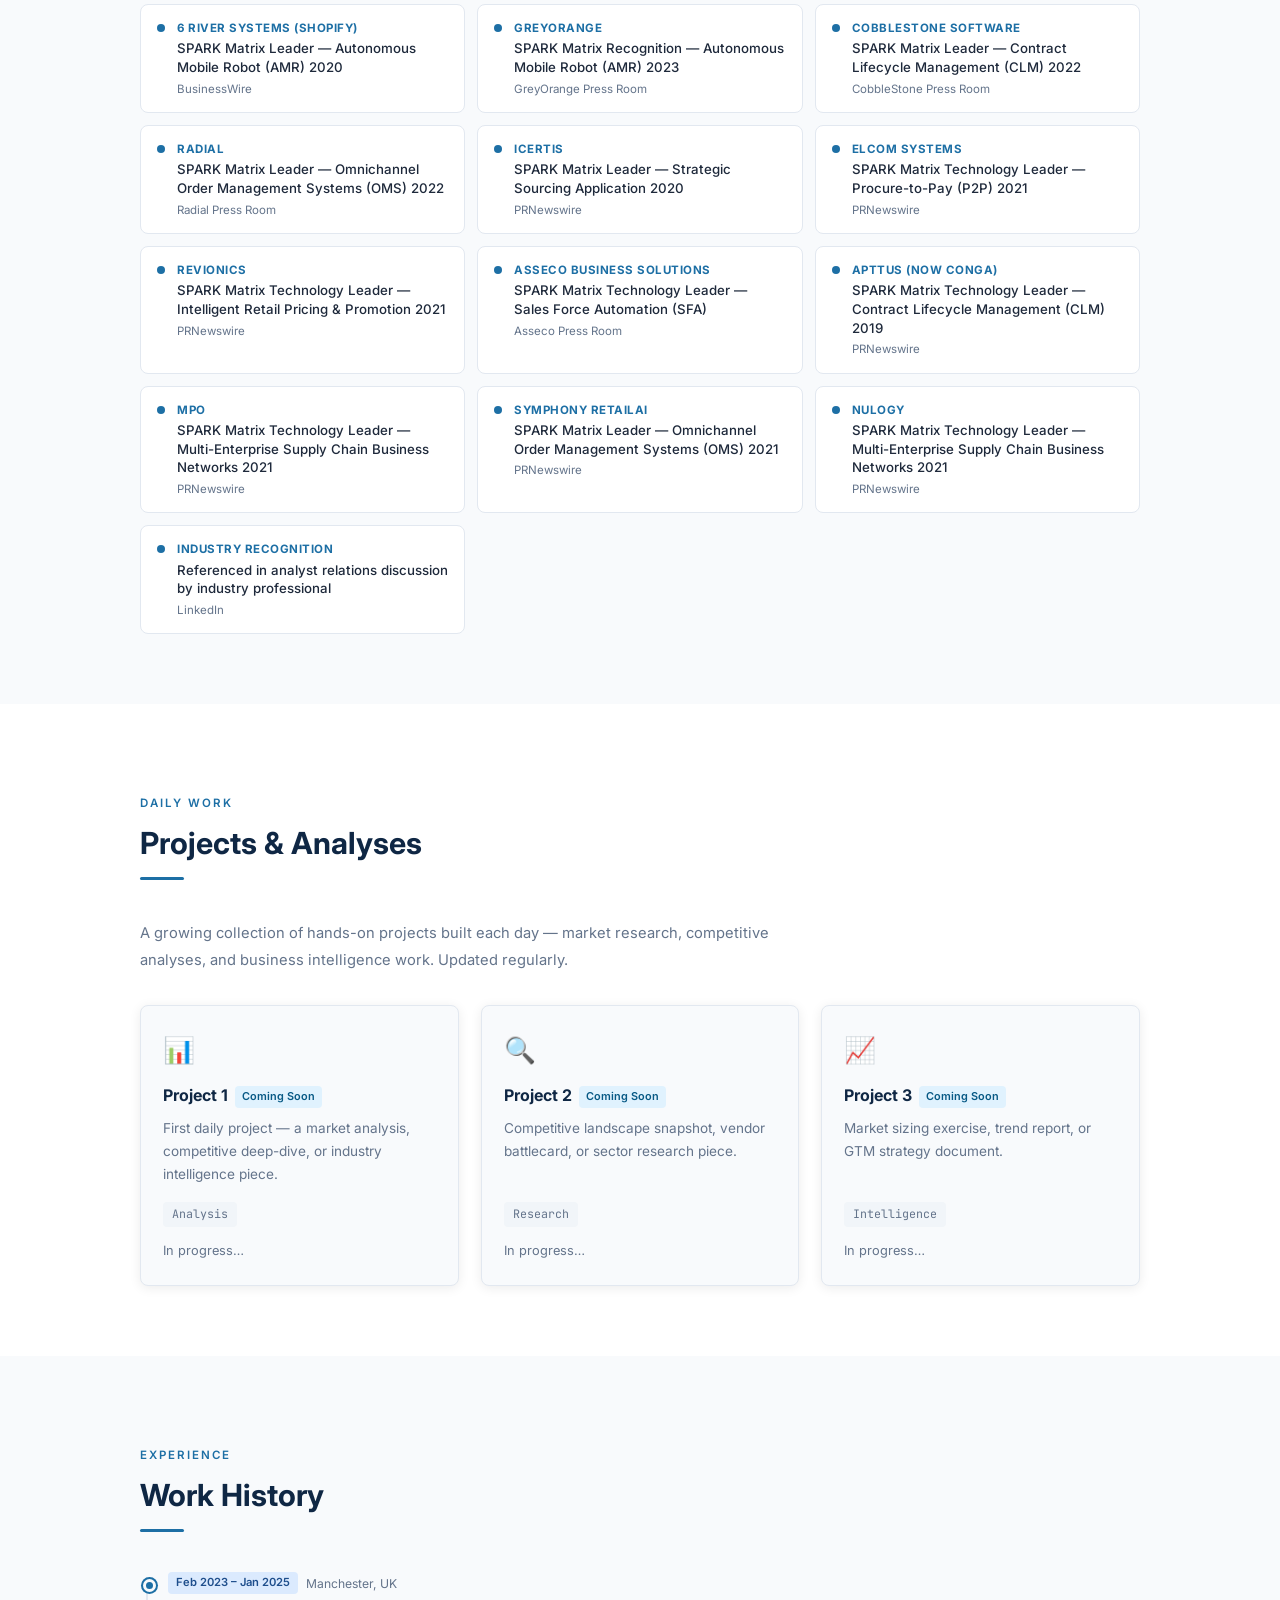
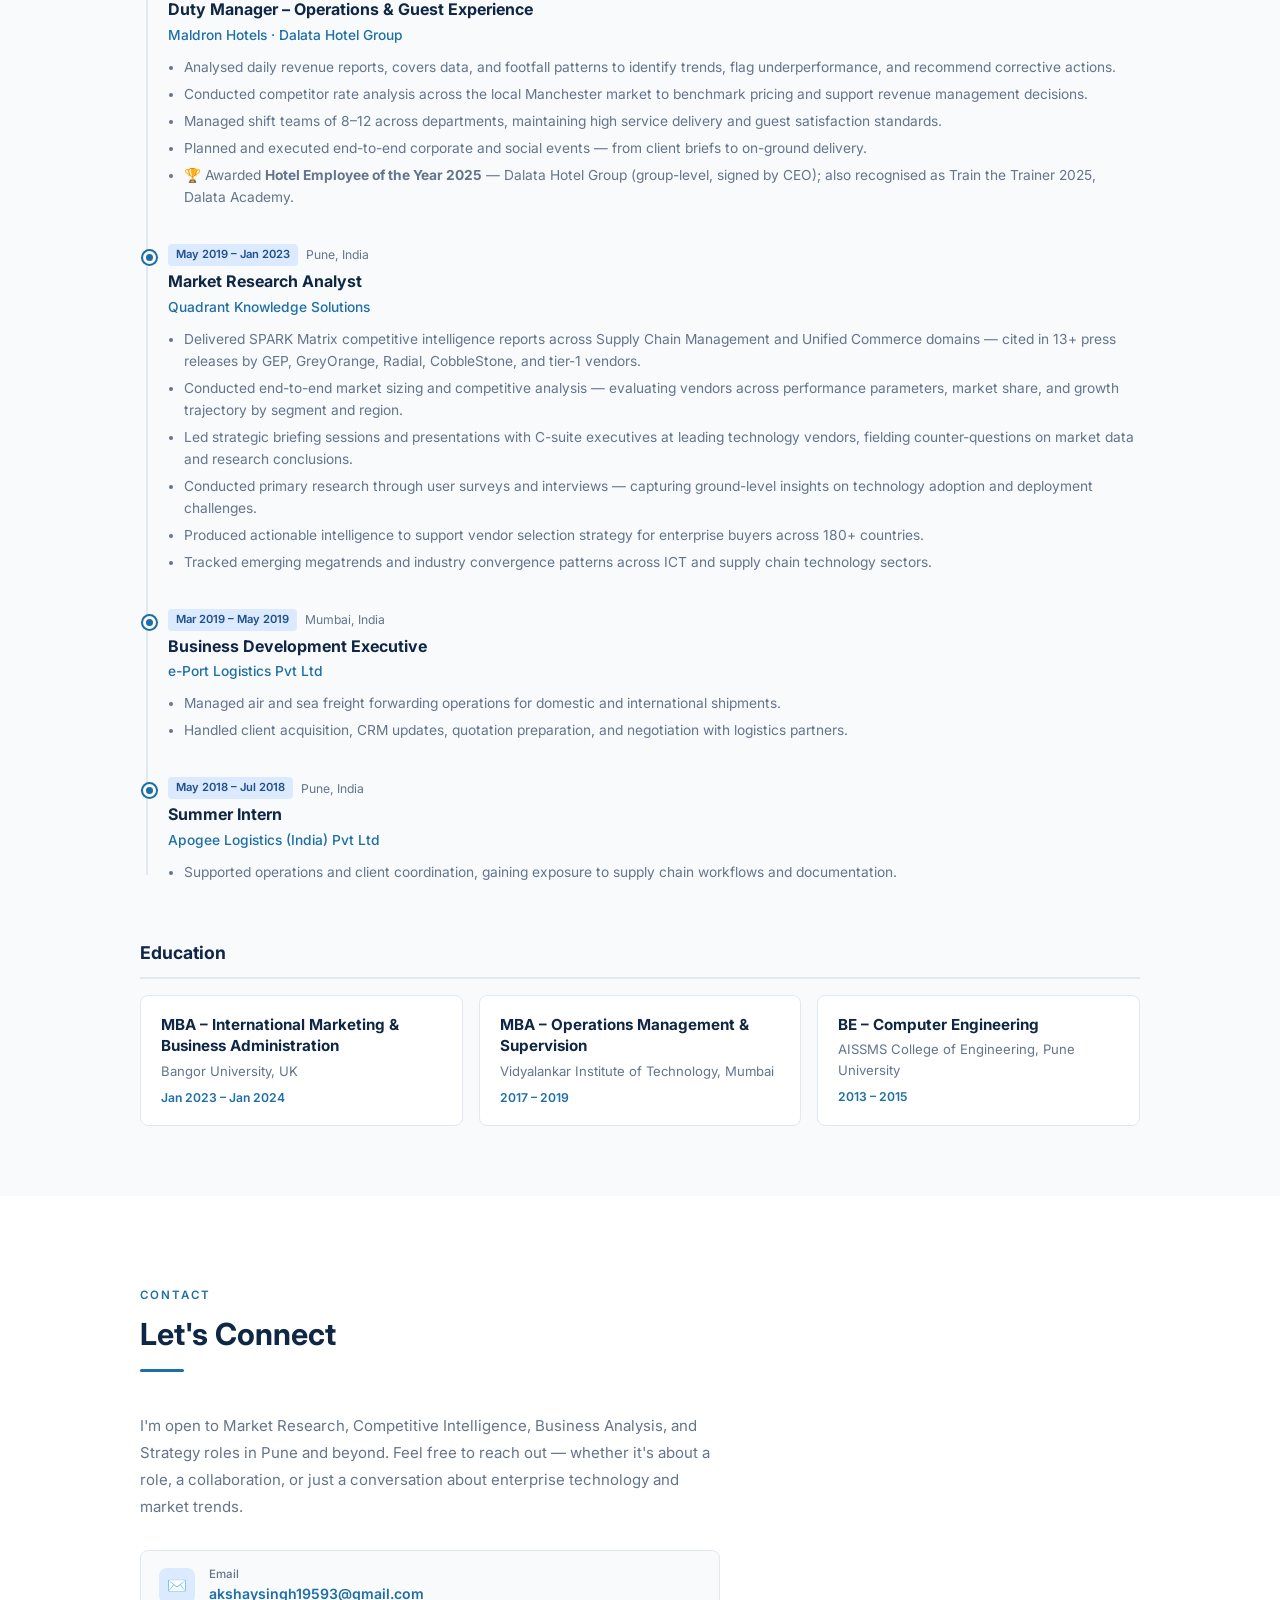
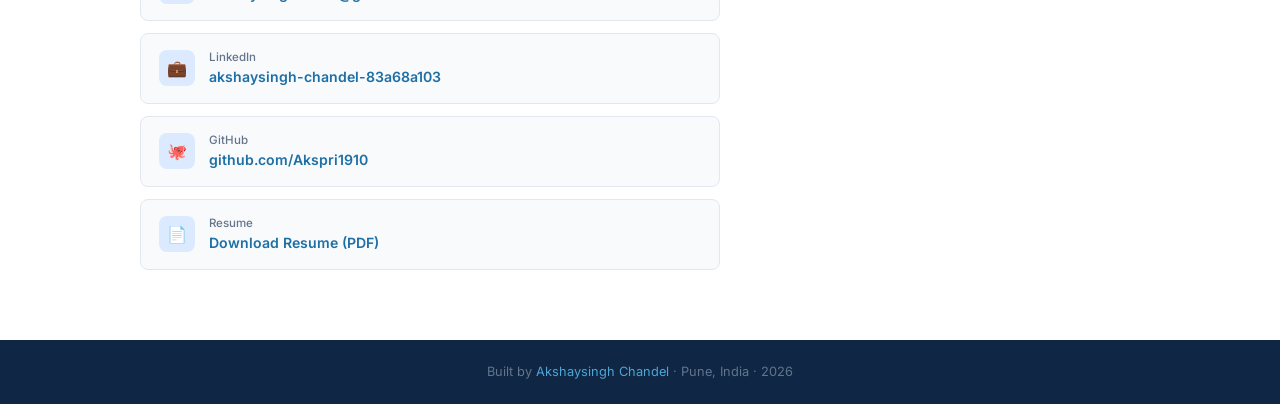
==== commit 01634a0b: "Update About section with enhanced narrative" ====
--- a/index.html
+++ b/index.html
@@ -156,10 +156,10 @@
 
 <section id="hero">
   <div class="hero-inner">
-    <div class="hero-tag">Market Research · Competitive Intelligence · ICT &amp; Supply Chain</div>
+    <div class="hero-tag">Market Research · Competitive Intelligence · ICT & Supply Chain</div>
     <h1 class="hero-name">Akshaysingh <span>Chandel</span></h1>
     <p class="hero-subtitle">
-      Research analyst with 3+ years delivering actionable competitive intelligence across global ICT and supply chain technology markets. Published work cited in <strong style="color:#fff;">13+ press releases</strong> by leading enterprise technology vendors.
+      Research analyst with 3+ years delivering actionable competitive intelligence across global ICT and supply chain technology markets. Published work cited in <strong style="color:#fff;">13+ press releases</strong> by Fortune 500 enterprises.
     </p>
     <p class="hero-location"><span>📍</span> Pune, India · Open to opportunities</p>
     <div class="hero-btns">
@@ -176,9 +176,10 @@
     <div class="section-divider"></div>
     <div class="about-grid">
       <div class="about-text">
-        <p>I'm a <strong>Market Research &amp; Competitive Intelligence professional</strong> with experience producing SPARK Matrix reports across Supply Chain Management, Unified Commerce, and Procurement domains. My work has been cited in 13+ press releases by global enterprise technology vendors.</p>
-        <p>I combine an <strong>engineering background</strong> with <strong>dual MBA qualifications</strong>, giving me both the analytical rigour to handle complex, multi-source research and the commercial acumen to translate findings into business impact.</p>
-        <p>Each day I build new projects at the intersection of data analysis, business intelligence, and technology research — expanding my capabilities and sharing the work here.</p>
+        <p>I'm a <strong>Market Research & Competitive Intelligence professional</strong> who bridges the gap between technical complexity and commercial strategy. My background combines an <strong>engineering foundation</strong> (BE Computer Engineering) with <strong>dual MBA qualifications</strong>—including an International MBA from the UK—giving me a global perspective, analytical data rigour, and the business acumen required to decode global enterprise technology markets.</p>
+        <p>With <strong>3+ years of experience</strong> authoring comprehensive competitive intelligence and vendor evaluation reports across B2B technology domains—including Supply Chain Management, Procurement Tech, and Unified Commerce—my published research has been directly cited in <strong>13+ public press releases</strong> by major global enterprise software vendors, market-leading e-commerce platforms, and tier-1 supply chain technology providers.</p>
+        <p>Recently, I expanded my profile by stepping into an <strong>international corporate management role</strong> in the UK as a Duty Manager for a major hospitality group. There, I transitioned from researching enterprise software workflows to actively managing them on the ground—leveraging major platforms such as Oracle Opera, Oracle Micros, and IDeaS Revenue Management to analyse live commercial data, benchmark competitors, and map consumer sentiment. I was honoured as the <strong>corporate-level Hotel Employee of the Year 2025</strong> during this tenure in Manchester.</p>
+        <p>Now back in India, I am looking to combine my <strong>deep market research expertise</strong> with <strong>international operational insight</strong> to drive strategic growth for tech firms, research firms, or consulting agencies.</p>
         <ul class="info-list">
           <li><span class="info-label">Location</span><span class="info-val">Pune, India</span></li>
           <li><span class="info-label">Email</span><span class="info-val">akshaysingh19593@gmail.com</span></li>
@@ -187,10 +188,10 @@
         </ul>
       </div>
       <div class="skills-block">
-        <h3>Research &amp; Intelligence</h3>
+        <h3>Research & Intelligence</h3>
         <div class="tags">
           <span class="tag">Competitive Benchmarking</span>
-          <span class="tag">Market Sizing &amp; TAM</span>
+          <span class="tag">Market Sizing & TAM</span>
           <span class="tag">SPARK Matrix</span>
           <span class="tag">Vendor Evaluation</span>
           <span class="tag">Primary Research</span>
@@ -243,13 +244,13 @@
         <div class="pub-badge">Published</div>
         <h3>Strategic Sourcing Application</h3>
         <p>Market sizing and competitive benchmarking across strategic sourcing and procurement technology solutions.</p>
-        <div class="pub-vendor">📢 Cited by Icertis &amp; GEP</div>
+        <div class="pub-vendor">📢 Cited by Icertis & GEP</div>
       </div>
       <div class="pub-card">
         <div class="pub-badge">Published · 2020–2023</div>
         <h3>Autonomous Mobile Robot (AMR)</h3>
         <p>Vendor evaluation and growth opportunity identification across the autonomous mobile robotics market.</p>
-        <div class="pub-vendor">📢 Cited by 6 River Systems (Shopify) &amp; GreyOrange</div>
+        <div class="pub-vendor">📢 Cited by 6 River Systems (Shopify) & GreyOrange</div>
       </div>
       <div class="pub-card">
         <div class="pub-badge">Published</div>
@@ -261,17 +262,17 @@
         <div class="pub-badge">Published · 2019–2022</div>
         <h3>Contract Lifecycle Management (CLM)</h3>
         <p>Competitive intelligence across CLM vendors spanning 2019 to 2022.</p>
-        <div class="pub-vendor">📢 Cited by Apttus/Conga &amp; CobbleStone</div>
+        <div class="pub-vendor">📢 Cited by Apttus/Conga & CobbleStone</div>
       </div>
       <div class="pub-card">
         <div class="pub-badge">Published · 2021</div>
         <h3>Multi-Enterprise Supply Chain Networks</h3>
         <p>Evaluation of multi-enterprise supply chain business network platforms across global markets.</p>
-        <div class="pub-vendor">📢 Cited by MPO &amp; Nulogy</div>
+        <div class="pub-vendor">📢 Cited by MPO & Nulogy</div>
       </div>
       <div class="pub-card">
         <div class="pub-badge">Published · 2021</div>
-        <h3>Intelligent Retail Pricing &amp; Promotion</h3>
+        <h3>Intelligent Retail Pricing & Promotion</h3>
         <p>Vendor evaluation across AI-driven retail pricing and promotion optimization solutions.</p>
         <div class="pub-vendor">📢 Cited by Revionics</div>
       </div>
@@ -325,7 +326,7 @@
           </div>
         </a>
 
-        <a class="press-item" href="https://www.prnewswire.com/news-releases/icertis-named-as-a-2020-spark-matrix-leader-in-the-strategic-sourcing-application-market-by-quadrant-knowledge-solutions-300936169.html" target="_blank">
+        <a class="press-item" href="https://www.prnewswire.com/news-releases/icertis-named-as-a-2020-spark-matrix-leader-in-the-strategic-sourcing-application-market-by-quadrant-knowledge-solutions-300989752.html" target="_blank">
           <div class="press-dot"></div>
           <div class="press-item-content">
             <div class="press-company">Icertis</div>
@@ -334,7 +335,7 @@
           </div>
         </a>
 
-        <a class="press-item" href="https://www.prnewswire.com/news-releases/elcom-systems-ltd-named-as-a-2021-technology-leader-in-quadrant-knowledge-solutions-spark-matrix-for-procure-to-pay-p2p-301291397.html" target="_blank">
+        <a class="press-item" href="https://www.prnewswire.com/news-releases/elcom-systems-ltd-named-as-a-2021-technology-leader-in-quadrant-knowledge-solutions-spark-matrix-for-procure-to-pay-p2p-301264149.html" target="_blank">
           <div class="press-dot"></div>
           <div class="press-item-content">
             <div class="press-company">Elcom Systems</div>
@@ -343,11 +344,11 @@
           </div>
         </a>
 
-        <a class="press-item" href="https://www.prnewswire.com/news-releases/revionics-recognized-as-a-technology-leader-in-quadrant-knowledge-solutions-spark-matrix-for-intelligent-retail-pricing-and-promotion-301290403.html" target="_blank">
+        <a class="press-item" href="https://www.prnewswire.com/news-releases/revionics-recognized-as-a-technology-leader-in-quadrant-knowledge-solutions-spark-matrix-for-intelligent-retail-pricing-and-promotion-301297078.html" target="_blank">
           <div class="press-dot"></div>
           <div class="press-item-content">
             <div class="press-company">Revionics</div>
-            <div class="press-headline">SPARK Matrix Technology Leader — Intelligent Retail Pricing &amp; Promotion 2021</div>
+            <div class="press-headline">SPARK Matrix Technology Leader — Intelligent Retail Pricing & Promotion 2021</div>
             <div class="press-wire">PRNewswire</div>
           </div>
         </a>
@@ -361,7 +362,7 @@
           </div>
         </a>
 
-        <a class="press-item" href="https://www.prnewswire.com/news-releases/apttus-is-positioned-as-2019-technology-leader-in-the-contract-lifecycle-management-market-by-quadrant-knowledge-solutions-300820227.html" target="_blank">
+        <a class="press-item" href="https://www.prnewswire.com/news-releases/apttus-is-positioned-as-2019-technology-leader-in-the-contract-lifecycle-management-market-by-quadrant-knowledge-solutions-300824633.html" target="_blank">
           <div class="press-dot"></div>
           <div class="press-item-content">
             <div class="press-company">Apttus (now Conga)</div>
@@ -370,7 +371,7 @@
           </div>
         </a>
 
-        <a class="press-item" href="https://www.prnewswire.com/news-releases/mpo-named-as-a-2021-technology-leader-in-quadrant-knowledge-solutions-spark-matrix-for-multi-enterprise-supply-chain-business-networks-301305316.html" target="_blank">
+        <a class="press-item" href="https://www.prnewswire.com/news-releases/mpo-named-as-a-2021-technology-leader-in-quadrant-knowledge-solutions-spark-matrix-for-multi-enterprise-supply-chain-business-networks-301293087.html" target="_blank">
           <div class="press-dot"></div>
           <div class="press-item-content">
             <div class="press-company">MPO</div>
@@ -379,7 +380,7 @@
           </div>
         </a>
 
-        <a class="press-item" href="https://www.prnewswire.com/news-releases/symphony-retailai-is-positioned-as-a-leader-in-the-2021-spark-matrix-for-omnichannel-order-management-systems-by-quadrant-knowledge-solutions-301279837.html" target="_blank">
+        <a class="press-item" href="https://www.prnewswire.com/news-releases/symphony-retailai-is-positioned-as-a-leader-in-the-2021-spark-matrix-for-omnichannel-order-management-systems-by-quadrant-knowledge-solutions-301324925.html" target="_blank">
           <div class="press-dot"></div>
           <div class="press-item-content">
             <div class="press-company">Symphony RetailAI</div>
@@ -388,7 +389,7 @@
           </div>
         </a>
 
-        <a class="press-item" href="https://www.prnewswire.com/news-releases/nulogy-named-as-a-2021-technology-leader-in-quadrant-knowledge-solutions-spark-matrix-for-multi-enterprise-supply-chain-business-networks-301329717.html" target="_blank">
+        <a class="press-item" href="https://www.prnewswire.com/news-releases/nulogy-named-as-a-2021-technology-leader-in-quadrant-knowledge-solutions-spark-matrix-for-multi-enterprise-supply-chain-business-networks-301236842.html" target="_blank">
           <div class="press-dot"></div>
           <div class="press-item-content">
             <div class="press-company">Nulogy</div>
@@ -414,7 +415,7 @@
 <section id="projects">
   <div class="container">
     <p class="section-label">Daily Work</p>
-    <h2 class="section-title">Projects &amp; Analyses</h2>
+    <h2 class="section-title">Projects & Analyses</h2>
     <div class="section-divider"></div>
     <p style="color:var(--muted); margin-bottom: 32px; max-width: 680px; font-size: 0.92rem; line-height: 1.8;">
       A growing collection of hands-on projects built each day — market research, competitive analyses, and business intelligence work. Updated regularly.
@@ -454,7 +455,7 @@
       <div class="timeline-item">
         <div class="timeline-dot"></div>
         <div class="timeline-meta"><span class="timeline-period">Feb 2023 – Jan 2025</span><span>Manchester, UK</span></div>
-        <h3>Duty Manager – Operations &amp; Guest Experience</h3>
+        <h3>Duty Manager – Operations & Guest Experience</h3>
         <h4>Maldron Hotels · Dalata Hotel Group</h4>
         <ul>
           <li>Analysed daily revenue reports, covers data, and footfall patterns to identify trends, flag underperformance, and recommend corrective actions.</li>
@@ -470,7 +471,7 @@
         <h3>Market Research Analyst</h3>
         <h4>Quadrant Knowledge Solutions</h4>
         <ul>
-          <li>Delivered SPARK Matrix competitive intelligence reports across Supply Chain Management and Unified Commerce domains — cited in 13+ press releases by GEP, GreyOrange, Radial, CobbleStone, Apttus, Icertis and others.</li>
+          <li>Delivered SPARK Matrix competitive intelligence reports across Supply Chain Management and Unified Commerce domains — cited in 13+ press releases by GEP, GreyOrange, Radial, CobbleStone, and tier-1 vendors.</li>
           <li>Conducted end-to-end market sizing and competitive analysis — evaluating vendors across performance parameters, market share, and growth trajectory by segment and region.</li>
           <li>Led strategic briefing sessions and presentations with C-suite executives at leading technology vendors, fielding counter-questions on market data and research conclusions.</li>
           <li>Conducted primary research through user surveys and interviews — capturing ground-level insights on technology adoption and deployment challenges.</li>
@@ -501,12 +502,12 @@
     <p class="edu-section-title">Education</p>
     <div class="education-grid">
       <div class="edu-card">
-        <h3>MBA – International Marketing &amp; Business Administration</h3>
+        <h3>MBA – International Marketing & Business Administration</h3>
         <p>Bangor University, UK</p>
         <p class="year">Jan 2023 – Jan 2024</p>
       </div>
       <div class="edu-card">
-        <h3>MBA – Operations Management &amp; Supervision</h3>
+        <h3>MBA – Operations Management & Supervision</h3>
         <p>Vidyalankar Institute of Technology, Mumbai</p>
         <p class="year">2017 – 2019</p>
       </div>
@@ -525,7 +526,7 @@
     <h2 class="section-title">Let's Connect</h2>
     <div class="section-divider"></div>
     <div class="contact-inner">
-      <p class="contact-intro">I'm open to Market Research, Competitive Intelligence, Business Analysis, and Strategy roles in Pune and beyond. Feel free to reach out — whether it's about a role, a project collaboration, or research discussion.</p>
+      <p class="contact-intro">I'm open to Market Research, Competitive Intelligence, Business Analysis, and Strategy roles in Pune and beyond. Feel free to reach out — whether it's about a role, a collaboration, or just a conversation about enterprise technology and market trends.</p>
       <div class="contact-links">
         <div class="contact-row">
           <div class="contact-icon">✉️</div>
@@ -580,4 +581,4 @@
   sections.forEach(s => observer.observe(s));
 </script>
 </body>
-</html>
+</html>
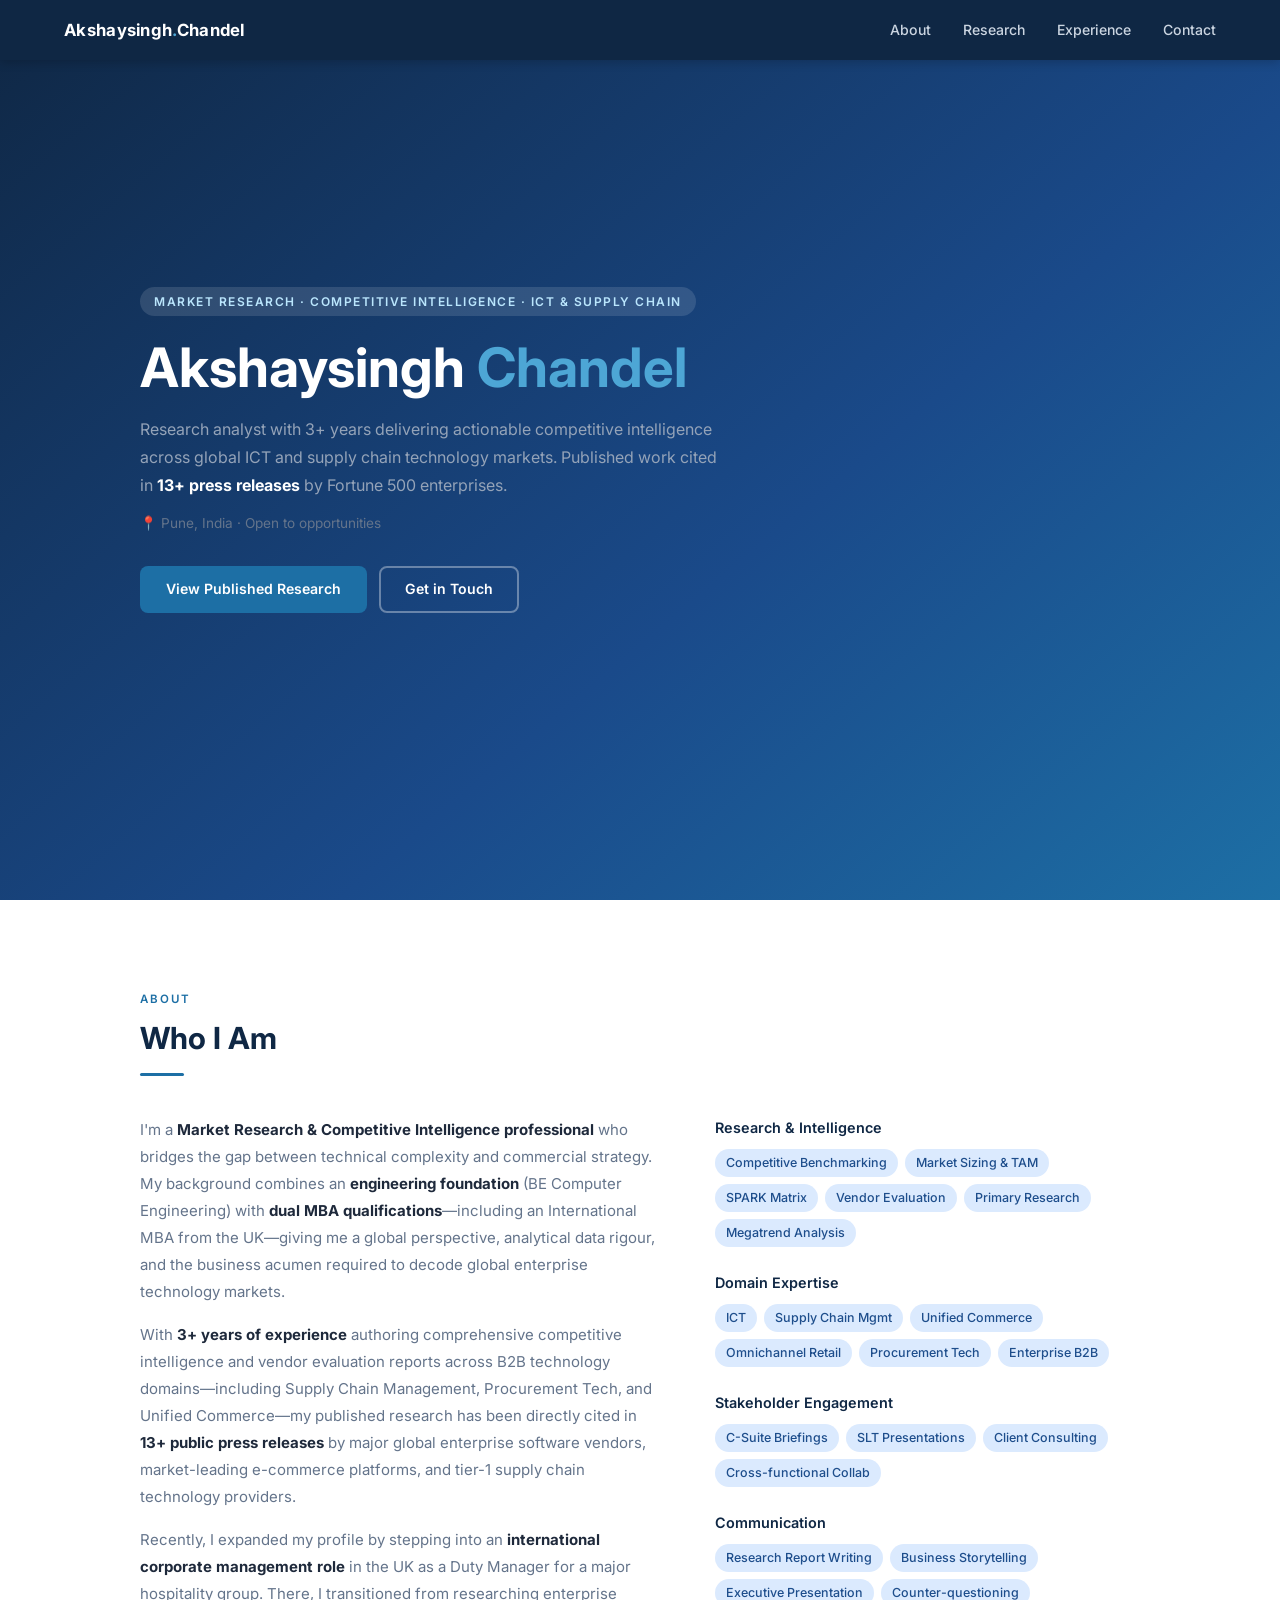
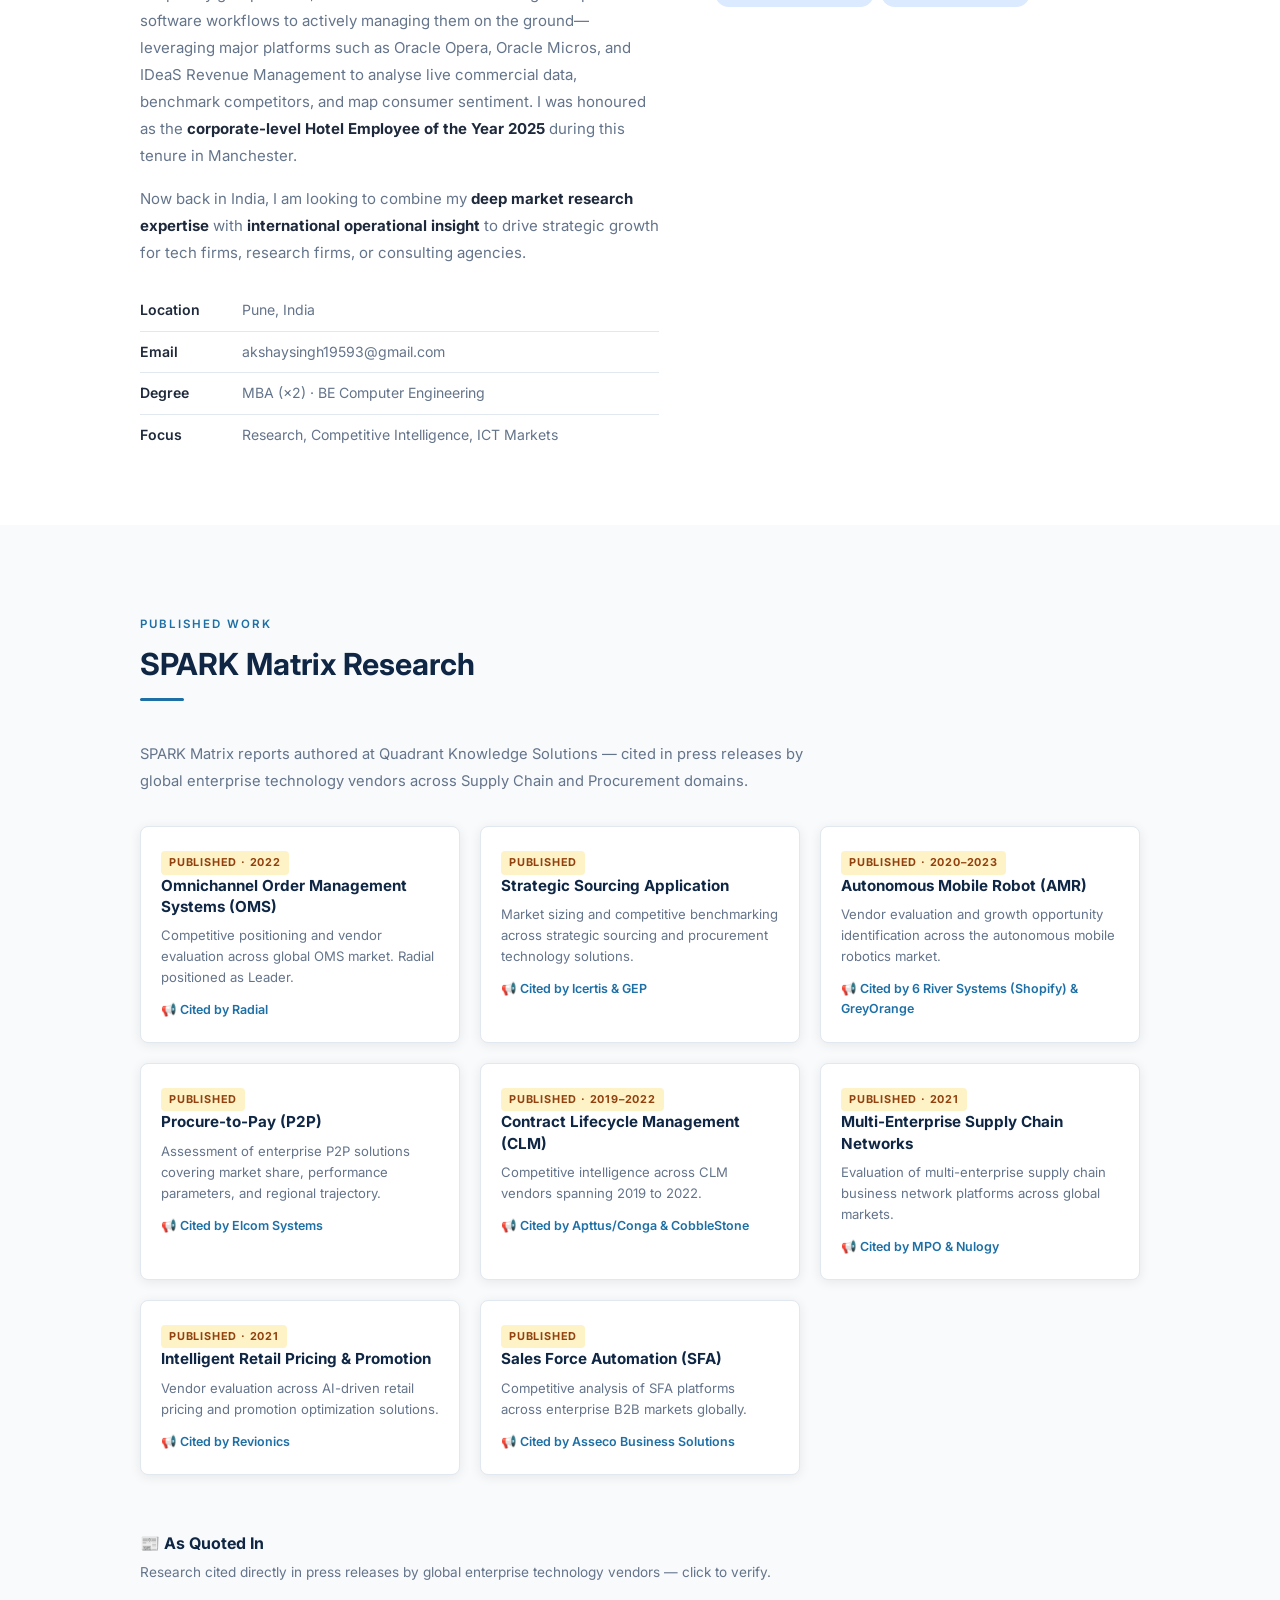
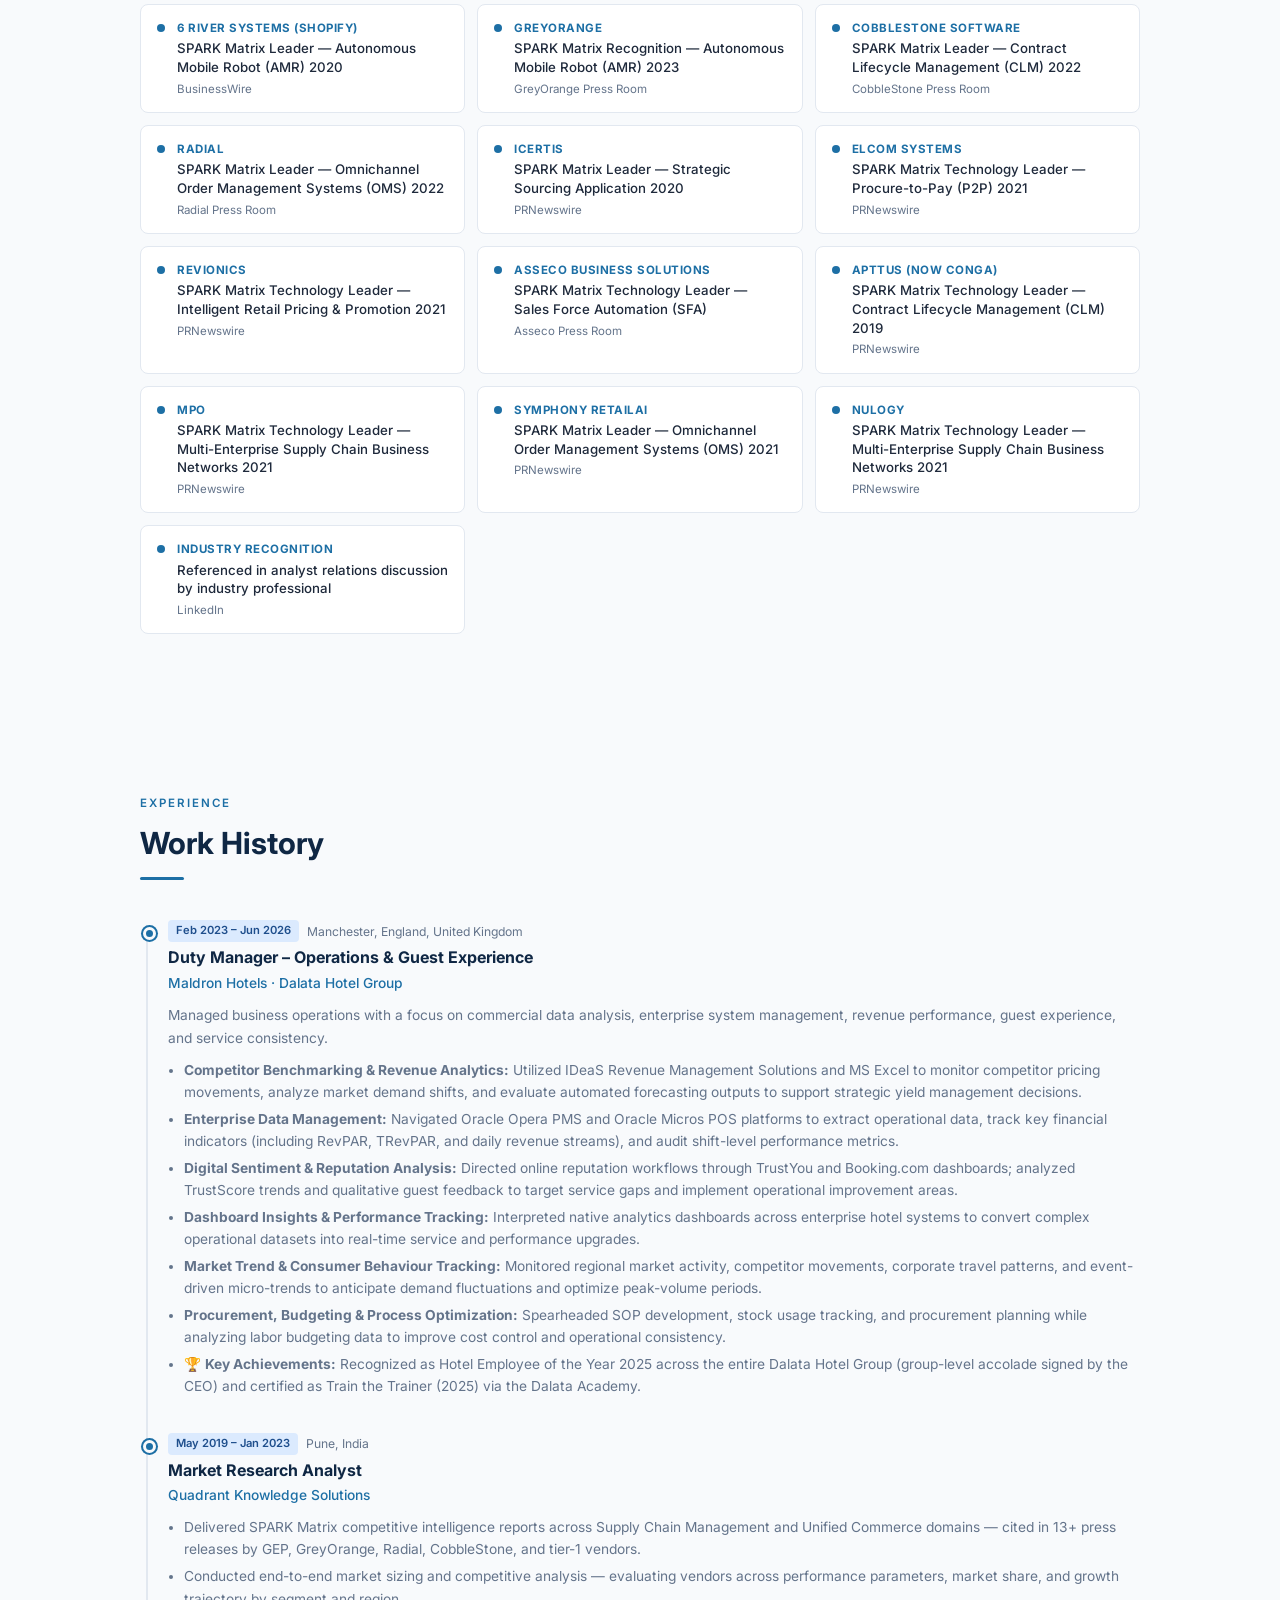
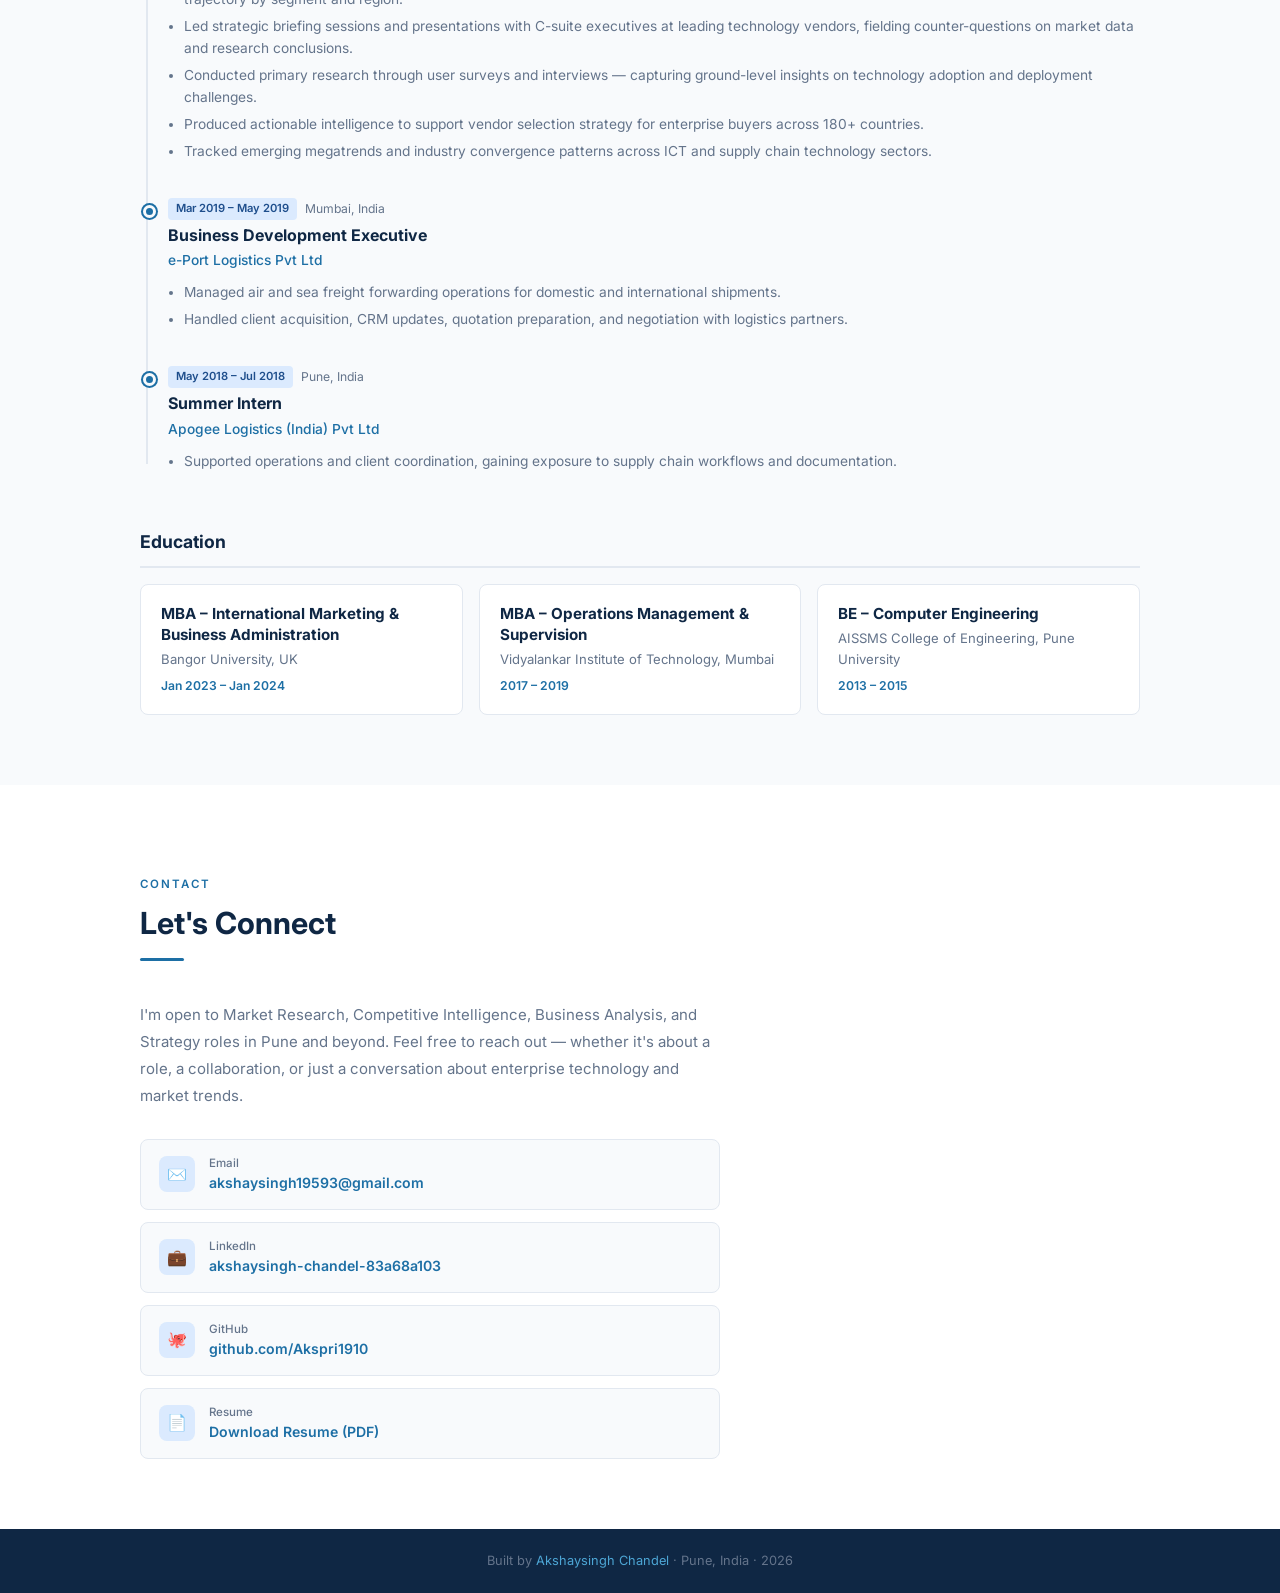
==== commit 733b83f4: "Remove Projects section and enhance Dalata Hotel Group role with comprehensive bullet points" ====
--- a/index.html
+++ b/index.html
@@ -93,19 +93,6 @@
     .press-item-content .press-company { font-size: 0.72rem; font-weight: 700; color: var(--accent); text-transform: uppercase; letter-spacing: 0.5px; }
     .press-item-content .press-headline { font-size: 0.83rem; font-weight: 500; color: var(--text); line-height: 1.4; margin-top: 2px; }
     .press-item-content .press-wire { font-size: 0.72rem; color: var(--muted); margin-top: 3px; }
-    #projects { background: var(--surface); }
-    .projects-grid { display: grid; grid-template-columns: repeat(auto-fill, minmax(290px, 1fr)); gap: 22px; }
-    .project-card { background: var(--bg); border: 1px solid var(--border); border-radius: var(--radius); padding: 24px 22px; box-shadow: var(--shadow); transition: transform 0.2s, box-shadow 0.2s; display: flex; flex-direction: column; }
-    .project-card:hover { transform: translateY(-3px); box-shadow: 0 8px 24px rgba(0,0,0,0.1); }
-    .project-icon { font-size: 1.6rem; margin-bottom: 12px; }
-    .project-card h3 { font-size: 1rem; font-weight: 700; color: var(--navy); margin-bottom: 8px; }
-    .project-card p { color: var(--muted); font-size: 0.85rem; line-height: 1.7; flex: 1; margin-bottom: 16px; }
-    .project-tags { display: flex; flex-wrap: wrap; gap: 6px; margin-bottom: 14px; }
-    .project-tag { background: #f1f5f9; color: var(--muted); font-size: 0.73rem; padding: 3px 9px; border-radius: 4px; font-family: 'JetBrains Mono', monospace; }
-    .project-links { display: flex; gap: 12px; }
-    .project-link { font-size: 0.82rem; font-weight: 600; color: var(--accent); }
-    .project-link:hover { text-decoration: underline; }
-    .badge-coming { display: inline-block; background: #e0f2fe; color: #075985; font-size: 0.68rem; font-weight: 600; padding: 2px 7px; border-radius: 4px; margin-left: 7px; vertical-align: middle; }
     #experience { background: var(--bg); }
     .timeline { position: relative; padding-left: 28px; }
     .timeline::before { content: ''; position: absolute; left: 6px; top: 8px; bottom: 8px; width: 2px; background: var(--border); }
@@ -118,6 +105,7 @@
     .timeline-item h4 { font-size: 0.86rem; font-weight: 500; color: var(--accent); margin-bottom: 10px; }
     .timeline-item ul { padding-left: 16px; color: var(--muted); font-size: 0.86rem; }
     .timeline-item ul li { margin-bottom: 5px; line-height: 1.6; }
+    .timeline-intro { color: var(--muted); font-size: 0.86rem; line-height: 1.7; margin-bottom: 8px; }
     .edu-section-title { font-size: 1.1rem; font-weight: 700; color: var(--navy); margin-bottom: 16px; margin-top: 56px; padding-bottom: 10px; border-bottom: 2px solid var(--border); }
     .education-grid { display: grid; grid-template-columns: repeat(auto-fill, minmax(260px, 1fr)); gap: 16px; }
     .edu-card { background: var(--surface); border: 1px solid var(--border); border-radius: var(--radius); padding: 18px 20px; }
@@ -148,7 +136,6 @@
   <ul class="nav-links">
     <li><a href="#about">About</a></li>
     <li><a href="#publications">Research</a></li>
-    <li><a href="#projects">Projects</a></li>
     <li><a href="#experience">Experience</a></li>
     <li><a href="#contact">Contact</a></li>
   </ul>
@@ -412,40 +399,6 @@
   </div>
 </section>
 
-<section id="projects">
-  <div class="container">
-    <p class="section-label">Daily Work</p>
-    <h2 class="section-title">Projects & Analyses</h2>
-    <div class="section-divider"></div>
-    <p style="color:var(--muted); margin-bottom: 32px; max-width: 680px; font-size: 0.92rem; line-height: 1.8;">
-      A growing collection of hands-on projects built each day — market research, competitive analyses, and business intelligence work. Updated regularly.
-    </p>
-    <div class="projects-grid">
-      <div class="project-card">
-        <div class="project-icon">📊</div>
-        <h3>Project 1<span class="badge-coming">Coming Soon</span></h3>
-        <p>First daily project — a market analysis, competitive deep-dive, or industry intelligence piece.</p>
-        <div class="project-tags"><span class="project-tag">Analysis</span></div>
-        <div class="project-links"><span style="font-size:0.8rem; color:var(--muted);">In progress…</span></div>
-      </div>
-      <div class="project-card">
-        <div class="project-icon">🔍</div>
-        <h3>Project 2<span class="badge-coming">Coming Soon</span></h3>
-        <p>Competitive landscape snapshot, vendor battlecard, or sector research piece.</p>
-        <div class="project-tags"><span class="project-tag">Research</span></div>
-        <div class="project-links"><span style="font-size:0.8rem; color:var(--muted);">In progress…</span></div>
-      </div>
-      <div class="project-card">
-        <div class="project-icon">📈</div>
-        <h3>Project 3<span class="badge-coming">Coming Soon</span></h3>
-        <p>Market sizing exercise, trend report, or GTM strategy document.</p>
-        <div class="project-tags"><span class="project-tag">Intelligence</span></div>
-        <div class="project-links"><span style="font-size:0.8rem; color:var(--muted);">In progress…</span></div>
-      </div>
-    </div>
-  </div>
-</section>
-
 <section id="experience">
   <div class="container">
     <p class="section-label">Experience</p>
@@ -454,15 +407,18 @@
     <div class="timeline">
       <div class="timeline-item">
         <div class="timeline-dot"></div>
-        <div class="timeline-meta"><span class="timeline-period">Feb 2023 – Jan 2025</span><span>Manchester, UK</span></div>
+        <div class="timeline-meta"><span class="timeline-period">Feb 2023 – Jun 2026</span><span>Manchester, England, United Kingdom</span></div>
         <h3>Duty Manager – Operations & Guest Experience</h3>
         <h4>Maldron Hotels · Dalata Hotel Group</h4>
+        <p class="timeline-intro">Managed business operations with a focus on commercial data analysis, enterprise system management, revenue performance, guest experience, and service consistency.</p>
         <ul>
-          <li>Analysed daily revenue reports, covers data, and footfall patterns to identify trends, flag underperformance, and recommend corrective actions.</li>
-          <li>Conducted competitor rate analysis across the local Manchester market to benchmark pricing and support revenue management decisions.</li>
-          <li>Managed shift teams of 8–12 across departments, maintaining high service delivery and guest satisfaction standards.</li>
-          <li>Planned and executed end-to-end corporate and social events — from client briefs to on-ground delivery.</li>
-          <li>🏆 Awarded <strong>Hotel Employee of the Year 2025</strong> — Dalata Hotel Group (group-level, signed by CEO); also recognised as Train the Trainer 2025, Dalata Academy.</li>
+          <li><strong>Competitor Benchmarking & Revenue Analytics:</strong> Utilized IDeaS Revenue Management Solutions and MS Excel to monitor competitor pricing movements, analyze market demand shifts, and evaluate automated forecasting outputs to support strategic yield management decisions.</li>
+          <li><strong>Enterprise Data Management:</strong> Navigated Oracle Opera PMS and Oracle Micros POS platforms to extract operational data, track key financial indicators (including RevPAR, TRevPAR, and daily revenue streams), and audit shift-level performance metrics.</li>
+          <li><strong>Digital Sentiment & Reputation Analysis:</strong> Directed online reputation workflows through TrustYou and Booking.com dashboards; analyzed TrustScore trends and qualitative guest feedback to target service gaps and implement operational improvement areas.</li>
+          <li><strong>Dashboard Insights & Performance Tracking:</strong> Interpreted native analytics dashboards across enterprise hotel systems to convert complex operational datasets into real-time service and performance upgrades.</li>
+          <li><strong>Market Trend & Consumer Behaviour Tracking:</strong> Monitored regional market activity, competitor movements, corporate travel patterns, and event-driven micro-trends to anticipate demand fluctuations and optimize peak-volume periods.</li>
+          <li><strong>Procurement, Budgeting & Process Optimization:</strong> Spearheaded SOP development, stock usage tracking, and procurement planning while analyzing labor budgeting data to improve cost control and operational consistency.</li>
+          <li>🏆 <strong>Key Achievements:</strong> Recognized as Hotel Employee of the Year 2025 across the entire Dalata Hotel Group (group-level accolade signed by the CEO) and certified as Train the Trainer (2025) via the Dalata Academy.</li>
         </ul>
       </div>
       <div class="timeline-item">
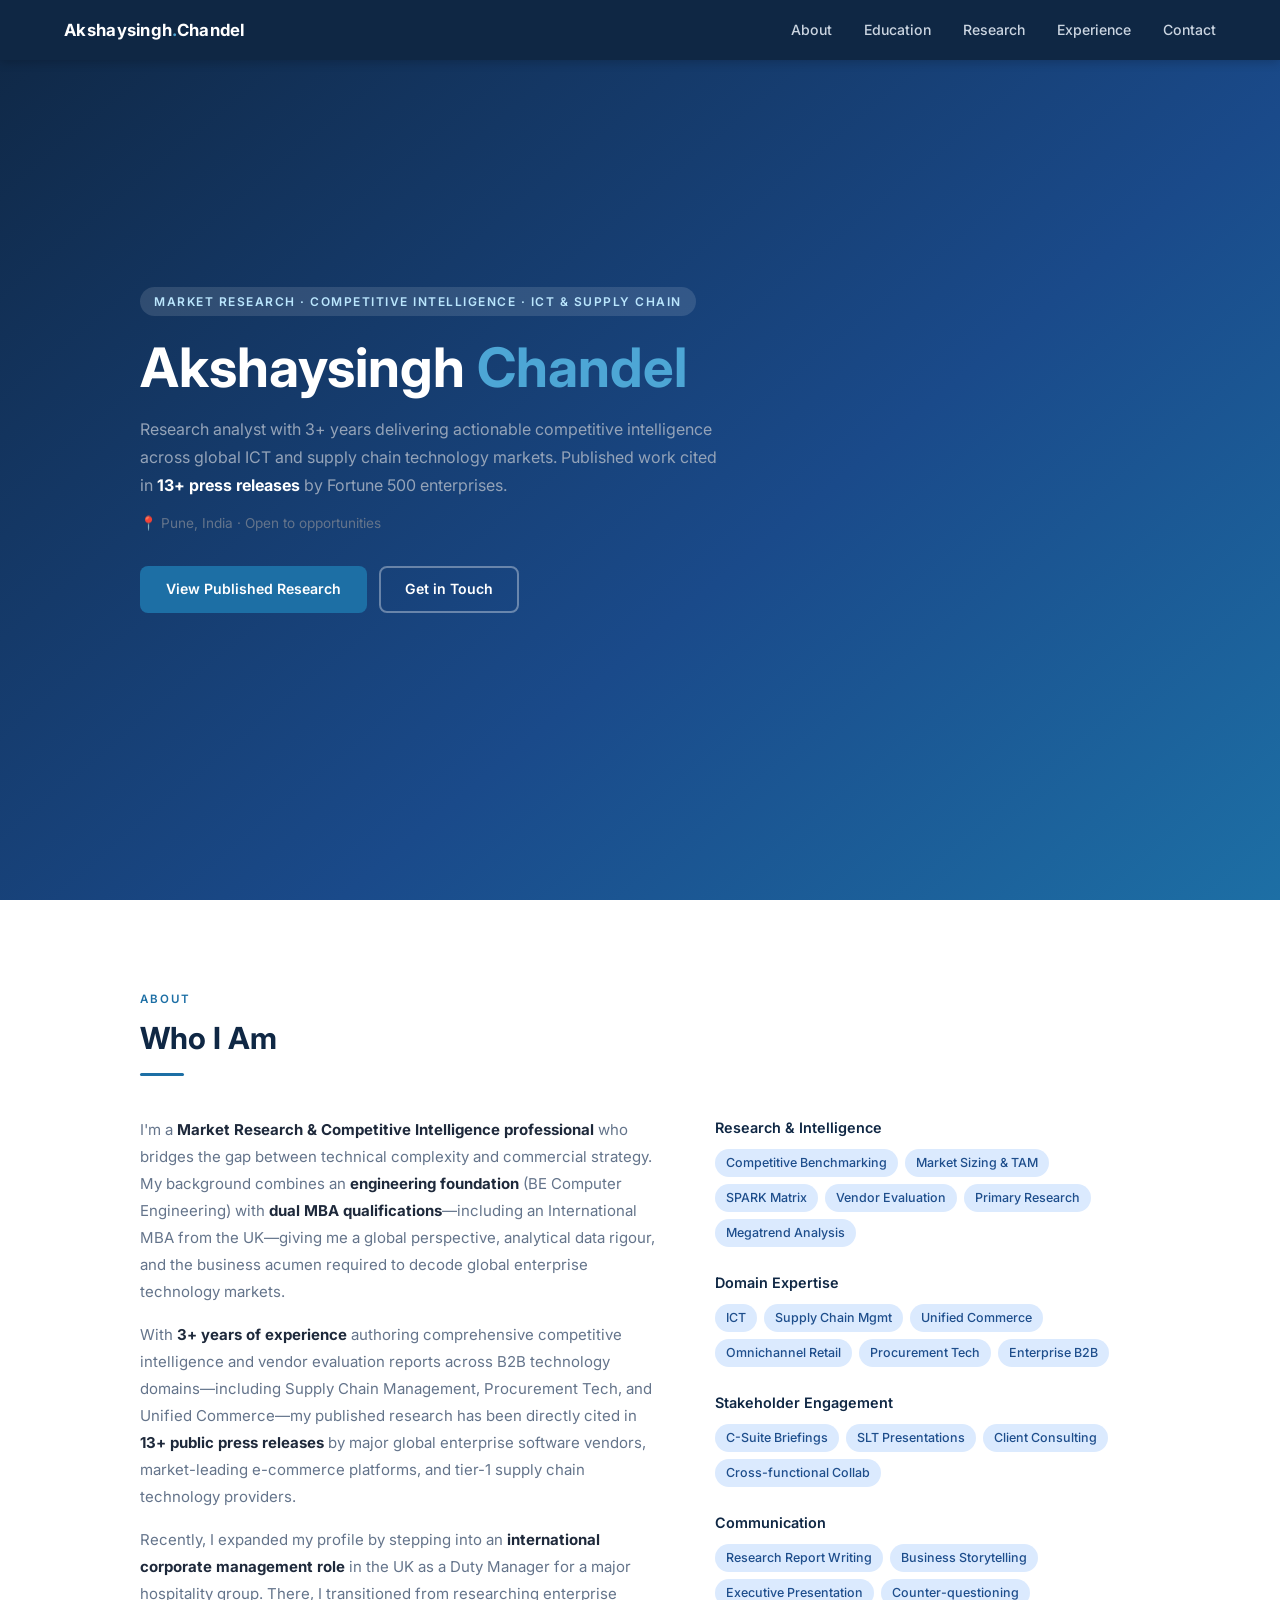
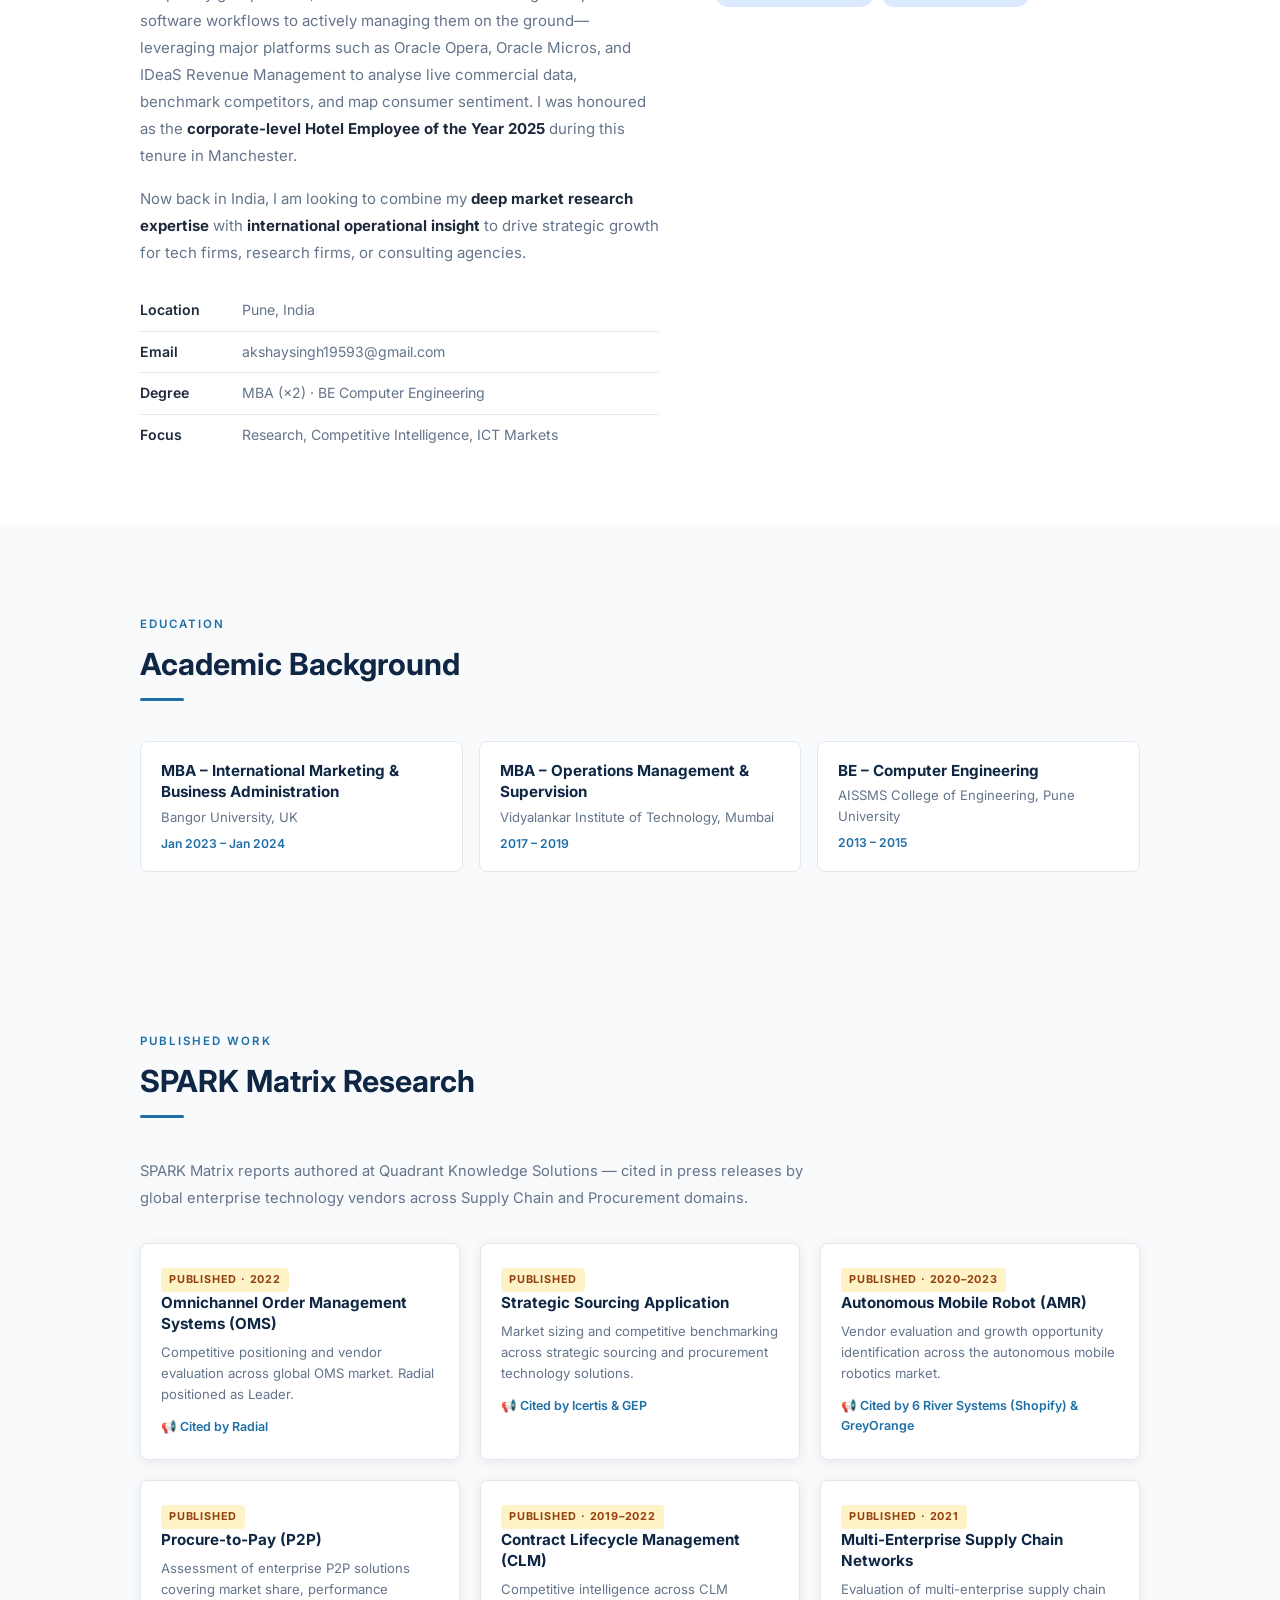
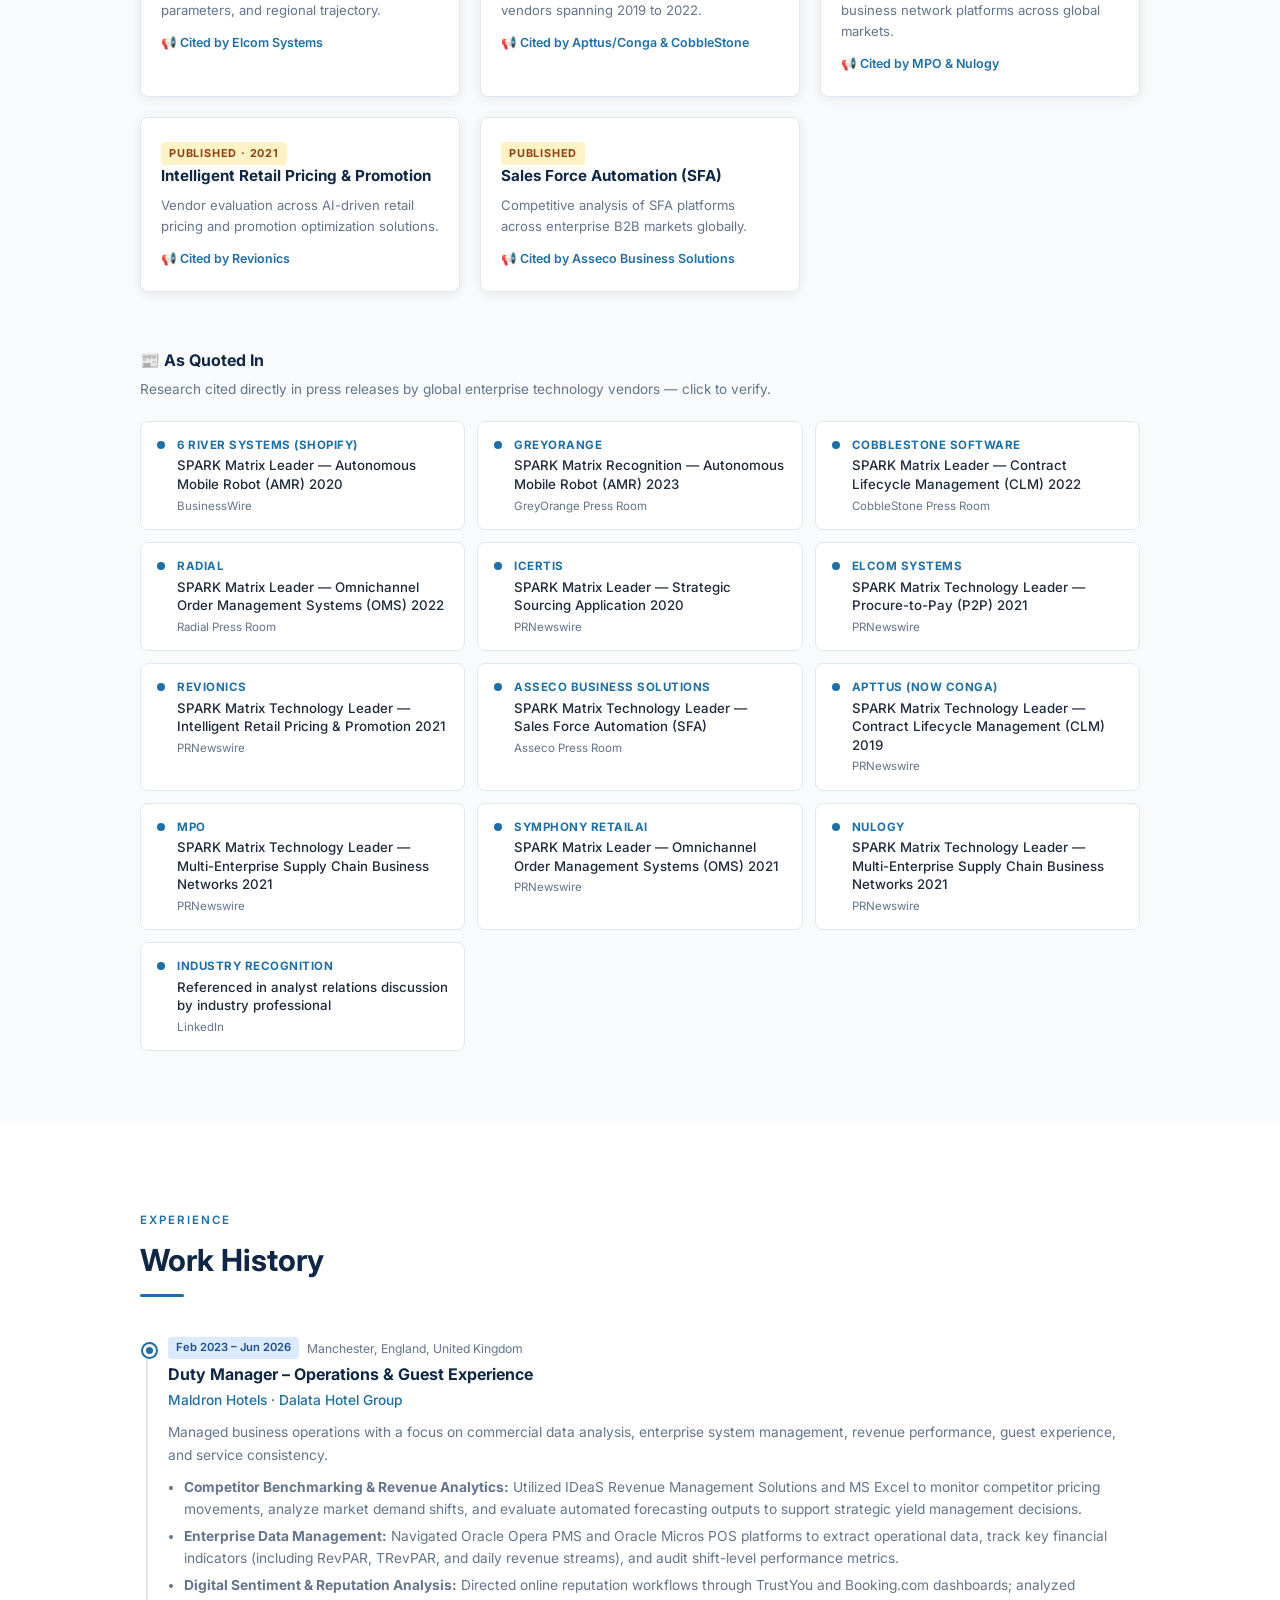
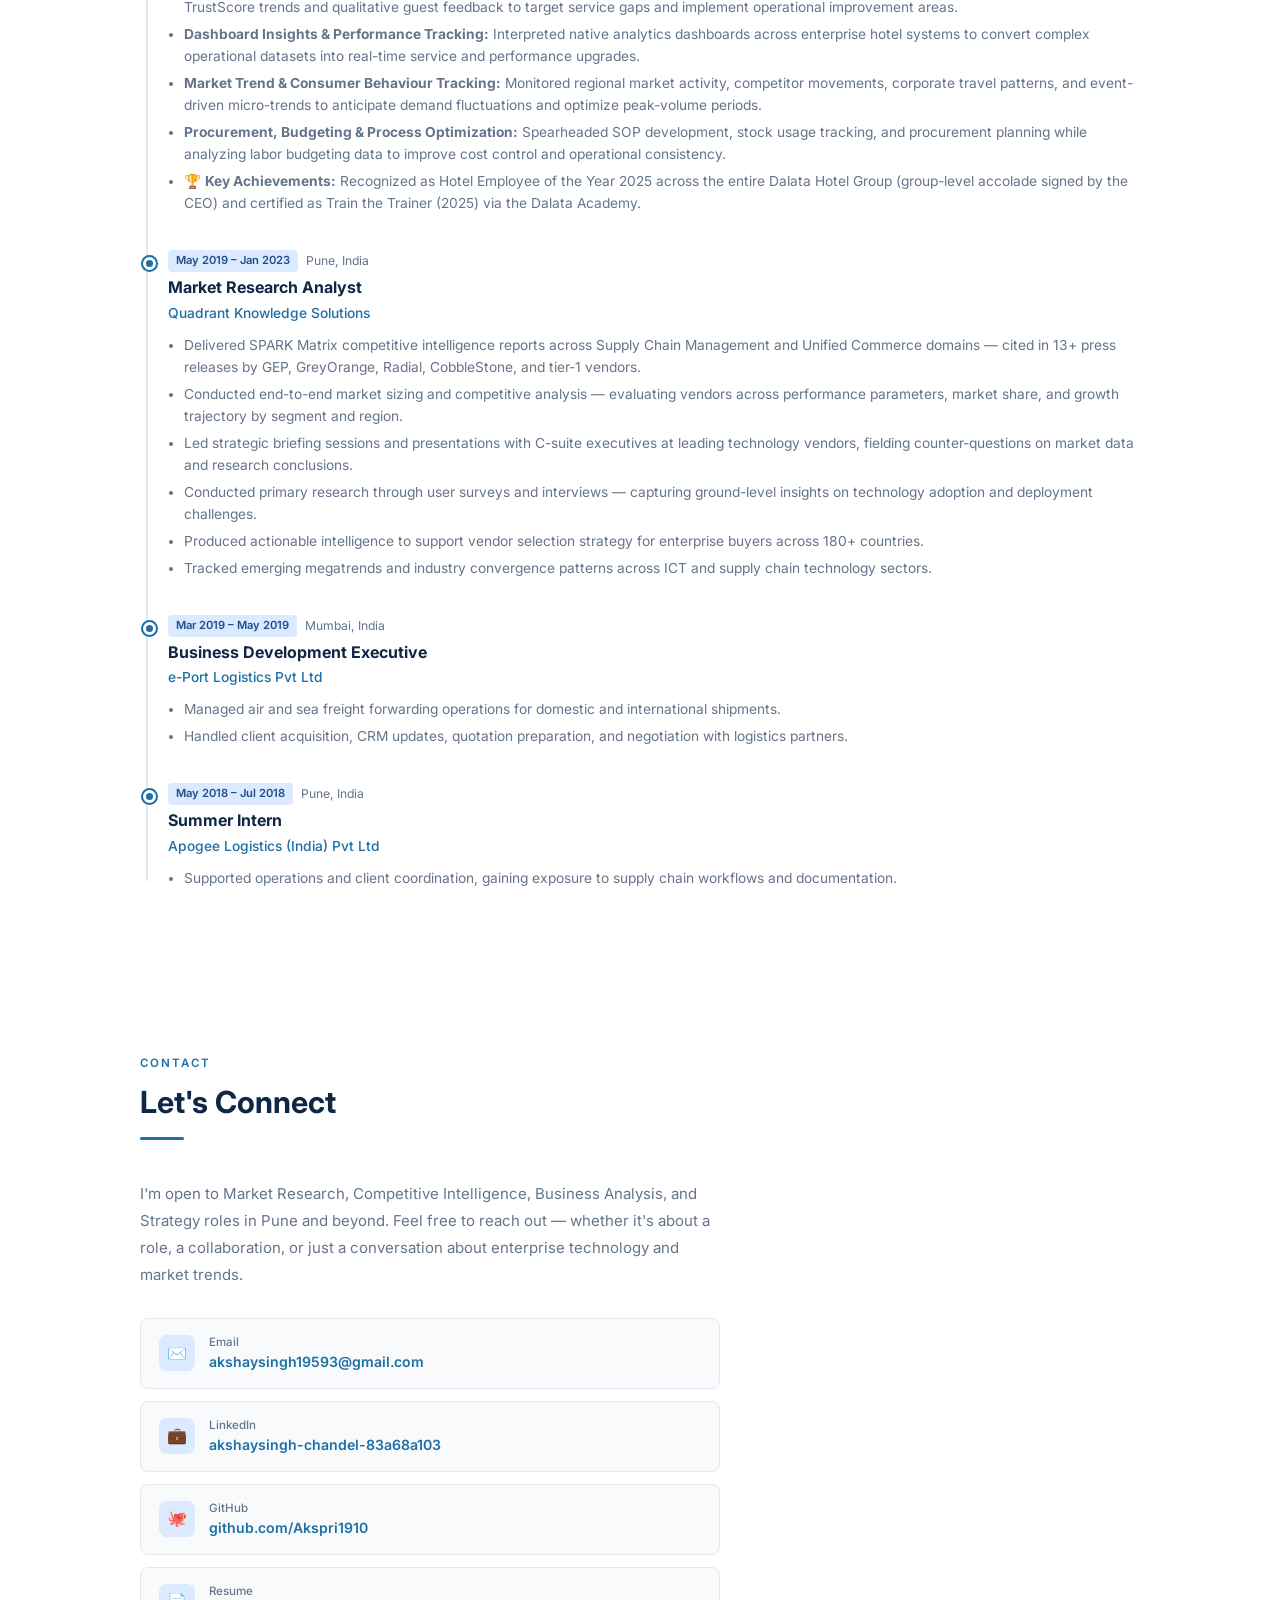
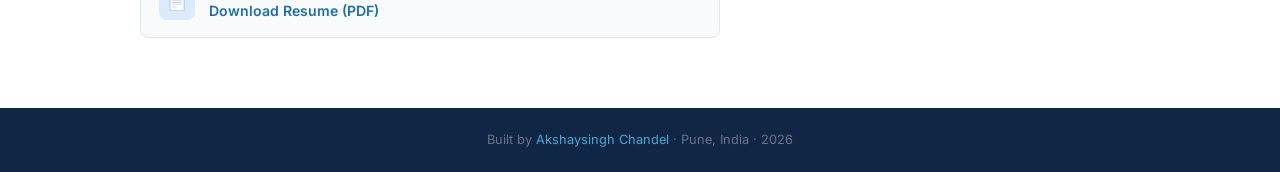
==== commit c6594ddc: "Move Education section before Publications - reorder portfolio sections" ====
--- a/index.html
+++ b/index.html
@@ -75,6 +75,12 @@
     .skills-block h3:first-child { margin-top: 0; }
     .tags { display: flex; flex-wrap: wrap; gap: 7px; }
     .tag { background: var(--tag-bg); color: var(--tag-txt); font-size: 0.78rem; font-weight: 500; padding: 4px 11px; border-radius: 20px; }
+    #education { background: var(--bg); }
+    .education-grid { display: grid; grid-template-columns: repeat(auto-fill, minmax(260px, 1fr)); gap: 16px; }
+    .edu-card { background: var(--surface); border: 1px solid var(--border); border-radius: var(--radius); padding: 18px 20px; }
+    .edu-card h3 { font-size: 0.95rem; font-weight: 700; color: var(--navy); margin-bottom: 4px; line-height: 1.4; }
+    .edu-card p { font-size: 0.82rem; color: var(--muted); }
+    .edu-card .year { font-size: 0.76rem; color: var(--accent); font-weight: 600; margin-top: 6px; }
     #publications { background: var(--bg); }
     .pub-grid { display: grid; grid-template-columns: repeat(auto-fill, minmax(290px, 1fr)); gap: 20px; }
     .pub-card { background: var(--surface); border: 1px solid var(--border); border-radius: var(--radius); padding: 22px 20px; box-shadow: var(--shadow); transition: transform 0.2s, box-shadow 0.2s; }
@@ -93,12 +99,12 @@
     .press-item-content .press-company { font-size: 0.72rem; font-weight: 700; color: var(--accent); text-transform: uppercase; letter-spacing: 0.5px; }
     .press-item-content .press-headline { font-size: 0.83rem; font-weight: 500; color: var(--text); line-height: 1.4; margin-top: 2px; }
     .press-item-content .press-wire { font-size: 0.72rem; color: var(--muted); margin-top: 3px; }
-    #experience { background: var(--bg); }
+    #experience { background: var(--surface); }
     .timeline { position: relative; padding-left: 28px; }
     .timeline::before { content: ''; position: absolute; left: 6px; top: 8px; bottom: 8px; width: 2px; background: var(--border); }
     .timeline-item { position: relative; margin-bottom: 36px; }
     .timeline-item:last-child { margin-bottom: 0; }
-    .timeline-dot { position: absolute; left: -25px; top: 7px; width: 13px; height: 13px; border-radius: 50%; background: var(--accent); border: 3px solid var(--bg); box-shadow: 0 0 0 2px var(--accent); }
+    .timeline-dot { position: absolute; left: -25px; top: 7px; width: 13px; height: 13px; border-radius: 50%; background: var(--accent); border: 3px solid var(--surface); box-shadow: 0 0 0 2px var(--accent); }
     .timeline-meta { font-size: 0.76rem; color: var(--muted); margin-bottom: 3px; display: flex; gap: 8px; align-items: center; flex-wrap: wrap; }
     .timeline-period { background: var(--tag-bg); color: var(--tag-txt); font-size: 0.7rem; font-weight: 600; padding: 2px 8px; border-radius: 4px; }
     .timeline-item h3 { font-size: 1rem; font-weight: 700; color: var(--navy); margin-bottom: 1px; }
@@ -106,12 +112,6 @@
     .timeline-item ul { padding-left: 16px; color: var(--muted); font-size: 0.86rem; }
     .timeline-item ul li { margin-bottom: 5px; line-height: 1.6; }
     .timeline-intro { color: var(--muted); font-size: 0.86rem; line-height: 1.7; margin-bottom: 8px; }
-    .edu-section-title { font-size: 1.1rem; font-weight: 700; color: var(--navy); margin-bottom: 16px; margin-top: 56px; padding-bottom: 10px; border-bottom: 2px solid var(--border); }
-    .education-grid { display: grid; grid-template-columns: repeat(auto-fill, minmax(260px, 1fr)); gap: 16px; }
-    .edu-card { background: var(--surface); border: 1px solid var(--border); border-radius: var(--radius); padding: 18px 20px; }
-    .edu-card h3 { font-size: 0.95rem; font-weight: 700; color: var(--navy); margin-bottom: 4px; line-height: 1.4; }
-    .edu-card p { font-size: 0.82rem; color: var(--muted); }
-    .edu-card .year { font-size: 0.76rem; color: var(--accent); font-weight: 600; margin-top: 6px; }
     #contact { background: var(--surface); }
     .contact-inner { max-width: 580px; }
     .contact-intro { color: var(--muted); margin-bottom: 30px; line-height: 1.8; }
@@ -135,6 +135,7 @@
   <div class="nav-logo">Akshaysingh<span>.</span>Chandel</div>
   <ul class="nav-links">
     <li><a href="#about">About</a></li>
+    <li><a href="#education">Education</a></li>
     <li><a href="#publications">Research</a></li>
     <li><a href="#experience">Experience</a></li>
     <li><a href="#contact">Contact</a></li>
@@ -207,6 +208,31 @@
           <span class="tag">Executive Presentation</span>
           <span class="tag">Counter-questioning</span>
         </div>
+      </div>
+    </div>
+  </div>
+</section>
+
+<section id="education">
+  <div class="container">
+    <p class="section-label">Education</p>
+    <h2 class="section-title">Academic Background</h2>
+    <div class="section-divider"></div>
+    <div class="education-grid">
+      <div class="edu-card">
+        <h3>MBA – International Marketing & Business Administration</h3>
+        <p>Bangor University, UK</p>
+        <p class="year">Jan 2023 – Jan 2024</p>
+      </div>
+      <div class="edu-card">
+        <h3>MBA – Operations Management & Supervision</h3>
+        <p>Vidyalankar Institute of Technology, Mumbai</p>
+        <p class="year">2017 – 2019</p>
+      </div>
+      <div class="edu-card">
+        <h3>BE – Computer Engineering</h3>
+        <p>AISSMS College of Engineering, Pune University</p>
+        <p class="year">2013 – 2015</p>
       </div>
     </div>
   </div>
@@ -455,24 +481,6 @@
         </ul>
       </div>
     </div>
-    <p class="edu-section-title">Education</p>
-    <div class="education-grid">
-      <div class="edu-card">
-        <h3>MBA – International Marketing & Business Administration</h3>
-        <p>Bangor University, UK</p>
-        <p class="year">Jan 2023 – Jan 2024</p>
-      </div>
-      <div class="edu-card">
-        <h3>MBA – Operations Management & Supervision</h3>
-        <p>Vidyalankar Institute of Technology, Mumbai</p>
-        <p class="year">2017 – 2019</p>
-      </div>
-      <div class="edu-card">
-        <h3>BE – Computer Engineering</h3>
-        <p>AISSMS College of Engineering, Pune University</p>
-        <p class="year">2013 – 2015</p>
-      </div>
-    </div>
   </div>
 </section>
 
